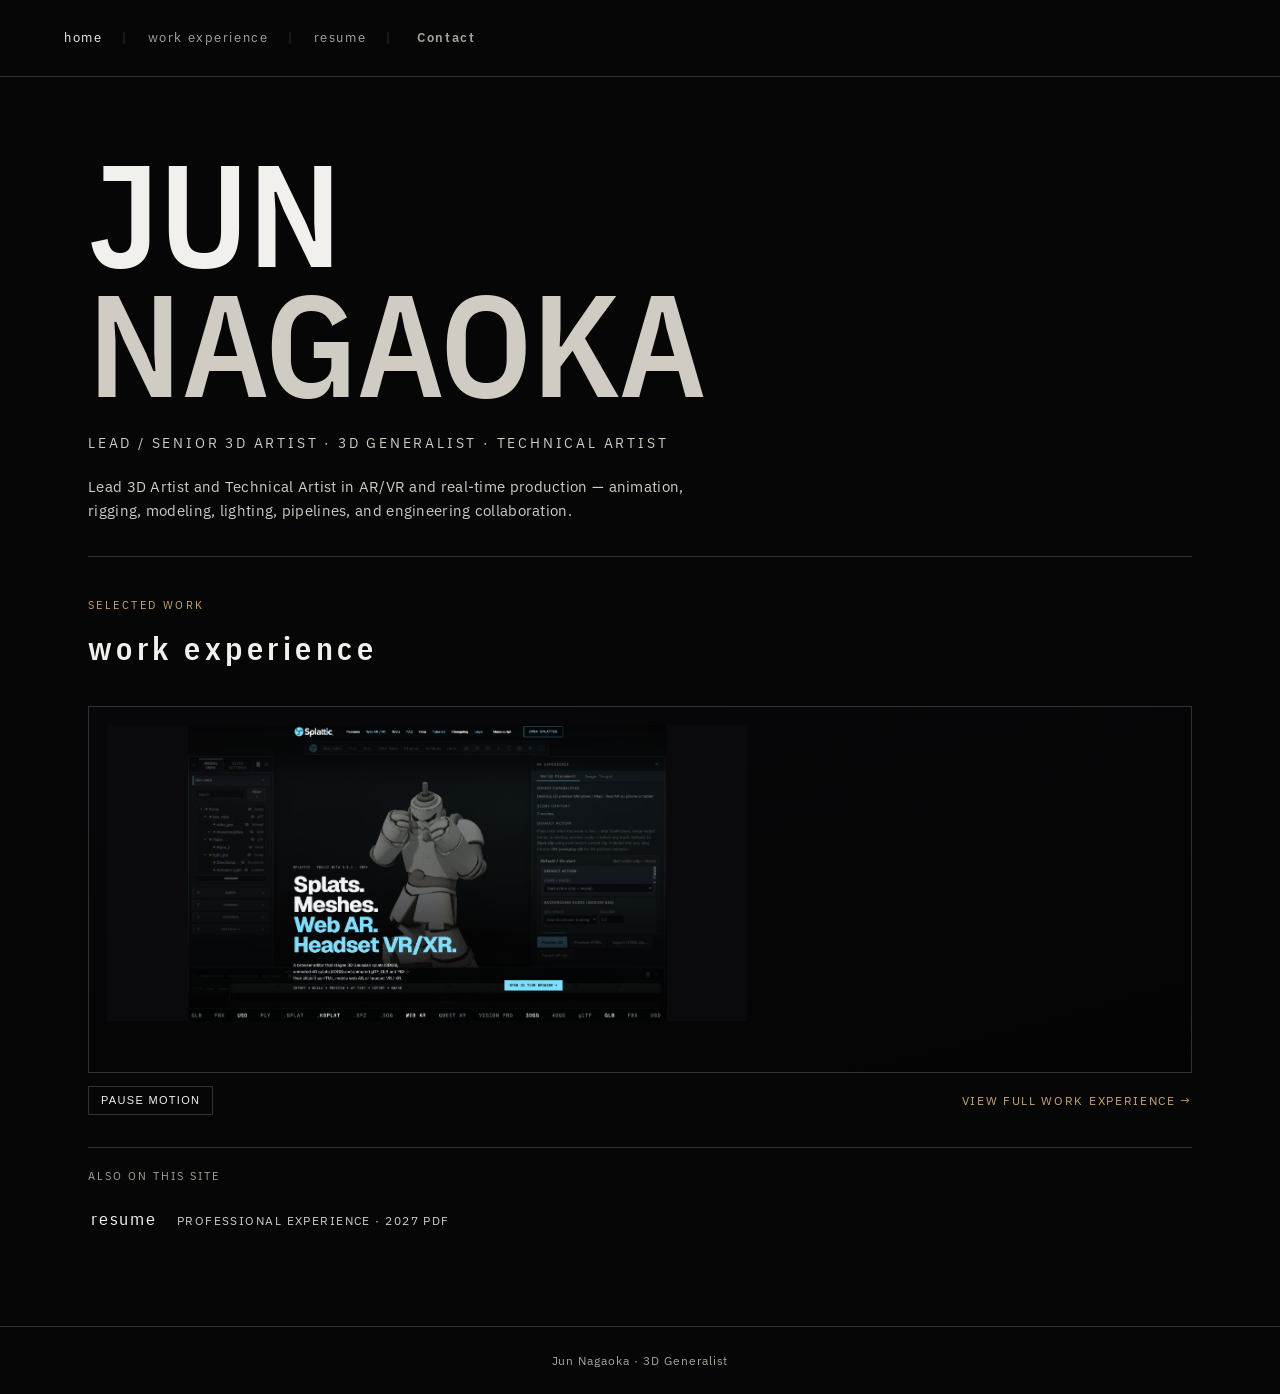
==== index.html @ 96f72e76 "Updates" ====
<!DOCTYPE html><html lang="en"><head><meta charset="UTF-8"><meta name="viewport" content="width=device-width, initial-scale=1"><meta name="description" content="Jun Nagaoka — Lead / Senior 3D Artist, AR/VR and real-time production."><link rel="icon" type="image/svg+xml" href="/favicon.svg"><link rel="preconnect" href="https://fonts.googleapis.com"><link rel="preconnect" href="https://fonts.gstatic.com" crossorigin><link href="https://fonts.googleapis.com/css2?family=IBM+Plex+Sans+Condensed:wght@500;600&family=IBM+Plex+Sans:wght@400;500&display=swap" rel="stylesheet"><title>Jun Nagaoka</title><link rel="stylesheet" href="/_astro/BaseLayout.CkQcJO3N.css"><link rel="stylesheet" href="/_astro/index.Cxqkl3-1.css"></head><body class="is-home"><div class="site-shell"><header class="site-header"><nav class="site-nav" aria-label="Primary"><a href="/" aria-current="page">Home</a><span class="sep" aria-hidden="true">|</span><a href="/work-experience/">work experience</a><span class="sep" aria-hidden="true">|</span><a href="/resume/">resume</a><span class="sep" aria-hidden="true">|</span><a class="site-nav-contact" href="mailto:oshigoto4jun@gmail.com">Contact</a></nav></header><main><section class="home-hero" data-parallax-root><h1 class="home-type"><span class="line-jun home-stagger" style="--stagger: 0">JUN</span><span class="line-nagaoka home-stagger" style="--stagger: 1">NAGAOKA</span></h1><p class="home-role home-stagger" style="--stagger: 2">Lead / Senior 3D Artist · 3D Generalist · Technical Artist</p><p class="home-summary home-stagger" style="--stagger: 3">Lead 3D Artist and Technical Artist in AR/VR and real-time production — animation, rigging, modeling, lighting, pipelines, and engineering collaboration.</p></section><section class="work-xp" aria-labelledby="work-xp-heading"><header class="work-xp-head reveal"><p class="work-xp-kicker">Selected work</p><h2 id="work-xp-heading" class="work-xp-title"><a href="/work-experience/">Work experience</a></h2></header><div class="work-xp-flip reveal" style="--reveal-delay: 80ms"><div class="home-slideshow" data-home-slideshow><div class="home-slideshow-stage" data-slideshow-stage><div class="home-slideshow-viewport"><div class="home-slideshow-stack"><div class="home-slideshow-art"><script>(function(){const resolvedItems = [{"projectId":"facebook-spaces","title":"Facebook Spaces","src":"/assets/wp-import/facebook_spaces.jpg","alt":"Facebook_spaces"},{"projectId":"google-next-opening-keynote-2017","title":"Google Next Opening Keynote 2017","src":"/assets/wp-import/gcn-2017.jpg","alt":"gcn-2017"},{"projectId":"google-play-music-panorama-festival-nyc-2016","title":"GOOGLE PLAY MUSIC: PANORAMA FESTIVAL, NYC 2016","src":"/assets/wp-import/googleplaymusicpanorama_c_formatted.jpg","alt":"GooglePlayMusicPanorama_c_formatted"},{"projectId":"water-is-life-hidden-dangers-vr-campaign","title":"WATER IS LIFE: “HIDDEN DANGERS” VR CAMPAIGN","src":"/assets/wp-import/water-is-life_b_v-2.jpg","alt":"Water-Is-Life_B_V-2"},{"projectId":"evil-eye-pictures-san-francisco","title":"Evil Eye Pictures, San Francisco","src":"/assets/wp-import/image1.jpeg","alt":"Google Spotlight Stories"},{"projectId":"evil-eye-pictures-san-francisco","title":"Evil Eye Pictures, San Francisco","src":"/assets/wp-import/image3.jpeg","alt":"Pearl still"},{"projectId":"evil-eye-pictures-san-francisco","title":"Evil Eye Pictures, San Francisco","src":"/assets/wp-import/image4.jpeg","alt":"On Ice still"},{"projectId":"mission-to-the-deep-exhibit","title":"Mission to the Deep exhibit","src":"/assets/wp-import/mba_color_2line.jpg","alt":"Print"},{"projectId":"mission-to-the-deep-exhibit","title":"Mission to the Deep exhibit","src":"/assets/wp-import/montereybayaquarium.jpg","alt":"MontereyBayAquarium.jpg"},{"projectId":"mission-to-the-deep-exhibit","title":"Mission to the Deep exhibit","src":"/assets/wp-import/missiontothedeep.jpg","alt":"MissionToTheDeep"},{"projectId":"marvel-mighty-heroes-mobile-game","title":"Marvel Mighty Heroes(Mobile Game)","src":"/assets/wp-import/marvelmightyheroes.jpg","alt":"MarvelMightyHeroes"},{"projectId":"blood-brothers-2-mobile-game","title":"Blood Brothers 2 (Mobile Game)","src":"/assets/wp-import/bloodbrothers2.jpg","alt":"BloodBrothers2"},{"projectId":"transformer-age-of-extinction-mobile-game","title":"Transformer: Age of Extinction (Mobile Game)","src":"/assets/wp-import/image2.jpeg","alt":"image"},{"projectId":"floathybrid-entertainment-sf","title":"Floathybrid entertainment, SF","src":"/assets/wp-import/squishbot_char012.png","alt":"Squishbot_char01"},{"projectId":"floathybrid-entertainment-sf","title":"Floathybrid entertainment, SF","src":"/assets/wp-import/flux04.jpg","alt":"flux04.jpg"},{"projectId":"floathybrid-entertainment-sf","title":"Floathybrid entertainment, SF","src":"/assets/wp-import/flux03.jpg","alt":"flux03.jpg"},{"projectId":"floathybrid-entertainment-sf","title":"Floathybrid entertainment, SF","src":"/assets/wp-import/flux01.jpg","alt":"flux01.jpg"},{"projectId":"floathybrid-entertainment-sf","title":"Floathybrid entertainment, SF","src":"/assets/wp-import/flux09.jpg","alt":"flux09.jpg"},{"projectId":"floathybrid-entertainment-sf","title":"Floathybrid entertainment, SF","src":"/assets/wp-import/flux10.jpg","alt":"flux10.jpg"},{"projectId":"floathybrid-entertainment-sf","title":"Floathybrid entertainment, SF","src":"/assets/wp-import/flux08.jpg","alt":"flux08.jpg"},{"projectId":"floathybrid-entertainment-sf","title":"Floathybrid entertainment, SF","src":"/assets/wp-import/flux07.jpg","alt":"flux07.jpg"},{"projectId":"floathybrid-entertainment-sf","title":"Floathybrid entertainment, SF","src":"/assets/wp-import/flux06.jpg","alt":"flux06.jpg"},{"projectId":"prototype-ar-car-chase-app","title":"Prototype AR car chase APP","src":"/assets/wp-import/ar_previs_set.jpg","alt":"AR_Previs_Set"},{"projectId":"prototype-ar-car-chase-app","title":"Prototype AR car chase APP","src":"/assets/wp-import/ar_carchase01.jpg","alt":"AR_CarChase01"},{"projectId":"character-animation-for-escape-plan-ps-vita","title":"Character animation for Escape Plan, PS Vita","src":"/assets/wp-import/escapeplan.jpg","alt":"EscapePlan"},{"projectId":"character-animation-for-escape-plan-ps-vita","title":"Character animation for Escape Plan, PS Vita","src":"/assets/wp-import/lil_deform_shapes.jpg","alt":"Lil_deform_shapes"},{"projectId":"insight-digital-emeryville","title":"Insight digital, Emeryville","src":"/assets/wp-import/maya-skies-medium.jpg","alt":"maya-skies-medium"},{"projectId":"insight-digital-emeryville","title":"Insight digital, Emeryville","src":"/assets/wp-import/osario_top_render03.jpg","alt":"osario_top_render03.jpg"},{"projectId":"insight-digital-emeryville","title":"Insight digital, Emeryville","src":"/assets/wp-import/pok_recon_clr.jpg","alt":"pok_recon_clr.jpg"},{"projectId":"insight-digital-emeryville","title":"Insight digital, Emeryville","src":"/assets/wp-import/osr_s_struc_current.jpg","alt":"osr_s_struc_current.jpg"},{"projectId":"insight-digital-emeryville","title":"Insight digital, Emeryville","src":"/assets/wp-import/osr_testrender11.jpg","alt":"osr_testrender11.jpg"},{"projectId":"insight-digital-emeryville","title":"Insight digital, Emeryville","src":"/assets/wp-import/ballcourt_freeze.jpg","alt":"ballcourt_freeze.jpg"},{"projectId":"insight-digital-emeryville","title":"Insight digital, Emeryville","src":"/assets/wp-import/osario_test01.jpg","alt":"osario_test01.jpg"},{"projectId":"insight-digital-emeryville","title":"Insight digital, Emeryville","src":"/assets/wp-import/balankanche-cave.jpg","alt":"balankanche-cave.jpg"},{"projectId":"insight-digital-emeryville","title":"Insight digital, Emeryville","src":"/assets/wp-import/chac_turntable_001.jpg","alt":"chac_turntable_001.jpg"},{"projectId":"insight-digital-emeryville","title":"Insight digital, Emeryville","src":"/assets/wp-import/earth_rendertest.jpg","alt":"earth_rendertest.jpg"},{"projectId":"insight-digital-emeryville","title":"Insight digital, Emeryville","src":"/assets/wp-import/gebelsilsilah_02.jpg","alt":"gebelsilsilah_02.jpg"},{"projectId":"insight-digital-emeryville","title":"Insight digital, Emeryville","src":"/assets/wp-import/gebelsilsilah_03.jpg","alt":"gebelsilsilah_03.jpg"},{"projectId":"insight-digital-emeryville","title":"Insight digital, Emeryville","src":"/assets/wp-import/unfinished_obelisk_04.jpg","alt":"unfinished_obelisk_04.jpg"},{"projectId":"insight-digital-emeryville","title":"Insight digital, Emeryville","src":"/assets/wp-import/unfinished_obelisk_02.jpg","alt":"unfinished_obelisk_02.jpg"},{"projectId":"usf-portal-reconstruction","title":"USF Portal reconstruction","src":"/assets/wp-import/usf_portal.jpg","alt":"usf_portal.jpg"},{"projectId":"usf-portal-reconstruction","title":"USF Portal reconstruction","src":"/assets/wp-import/usf3.jpg","alt":"usf3.jpg"},{"projectId":"usf-portal-reconstruction","title":"USF Portal reconstruction","src":"/assets/wp-import/usf2.jpg","alt":"usf2.jpg"},{"projectId":"usf-portal-reconstruction","title":"USF Portal reconstruction","src":"/assets/wp-import/ovila_church_portal_at_usf.jpg","alt":"ovila_church_portal_at_usf.jpg"},{"projectId":"preproduction-of-the-opening-ceremony-projection","title":"Preproduction of the opening ceremony(Projection animation on the new building)","src":"/assets/wp-import/trinidad-and-tobago-national-academy-for-the-performing-arts_01.jpg","alt":"trinidad-and-tobago-national-academy-for-the-performing-arts_01.jpg"},{"projectId":"preproduction-of-the-opening-ceremony-projection","title":"Preproduction of the opening ceremony(Projection animation on the new building)","src":"/assets/wp-import/trinidad-and-tobago-national-academy-for-the-performing-arts_05.jpg","alt":"trinidad-and-tobago-national-academy-for-the-performing-arts_05.jpg"},{"projectId":"preproduction-of-the-opening-ceremony-projection","title":"Preproduction of the opening ceremony(Projection animation on the new building)","src":"/assets/wp-import/trinidad-and-tobago-national-academy-for-the-performing-arts_04.jpg","alt":"trinidad-and-tobago-national-academy-for-the-performing-arts_04.jpg"},{"projectId":"preproduction-of-the-opening-ceremony-projection","title":"Preproduction of the opening ceremony(Projection animation on the new building)","src":"/assets/wp-import/trinidad-and-tobago-national-academy-for-the-performing-arts_03.jpg","alt":"trinidad-and-tobago-national-academy-for-the-performing-arts_03.jpg"},{"projectId":"black-point-studios-san-francisco","title":"Black Point Studios, San Francisco","src":"/assets/wp-import/the-bourne-conspiracy.jpg","alt":"the-bourne-conspiracy"},{"projectId":"black-point-studios-san-francisco","title":"Black Point Studios, San Francisco","src":"/assets/wp-import/blacksite-area-51-ps3.jpg","alt":"blacksite-area-51-ps3"},{"projectId":"black-point-studios-san-francisco","title":"Black Point Studios, San Francisco","src":"/assets/wp-import/wwe_smackdown2007.jpg","alt":"WWE_SmackDown2007"},{"projectId":"black-point-studios-san-francisco","title":"Black Point Studios, San Francisco","src":"/assets/wp-import/gods-and-heroes-rome-rising.jpg","alt":"gods-and-heroes-rome-rising"},{"projectId":"black-point-studios-san-francisco","title":"Black Point Studios, San Francisco","src":"/assets/wp-import/ironman_cinematic.jpg","alt":"ironman_cinematic"},{"projectId":"black-point-studios-san-francisco","title":"Black Point Studios, San Francisco","src":"/assets/wp-import/stranglehold.jpg","alt":"Stranglehold"},{"projectId":"black-point-studios-san-francisco","title":"Black Point Studios, San Francisco","src":"/assets/wp-import/from_russia_with_love_007.jpg","alt":"From_Russia_With_Love_007"},{"projectId":"black-point-studios-san-francisco","title":"Black Point Studios, San Francisco","src":"/assets/wp-import/eragon-playstation.jpg","alt":"eragon-playstation"},{"projectId":"mondo-media-studio","title":"James Bond 007: Everything or Nothing","src":"/assets/wp-import/ageofempires3.jpg","alt":"AgeOfEmpires3"},{"projectId":"mondo-media-studio","title":"James Bond 007: Everything or Nothing","src":"/assets/wp-import/jamesbond_everythingornothing.jpg","alt":"JamesBond_everythingOrNothing"},{"projectId":"work-intro-tactic-studio-featured","title":"Tactic Studio","src":"/assets/work-intro/tactic-studio-featured.png","alt":"Tactic Studio featured"},{"projectId":"work-intro-splattic-featured","title":"Splattic","src":"/assets/work-intro/splattic-featured.png","alt":"Splattic featured"}];

                (function () {
                  var n = resolvedItems.length;
                  var idx = Math.floor(Math.random() * n);
                  var item = resolvedItems[idx];
                  var root = document.currentScript && document.currentScript.closest('[data-home-slideshow]');
                  if (root) {
                    root.dataset.slideshowStartIdx = String(idx);
                    root.dataset.currentProject = item.projectId;
                  }
                  var esc = function (s) {
                    return String(s)
                      .replace(/&/g, '&amp;')
                      .replace(/"/g, '&quot;')
                      .replace(/</g, '&lt;');
                  };
                  document.write(
                    '<img data-slideshow-img src="' +
                      esc(item.src) +
                      '" alt="" decoding="async" width="640" height="400" />',
                  );
                })();
              })();</script></div></div></div><div class="home-slideshow-title-band" aria-hidden="true"></div></div><div class="home-slideshow-ui"><div class="home-slideshow-controls"><button type="button" class="home-slideshow-pause" data-slideshow-pause aria-pressed="false">Pause motion</button></div><a class="home-slideshow-all" href="/work-experience/">View full work experience<span aria-hidden="true"> →</span></a></div></div><script>(function(){const slideshowItems = [{"projectId":"facebook-spaces","title":"Facebook Spaces","src":"/assets/wp-import/facebook_spaces.jpg","alt":"Facebook_spaces"},{"projectId":"google-next-opening-keynote-2017","title":"Google Next Opening Keynote 2017","src":"/assets/wp-import/gcn-2017.jpg","alt":"gcn-2017"},{"projectId":"google-play-music-panorama-festival-nyc-2016","title":"GOOGLE PLAY MUSIC: PANORAMA FESTIVAL, NYC 2016","src":"/assets/wp-import/googleplaymusicpanorama_c_formatted.jpg","alt":"GooglePlayMusicPanorama_c_formatted"},{"projectId":"water-is-life-hidden-dangers-vr-campaign","title":"WATER IS LIFE: “HIDDEN DANGERS” VR CAMPAIGN","src":"/assets/wp-import/water-is-life_b_v-2.jpg","alt":"Water-Is-Life_B_V-2"},{"projectId":"evil-eye-pictures-san-francisco","title":"Evil Eye Pictures, San Francisco","src":"/assets/wp-import/image1.jpeg","alt":"Google Spotlight Stories"},{"projectId":"evil-eye-pictures-san-francisco","title":"Evil Eye Pictures, San Francisco","src":"/assets/wp-import/image3.jpeg","alt":"Pearl still"},{"projectId":"evil-eye-pictures-san-francisco","title":"Evil Eye Pictures, San Francisco","src":"/assets/wp-import/image4.jpeg","alt":"On Ice still"},{"projectId":"mission-to-the-deep-exhibit","title":"Mission to the Deep exhibit","src":"/assets/wp-import/mba_color_2line.jpg","alt":"Print"},{"projectId":"mission-to-the-deep-exhibit","title":"Mission to the Deep exhibit","src":"/assets/wp-import/montereybayaquarium.jpg","alt":"MontereyBayAquarium.jpg"},{"projectId":"mission-to-the-deep-exhibit","title":"Mission to the Deep exhibit","src":"/assets/wp-import/missiontothedeep.jpg","alt":"MissionToTheDeep"},{"projectId":"marvel-mighty-heroes-mobile-game","title":"Marvel Mighty Heroes(Mobile Game)","src":"/assets/wp-import/marvelmightyheroes.jpg","alt":"MarvelMightyHeroes"},{"projectId":"blood-brothers-2-mobile-game","title":"Blood Brothers 2 (Mobile Game)","src":"/assets/wp-import/bloodbrothers2.jpg","alt":"BloodBrothers2"},{"projectId":"transformer-age-of-extinction-mobile-game","title":"Transformer: Age of Extinction (Mobile Game)","src":"/assets/wp-import/image2.jpeg","alt":"image"},{"projectId":"floathybrid-entertainment-sf","title":"Floathybrid entertainment, SF","src":"/assets/wp-import/squishbot_char012.png","alt":"Squishbot_char01"},{"projectId":"floathybrid-entertainment-sf","title":"Floathybrid entertainment, SF","src":"/assets/wp-import/flux04.jpg","alt":"flux04.jpg"},{"projectId":"floathybrid-entertainment-sf","title":"Floathybrid entertainment, SF","src":"/assets/wp-import/flux03.jpg","alt":"flux03.jpg"},{"projectId":"floathybrid-entertainment-sf","title":"Floathybrid entertainment, SF","src":"/assets/wp-import/flux01.jpg","alt":"flux01.jpg"},{"projectId":"floathybrid-entertainment-sf","title":"Floathybrid entertainment, SF","src":"/assets/wp-import/flux09.jpg","alt":"flux09.jpg"},{"projectId":"floathybrid-entertainment-sf","title":"Floathybrid entertainment, SF","src":"/assets/wp-import/flux10.jpg","alt":"flux10.jpg"},{"projectId":"floathybrid-entertainment-sf","title":"Floathybrid entertainment, SF","src":"/assets/wp-import/flux08.jpg","alt":"flux08.jpg"},{"projectId":"floathybrid-entertainment-sf","title":"Floathybrid entertainment, SF","src":"/assets/wp-import/flux07.jpg","alt":"flux07.jpg"},{"projectId":"floathybrid-entertainment-sf","title":"Floathybrid entertainment, SF","src":"/assets/wp-import/flux06.jpg","alt":"flux06.jpg"},{"projectId":"prototype-ar-car-chase-app","title":"Prototype AR car chase APP","src":"/assets/wp-import/ar_previs_set.jpg","alt":"AR_Previs_Set"},{"projectId":"prototype-ar-car-chase-app","title":"Prototype AR car chase APP","src":"/assets/wp-import/ar_carchase01.jpg","alt":"AR_CarChase01"},{"projectId":"character-animation-for-escape-plan-ps-vita","title":"Character animation for Escape Plan, PS Vita","src":"/assets/wp-import/escapeplan.jpg","alt":"EscapePlan"},{"projectId":"character-animation-for-escape-plan-ps-vita","title":"Character animation for Escape Plan, PS Vita","src":"/assets/wp-import/lil_deform_shapes.jpg","alt":"Lil_deform_shapes"},{"projectId":"insight-digital-emeryville","title":"Insight digital, Emeryville","src":"/assets/wp-import/maya-skies-medium.jpg","alt":"maya-skies-medium"},{"projectId":"insight-digital-emeryville","title":"Insight digital, Emeryville","src":"/assets/wp-import/osario_top_render03.jpg","alt":"osario_top_render03.jpg"},{"projectId":"insight-digital-emeryville","title":"Insight digital, Emeryville","src":"/assets/wp-import/pok_recon_clr.jpg","alt":"pok_recon_clr.jpg"},{"projectId":"insight-digital-emeryville","title":"Insight digital, Emeryville","src":"/assets/wp-import/osr_s_struc_current.jpg","alt":"osr_s_struc_current.jpg"},{"projectId":"insight-digital-emeryville","title":"Insight digital, Emeryville","src":"/assets/wp-import/osr_testrender11.jpg","alt":"osr_testrender11.jpg"},{"projectId":"insight-digital-emeryville","title":"Insight digital, Emeryville","src":"/assets/wp-import/ballcourt_freeze.jpg","alt":"ballcourt_freeze.jpg"},{"projectId":"insight-digital-emeryville","title":"Insight digital, Emeryville","src":"/assets/wp-import/osario_test01.jpg","alt":"osario_test01.jpg"},{"projectId":"insight-digital-emeryville","title":"Insight digital, Emeryville","src":"/assets/wp-import/balankanche-cave.jpg","alt":"balankanche-cave.jpg"},{"projectId":"insight-digital-emeryville","title":"Insight digital, Emeryville","src":"/assets/wp-import/chac_turntable_001.jpg","alt":"chac_turntable_001.jpg"},{"projectId":"insight-digital-emeryville","title":"Insight digital, Emeryville","src":"/assets/wp-import/earth_rendertest.jpg","alt":"earth_rendertest.jpg"},{"projectId":"insight-digital-emeryville","title":"Insight digital, Emeryville","src":"/assets/wp-import/gebelsilsilah_02.jpg","alt":"gebelsilsilah_02.jpg"},{"projectId":"insight-digital-emeryville","title":"Insight digital, Emeryville","src":"/assets/wp-import/gebelsilsilah_03.jpg","alt":"gebelsilsilah_03.jpg"},{"projectId":"insight-digital-emeryville","title":"Insight digital, Emeryville","src":"/assets/wp-import/unfinished_obelisk_04.jpg","alt":"unfinished_obelisk_04.jpg"},{"projectId":"insight-digital-emeryville","title":"Insight digital, Emeryville","src":"/assets/wp-import/unfinished_obelisk_02.jpg","alt":"unfinished_obelisk_02.jpg"},{"projectId":"usf-portal-reconstruction","title":"USF Portal reconstruction","src":"/assets/wp-import/usf_portal.jpg","alt":"usf_portal.jpg"},{"projectId":"usf-portal-reconstruction","title":"USF Portal reconstruction","src":"/assets/wp-import/usf3.jpg","alt":"usf3.jpg"},{"projectId":"usf-portal-reconstruction","title":"USF Portal reconstruction","src":"/assets/wp-import/usf2.jpg","alt":"usf2.jpg"},{"projectId":"usf-portal-reconstruction","title":"USF Portal reconstruction","src":"/assets/wp-import/ovila_church_portal_at_usf.jpg","alt":"ovila_church_portal_at_usf.jpg"},{"projectId":"preproduction-of-the-opening-ceremony-projection","title":"Preproduction of the opening ceremony(Projection animation on the new building)","src":"/assets/wp-import/trinidad-and-tobago-national-academy-for-the-performing-arts_01.jpg","alt":"trinidad-and-tobago-national-academy-for-the-performing-arts_01.jpg"},{"projectId":"preproduction-of-the-opening-ceremony-projection","title":"Preproduction of the opening ceremony(Projection animation on the new building)","src":"/assets/wp-import/trinidad-and-tobago-national-academy-for-the-performing-arts_05.jpg","alt":"trinidad-and-tobago-national-academy-for-the-performing-arts_05.jpg"},{"projectId":"preproduction-of-the-opening-ceremony-projection","title":"Preproduction of the opening ceremony(Projection animation on the new building)","src":"/assets/wp-import/trinidad-and-tobago-national-academy-for-the-performing-arts_04.jpg","alt":"trinidad-and-tobago-national-academy-for-the-performing-arts_04.jpg"},{"projectId":"preproduction-of-the-opening-ceremony-projection","title":"Preproduction of the opening ceremony(Projection animation on the new building)","src":"/assets/wp-import/trinidad-and-tobago-national-academy-for-the-performing-arts_03.jpg","alt":"trinidad-and-tobago-national-academy-for-the-performing-arts_03.jpg"},{"projectId":"black-point-studios-san-francisco","title":"Black Point Studios, San Francisco","src":"/assets/wp-import/the-bourne-conspiracy.jpg","alt":"the-bourne-conspiracy"},{"projectId":"black-point-studios-san-francisco","title":"Black Point Studios, San Francisco","src":"/assets/wp-import/blacksite-area-51-ps3.jpg","alt":"blacksite-area-51-ps3"},{"projectId":"black-point-studios-san-francisco","title":"Black Point Studios, San Francisco","src":"/assets/wp-import/wwe_smackdown2007.jpg","alt":"WWE_SmackDown2007"},{"projectId":"black-point-studios-san-francisco","title":"Black Point Studios, San Francisco","src":"/assets/wp-import/gods-and-heroes-rome-rising.jpg","alt":"gods-and-heroes-rome-rising"},{"projectId":"black-point-studios-san-francisco","title":"Black Point Studios, San Francisco","src":"/assets/wp-import/ironman_cinematic.jpg","alt":"ironman_cinematic"},{"projectId":"black-point-studios-san-francisco","title":"Black Point Studios, San Francisco","src":"/assets/wp-import/stranglehold.jpg","alt":"Stranglehold"},{"projectId":"black-point-studios-san-francisco","title":"Black Point Studios, San Francisco","src":"/assets/wp-import/from_russia_with_love_007.jpg","alt":"From_Russia_With_Love_007"},{"projectId":"black-point-studios-san-francisco","title":"Black Point Studios, San Francisco","src":"/assets/wp-import/eragon-playstation.jpg","alt":"eragon-playstation"},{"projectId":"mondo-media-studio","title":"James Bond 007: Everything or Nothing","src":"/assets/wp-import/ageofempires3.jpg","alt":"AgeOfEmpires3"},{"projectId":"mondo-media-studio","title":"James Bond 007: Everything or Nothing","src":"/assets/wp-import/jamesbond_everythingornothing.jpg","alt":"JamesBond_everythingOrNothing"},{"projectId":"work-intro-tactic-studio-featured","title":"Tactic Studio","src":"/assets/work-intro/tactic-studio-featured.png","alt":"Tactic Studio featured"},{"projectId":"work-intro-splattic-featured","title":"Splattic","src":"/assets/work-intro/splattic-featured.png","alt":"Splattic featured"}];

  (function () {
    var root = document.querySelector('[data-home-slideshow]');
    var stage = document.querySelector('[data-slideshow-stage]');
    var img = document.querySelector('[data-slideshow-img]');
    var pauseBtn = document.querySelector('[data-slideshow-pause]');
    if (!root || !stage || !img || !slideshowItems.length) return;

    var INTERVAL_MS = 1000;
    var reduced = window.matchMedia('(prefers-reduced-motion: reduce)').matches;
    var paused = false;
    var timer = 0;
    var tickStarts = [];
    var idx = parseInt(root.dataset.slideshowStartIdx || '0', 10);
    if (!Number.isFinite(idx) || idx < 0) idx = 0;
    idx = idx % slideshowItems.length;

    root.dataset.slideshowIntervalMs = String(INTERVAL_MS);
    root.dataset.slideshowCount = String(slideshowItems.length);

    function preloadAll(done) {
      var pending = slideshowItems.length;
      if (!pending) {
        done();
        return;
      }
      slideshowItems.forEach(function (item) {
        var im = new Image();
        im.decoding = 'async';
        im.onload = im.onerror = function () {
          pending -= 1;
          if (pending <= 0) done();
        };
        im.src = item.src;
      });
    }

    function recordTick() {
      var t = performance.now();
      tickStarts.push(t);
      if (tickStarts.length > 24) tickStarts.shift();
      root.dataset.lastTickStart = String(t);
    }

    function showAtIndex(i) {
      var item = slideshowItems[i % slideshowItems.length];
      if (!item) return;
      recordTick();
      img.src = item.src;
      root.dataset.currentProject = item.projectId;
    }

    function advance() {
      if (paused || reduced) return;
      idx = (idx + 1) % slideshowItems.length;
      showAtIndex(idx);
    }

    function startTimer() {
      window.clearInterval(timer);
      if (reduced || paused) return;
      timer = window.setInterval(advance, INTERVAL_MS);
    }

    function stopTimer() {
      window.clearInterval(timer);
      timer = 0;
    }

    if (reduced) {
      root.classList.add('home-slideshow--reduced');
      pauseBtn.hidden = true;
      recordTick();
      return;
    }

    pauseBtn.addEventListener('click', function () {
      paused = !paused;
      pauseBtn.setAttribute('aria-pressed', paused ? 'true' : 'false');
      pauseBtn.textContent = paused ? 'Resume motion' : 'Pause motion';
      root.classList.toggle('home-slideshow--paused', paused);
      if (paused) stopTimer();
      else startTimer();
    });

    preloadAll(function () {
      recordTick();
      startTimer();
    });

    root.getSlideshowTickStarts = function () {
      return tickStarts.slice();
    };
  })();
})();</script></div><aside class="resume-tease reveal" style="--reveal-delay: 200ms"><p class="resume-tease-label">Also on this site</p><a class="resume-tease-link" href="/resume/"><span class="resume-tease-title">resume</span><span class="resume-tease-hint">Professional experience · 2027 PDF</span></a></aside></section><!-- Scroll reveals and optional hero parallax; respects prefers-reduced-motion. --><script>
  (function () {
    var reduced = window.matchMedia('(prefers-reduced-motion: reduce)').matches;

    var reveals = document.querySelectorAll('.reveal');
    if (reduced) {
      reveals.forEach(function (el) {
        el.classList.add('is-visible');
      });
      return;
    }

    var observer = new IntersectionObserver(
      function (entries) {
        entries.forEach(function (entry) {
          if (!entry.isIntersecting) return;
          entry.target.classList.add('is-visible');
          observer.unobserve(entry.target);
        });
      },
      { threshold: 0.14, rootMargin: '0px 0px -6% 0px' },
    );
    reveals.forEach(function (el) {
      observer.observe(el);
    });

    var root = document.querySelector('[data-parallax-root]');
    if (!root) return;

    var lines = root.querySelectorAll('.home-type span');
    var ticking = false;

    function onScroll() {
      if (ticking) return;
      ticking = true;
      requestAnimationFrame(function () {
        var y = window.scrollY;
        var shift = Math.min(y * 0.04, 24);
        lines.forEach(function (line, i) {
          line.style.transform = 'translateY(' + (shift * (i === 0 ? 1 : 0.65)) + 'px)';
        });
        ticking = false;
      });
    }

    window.addEventListener('scroll', onScroll, { passive: true });
    onScroll();
  })();
</script></main><footer class="site-footer">Jun Nagaoka · 3D Generalist</footer></div></body></html>
---- _astro/BaseLayout.CkQcJO3N.css ----
:root{--bg:#060607;--bg-elevated:#101116;--text:#f2f0ec;--text-secondary:#d0ccc4;--text-muted:#a8a39a;--border:#2f3036;--border-strong:#45474f;--accent:#c9a66b;--accent-dim:#8f7350;--font-sans:"IBM Plex Sans", system-ui, sans-serif;--font-display:"IBM Plex Sans Condensed", "IBM Plex Sans", system-ui, sans-serif;--site-header-offset:4.5rem}*,:before,:after{box-sizing:border-box}html{scroll-behavior:auto;scroll-padding-top:var(--site-header-offset)}body{min-height:100vh;font-family:var(--font-sans);color:var(--text);background:var(--bg);-webkit-font-smoothing:antialiased;margin:0;font-size:16px;line-height:1.6}a{color:var(--accent);text-decoration:none}a:hover{text-decoration:underline}img{max-width:100%;height:auto}.site-shell{flex-direction:column;min-height:100vh;display:flex}.site-header{z-index:90;border-bottom:1px solid var(--border);background-color:var(--bg);padding:1rem 1.5rem;position:sticky;top:0}.site-nav{letter-spacing:.12em;text-transform:lowercase;flex-wrap:wrap;align-items:center;gap:.5rem 1.25rem;max-width:72rem;margin:0 auto;font-size:.8125rem;display:flex}.site-nav a{color:var(--text-muted);text-decoration:none}.site-nav a:hover,.site-nav a[aria-current=page]{color:var(--text);text-decoration:none}.site-nav .sep{color:var(--border);user-select:none}.site-nav a.site-nav-contact{text-transform:none;align-items:center;min-height:2.75rem;margin-inline-start:.15rem;padding-block:.25rem;padding-inline:.2rem;font-weight:600;display:inline-flex}main{flex:1;width:100%;max-width:72rem;margin:0 auto;padding:2rem 1.5rem 4rem}.site-footer{border-top:1px solid var(--border);color:var(--text-muted);text-align:center;letter-spacing:.08em;padding:1.5rem;font-size:.75rem}.wip-hero{flex-direction:column;justify-content:center;min-height:60vh;padding:4rem 0 6rem;display:flex}.wip-status{font-family:var(--font-display);letter-spacing:.18em;text-transform:uppercase;color:var(--accent);margin:2rem 0 0;font-size:clamp(1.125rem,4vw,1.5rem);font-weight:500}.wip-status .wip-sep{color:var(--text-muted);margin:0 .35em;font-weight:400}.wip-note{max-width:28rem;color:var(--text-muted);letter-spacing:.04em;margin:1.25rem 0 0;font-size:.875rem;line-height:1.7}.home-type{font-family:var(--font-display);letter-spacing:-.02em;margin:0;font-weight:600;line-height:.9}.home-type .line-jun{color:var(--text);font-size:clamp(3.5rem,14vw,9rem);display:block}.home-type .line-nagaoka{color:var(--text-secondary);font-size:clamp(3.5rem,14vw,9rem);display:block}.home-role{letter-spacing:.2em;text-transform:uppercase;color:var(--text-secondary);margin:1.5rem 0 0;font-size:.875rem}.page-title{font-family:var(--font-display);letter-spacing:.2em;text-transform:lowercase;border-left:3px solid var(--accent);margin:0 0 2rem;padding-left:1rem;font-size:1.75rem;font-weight:600}.wp-content{font-size:.9375rem}.wp-content h1,.wp-content h2,.wp-content h3,.wp-content h4,.wp-content h5{font-family:var(--font-display);letter-spacing:.08em;color:var(--text);margin:2.5rem 0 1rem;font-weight:600}.wp-content h3{border-bottom:1px solid var(--border);padding-bottom:.5rem;font-size:1.125rem}.wp-content h4{color:var(--accent);font-size:1rem}.wp-content h5{color:var(--text-muted);text-transform:uppercase;font-size:.875rem}.wp-content p{color:var(--text-muted);margin:.75rem 0}.wp-content figure{margin:1.5rem 0}.wp-content img{border:1px solid var(--border);display:block}.wp-content .slideshow-window,.wp-content .tiled-gallery{margin:1rem 0}.wp-content iframe{border:1px solid var(--border);max-width:100%}.resume-header{margin-bottom:2rem}.resume-header h1{font-family:var(--font-display);letter-spacing:.12em;margin:0;font-size:2rem}.resume-header .meta{color:var(--text-muted);margin-top:.75rem;font-size:.875rem}.resume-download{border:1px solid var(--accent);color:var(--accent);letter-spacing:.12em;text-transform:uppercase;margin-bottom:2rem;padding:.75rem 1.25rem;font-size:.8125rem;text-decoration:none;display:inline-block}.resume-download:hover{background:var(--bg-elevated);text-decoration:none}.resume-section{margin-bottom:2rem}.resume-section h2{letter-spacing:.2em;text-transform:uppercase;color:var(--accent);margin:0 0 1rem;font-size:.75rem}.resume-section ul{color:var(--text-muted);margin:0;padding-left:1.25rem}.resume-section li{margin-bottom:.5rem}.resume-job{margin-bottom:1.5rem}.resume-job h3{color:var(--text);margin:0 0 .5rem;font-size:1rem}.resume-job .dates{color:var(--text-muted);margin-bottom:.5rem;font-size:.8125rem}.resume-page{max-width:46rem;margin:0 auto}body.is-resume main,body.is-resume .resume-header .meta,body.is-resume .resume-summary,body.is-resume .resume-section p,body.is-resume .resume-section li,body.is-resume .resume-job .dates{color:var(--text-secondary)}body.is-resume .resume-header h1,body.is-resume .resume-job h3,body.is-resume .resume-section h2,body.is-resume .resume-job h3 strong{color:var(--text)}body.is-resume .resume-accent-name,body.is-resume .resume-accent-nomination{letter-spacing:.01em;color:#d4b483;font-size:1.125rem;font-weight:600}body.is-resume main a{color:#e4b872;text-underline-offset:.12em;text-decoration:underline}body.is-resume main a:hover{color:#f3d9a8}.resume-summary{margin:0;line-height:1.55}@media print{@page{size:letter;margin:.5in}body.is-resume{background:#fff!important}body.is-resume main,body.is-resume .resume-header h1,body.is-resume .resume-header .meta,body.is-resume .resume-summary,body.is-resume .resume-section p,body.is-resume .resume-section li,body.is-resume .resume-job h3,body.is-resume .resume-job .dates,body.is-resume .resume-section h2{color:#141414!important}body.is-resume .resume-section h2{color:#2a2a2a!important}body.is-resume main a{color:#0b4f8a!important}body.is-resume .resume-accent-name,body.is-resume .resume-accent-nomination{color:#6b4528!important}.site-header,.site-footer,.resume-download{display:none!important}}
---- _astro/index.Cxqkl3-1.css ----
.home-hero{border-bottom:1px solid var(--border);padding:2.5rem 0 2rem}.home-summary{max-width:38rem;color:var(--text-secondary);letter-spacing:.02em;margin:1.25rem 0 0;font-size:.9375rem;line-height:1.65}@media (prefers-reduced-motion:no-preference){.home-stagger{--home-enter-y:1.1rem;--home-enter-duration:.75s;opacity:0;transform:translateY(var(--home-enter-y));animation:home-enter var(--home-enter-duration) cubic-bezier(.22, 1, .36, 1) forwards;animation-delay:calc(70ms * var(--stagger,0) + 50ms)}.home-type .home-stagger{--home-enter-y:2rem;--home-enter-duration:1.05s}@keyframes home-enter{0%{opacity:0;transform:translateY(var(--home-enter-y))}to{opacity:1;transform:translateY(0)}}}.work-xp{padding:2.5rem 0 1rem}.work-xp-head{margin-bottom:2rem}.work-xp-kicker{letter-spacing:.22em;text-transform:uppercase;color:var(--accent);margin:0 0 .5rem;font-size:.6875rem}.work-xp-title{font-family:var(--font-display);letter-spacing:.14em;text-transform:lowercase;margin:0;font-size:clamp(1.5rem,4vw,2rem);font-weight:600}.work-xp-title a{color:inherit;text-decoration:none}.work-xp-title a:hover{color:var(--accent);text-decoration:none}.work-xp-all{letter-spacing:.14em;text-transform:uppercase;color:var(--accent);margin-top:1rem;font-size:.75rem;text-decoration:none;display:inline-block}.work-xp-all:hover{text-decoration:underline}.work-xp-lead{max-width:42rem;color:var(--text-secondary);margin:.75rem 0 0;font-size:.875rem;line-height:1.65}.work-xp-grid{flex-direction:column;gap:2.25rem;display:flex}.work-pillar{border-top:1px solid var(--border);grid-template-columns:minmax(0,1fr) minmax(0,1.2fr);align-items:start;gap:1.25rem 1.75rem;padding:1.25rem 0;display:grid}.work-pillar--images{grid-template-columns:minmax(0,1.15fr) minmax(0,1fr)}.work-pillar--images .work-pillar-copy{order:2}.work-pillar--images .work-pillar-media{order:1}@media (width<=768px){.work-pillar,.work-pillar--images{grid-template-columns:1fr}.work-pillar--images .work-pillar-copy,.work-pillar--images .work-pillar-media{order:unset}}.work-pillar-num{letter-spacing:.2em;color:var(--accent);margin-bottom:.35rem;font-size:.6875rem;display:block}.work-pillar-heading{font-family:var(--font-display);letter-spacing:.08em;text-transform:lowercase;margin:0;font-size:1.5rem;font-weight:600}.work-pillar-heading a{color:var(--text);text-decoration:none}.work-pillar-heading a:hover{color:var(--accent);text-decoration:none}.work-pillar-desc{color:var(--text-secondary);margin:.65rem 0 0;font-size:.875rem;line-height:1.6}.work-pillar-cta{letter-spacing:.14em;text-transform:uppercase;color:var(--accent);align-items:center;gap:.35rem;margin-top:1rem;font-size:.75rem;text-decoration:none;display:inline-flex}.work-pillar-cta:hover{text-decoration:underline}.work-pillar-cta-arrow{transition:transform .25s}@media (prefers-reduced-motion:no-preference){.work-pillar-cta:hover .work-pillar-cta-arrow{transform:translate(3px)}}.work-pillar-media{color:inherit;gap:.5rem;text-decoration:none;display:grid}.work-pillar-media--mosaic-a{grid-template-rows:repeat(4,minmax(3.5rem,auto));grid-template-columns:repeat(6,1fr)}.work-pillar-media--mosaic-a .media-tile:first-child{grid-area:1/1/4/5}.work-pillar-media--mosaic-a .media-tile:nth-child(2){grid-area:1/5/3/7}.work-pillar-media--mosaic-a .media-tile:nth-child(3){grid-area:3/5/4/7}.work-pillar-media--mosaic-a .media-tile:nth-child(4){grid-area:4/1/5/7}.work-pillar-media--mosaic-b{grid-template-rows:repeat(3,minmax(3.25rem,auto));grid-template-columns:repeat(4,1fr)}.work-pillar-media--mosaic-b .media-tile:first-child{grid-area:1/1/4/3}.work-pillar-media--mosaic-b .media-tile:nth-child(2){grid-area:1/3/2/5}.work-pillar-media--mosaic-b .media-tile:nth-child(3){grid-area:2/3/4/4}.work-pillar-media--mosaic-b .media-tile:nth-child(4){grid-area:2/4/4/5}.work-pillar-media--mosaic-c{grid-template-rows:repeat(3,minmax(3.25rem,auto));grid-template-columns:repeat(3,1fr)}.work-pillar-media--mosaic-c .media-tile:first-child{grid-area:1/1/3/3}.work-pillar-media--mosaic-c .media-tile:nth-child(2){grid-area:1/3/2/4}.work-pillar-media--mosaic-c .media-tile:nth-child(3){grid-area:2/3/3/4}.work-pillar-media--mosaic-c .media-tile:nth-child(4){grid-area:3/1/4/4}.media-tile{border:1px solid var(--border);background:var(--bg-elevated);min-height:4rem;margin:0;position:relative;overflow:hidden}.media-tile img{object-fit:cover;aspect-ratio:16/10;width:100%;height:100%;display:block}.work-pillar-media--mosaic-b .media-tile:first-child img,.work-pillar-media--mosaic-c .media-tile:first-child img{aspect-ratio:3/4;min-height:100%}.media-tile--video img{filter:saturate(.85)brightness(.88)}.media-tile-play{width:1.75rem;height:1.75rem;color:var(--text);border:1px solid var(--border-strong);background:#050506b8;justify-content:center;align-items:center;font-size:.55rem;display:flex;position:absolute;inset:auto auto .5rem .5rem}@media (prefers-reduced-motion:no-preference){.media-tile{transition:border-color .25s}.media-tile img{transition:transform .45s cubic-bezier(.22,1,.36,1)}.work-pillar-media:hover .media-tile{border-color:var(--border-strong)}.work-pillar-media:hover .media-tile img{transform:scale(1.03)}}.reveal{opacity:1;transform:none}@media (prefers-reduced-motion:no-preference){.reveal{opacity:0;transition:opacity .65s cubic-bezier(.22,1,.36,1),transform .65s cubic-bezier(.22,1,.36,1);transition-delay:var(--reveal-delay,0s);transform:translateY(1.25rem)}.reveal.is-visible{opacity:1;transform:translateY(0)}}.resume-tease{border-top:1px solid var(--border);margin-top:2rem;padding:1.25rem 0 0}.resume-tease-label{letter-spacing:.18em;text-transform:uppercase;color:var(--text-muted);margin:0 0 .5rem;font-size:.6875rem}.resume-tease-link{border-left:3px solid #0000;flex-wrap:wrap;align-items:baseline;gap:.5rem 1.25rem;padding:.75rem 0;text-decoration:none;display:flex}@media (prefers-reduced-motion:no-preference){.resume-tease-link{transition:border-color .25s,padding-left .25s}.resume-tease-link:hover{border-left-color:var(--accent);padding-left:.5rem;text-decoration:none}}.resume-tease-title{font-family:var(--font-display);letter-spacing:.1em;text-transform:lowercase;color:var(--text);font-size:1.125rem}.resume-tease-hint{letter-spacing:.12em;text-transform:uppercase;color:var(--text-secondary);font-size:.75rem}.work-xp-flip{margin:0 0 .5rem}.home-slideshow{z-index:1;flex-direction:column;gap:.85rem;display:flex;position:relative}.home-slideshow-stage{border:1px solid var(--border);background:linear-gradient(165deg,#08080af5,#040405e6);padding:clamp(.85rem,2.5vw,1.15rem);overflow:hidden}.home-slideshow-title-band{visibility:hidden;pointer-events:none;height:clamp(1.1rem,3vw,1.35rem);margin:.65rem 0 0}.home-slideshow-viewport{width:100%;max-width:100%;position:relative}.home-slideshow-stack{width:min(100%,40rem);min-height:clamp(12.5rem,36vw,18.5rem);position:relative}.home-slideshow-art{background:#0a0a0c;justify-content:center;align-items:center;width:100%;height:100%;min-height:clamp(12.5rem,36vw,18.5rem);display:flex}.home-slideshow-art img{object-fit:contain;object-position:center;background:#0a0a0c;width:100%;height:100%;max-height:clamp(12.5rem,36vw,18.5rem);display:block}.home-slideshow-ui{flex-wrap:wrap;align-items:center;gap:.65rem 1rem;display:flex}.home-slideshow-count{letter-spacing:.12em;text-transform:uppercase;color:var(--text-muted);margin:0;font-size:.6875rem}.home-slideshow-controls{flex-wrap:wrap;gap:.45rem;display:flex}.home-slideshow-pause{border:1px solid var(--border);color:var(--text);letter-spacing:.12em;text-transform:uppercase;cursor:pointer;background:0 0;padding:.45rem .75rem;font-size:.6875rem}.home-slideshow-pause[hidden]{display:none}.home-slideshow-pause:hover,.home-slideshow-pause:focus-visible{border-color:var(--accent);outline:none}.home-slideshow-all{letter-spacing:.14em;text-transform:uppercase;color:var(--accent);z-index:2;margin-left:auto;font-size:.75rem;text-decoration:none;position:relative}.home-slideshow-all:hover{text-decoration:underline}@media (width<=640px){.home-slideshow-stack{width:100%}.home-slideshow-all{width:100%;margin-left:0}}.sr-only{clip:rect(0, 0, 0, 0);white-space:nowrap;border:0;width:1px;height:1px;margin:-1px;padding:0;position:absolute;overflow:hidden}
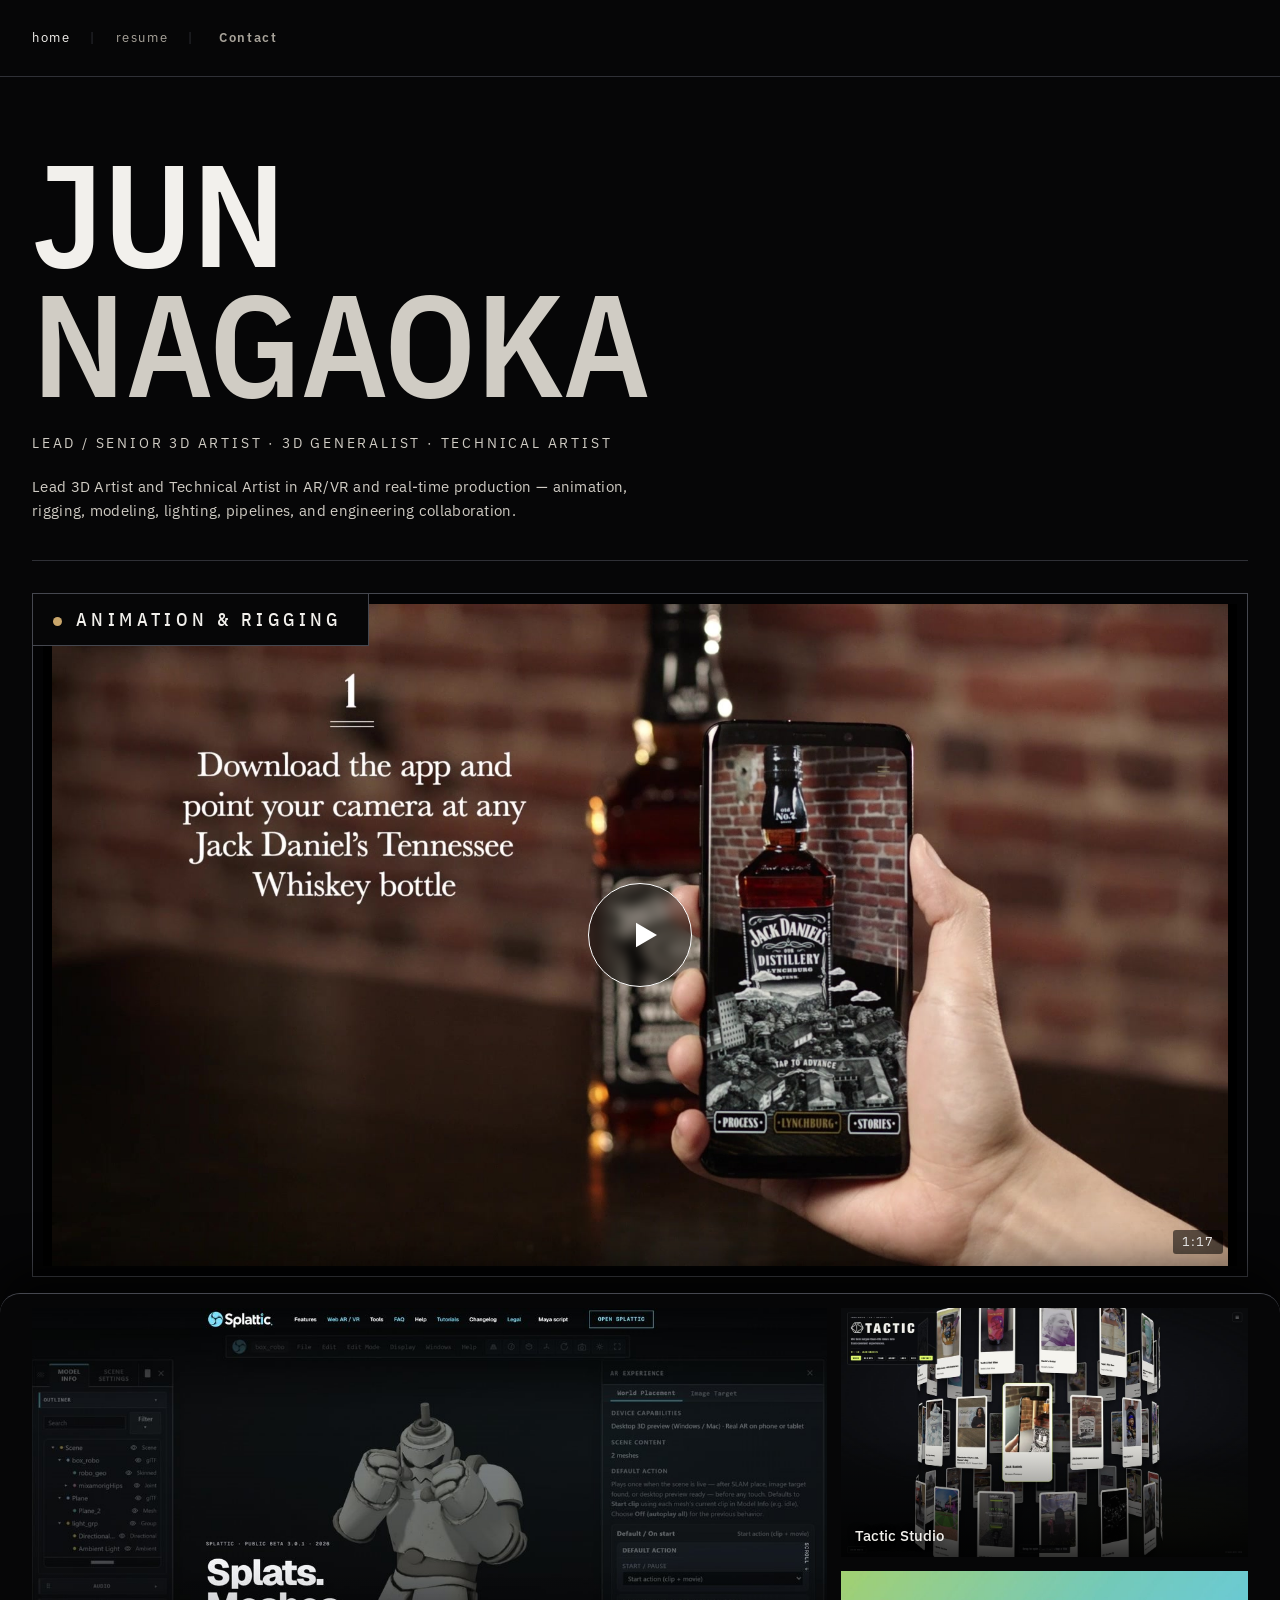
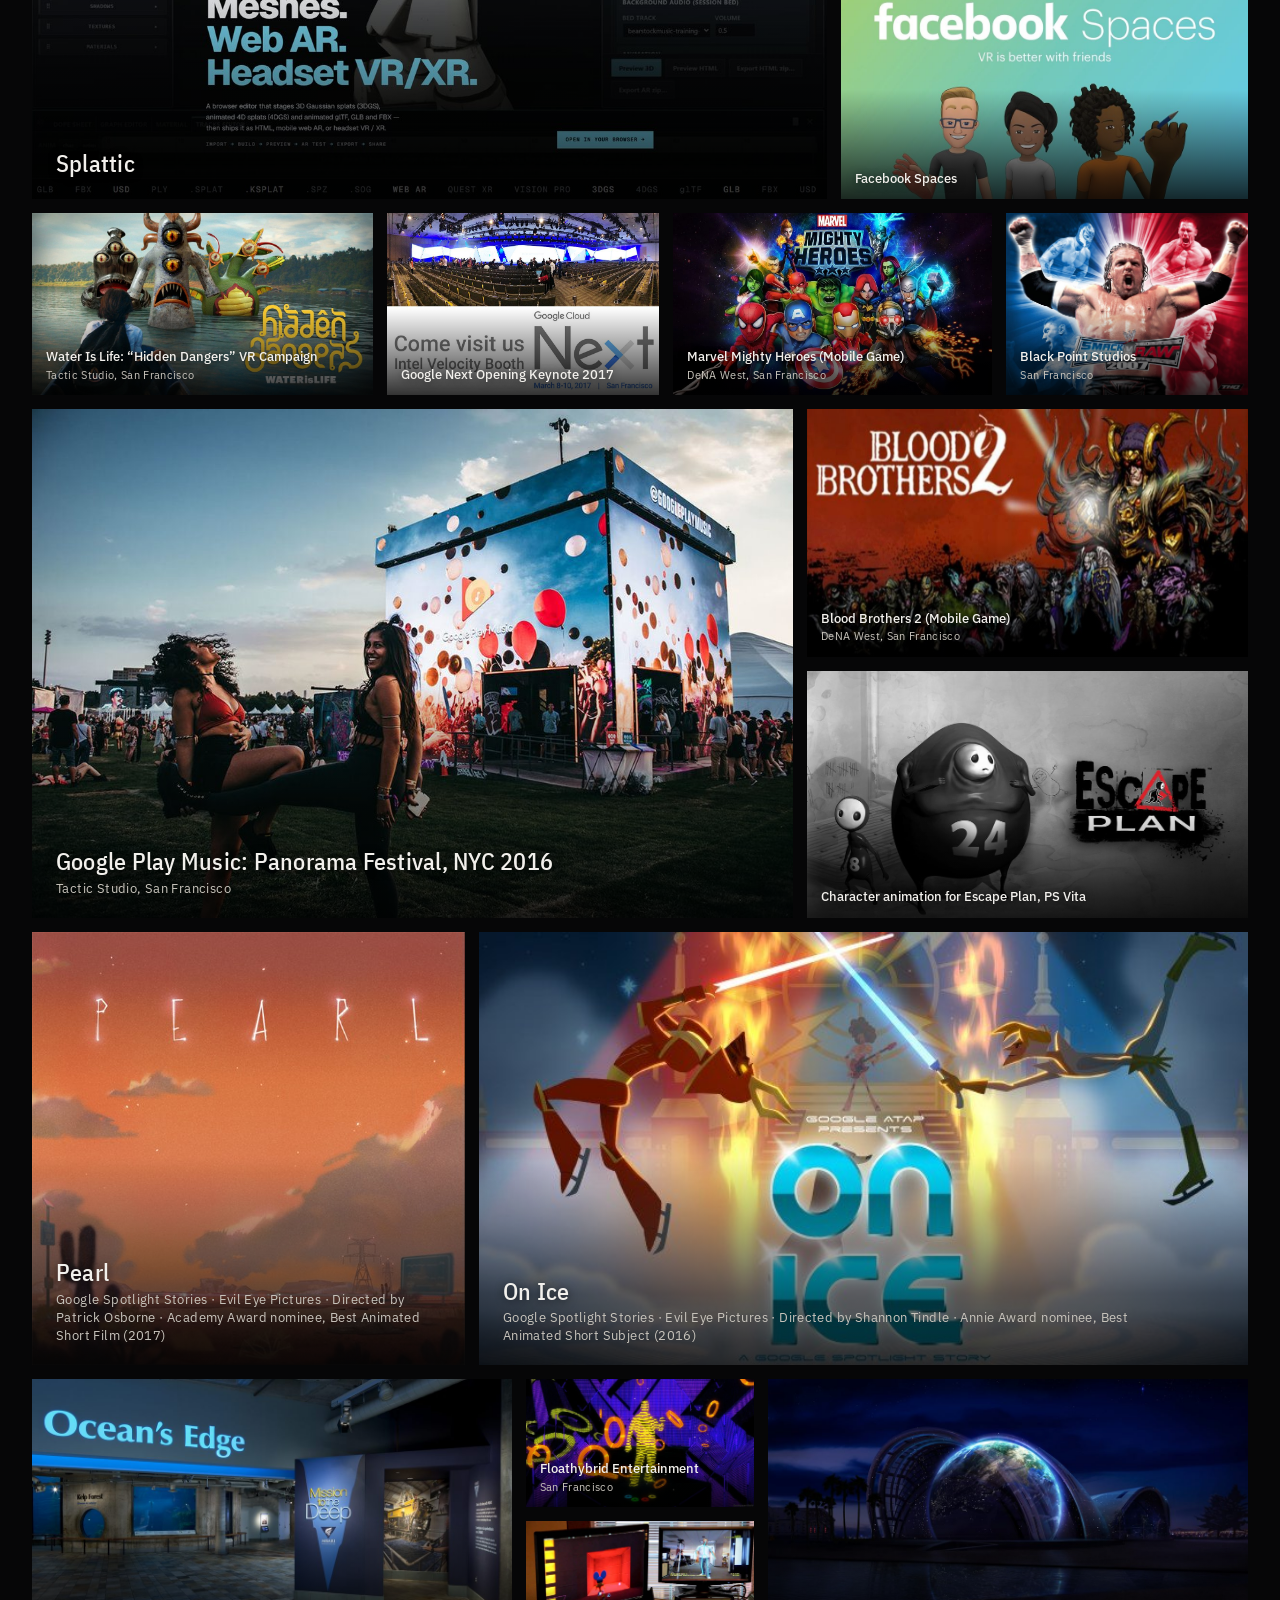
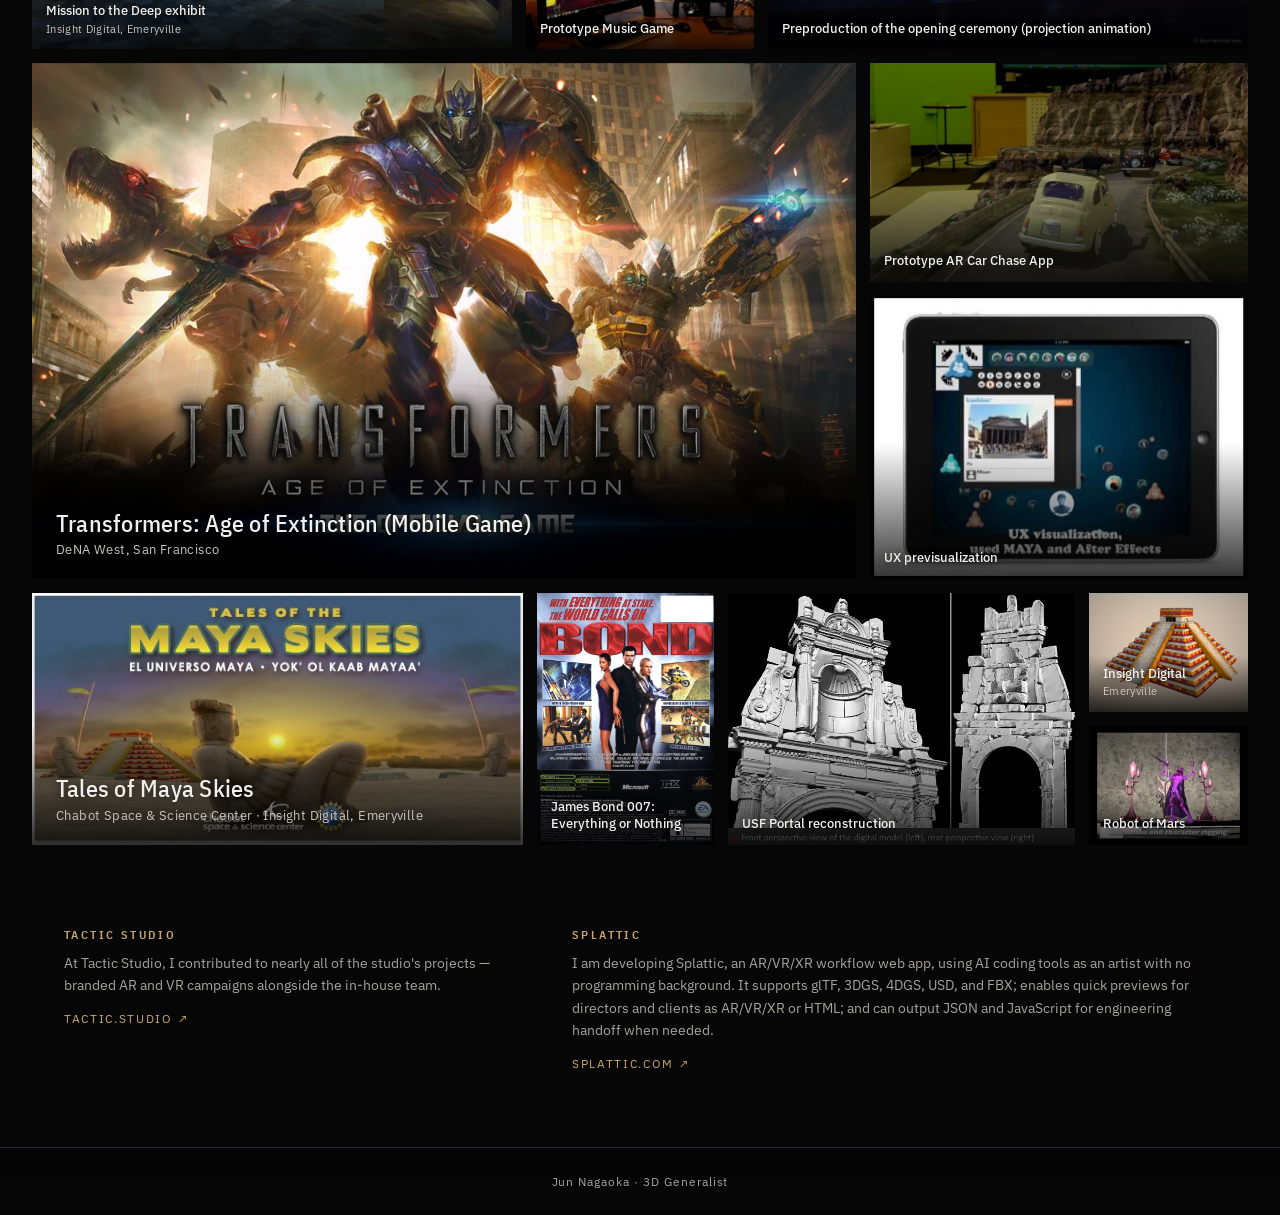
==== commit 30df37cd: "Redesign: merge work experience into new Home with pinned Animation & Rigging reel and irregular pro" ====
--- a/index.html
+++ b/index.html
@@ -1,122 +1,18 @@
-<!DOCTYPE html><html lang="en"><head><meta charset="UTF-8"><meta name="viewport" content="width=device-width, initial-scale=1"><meta name="description" content="Jun Nagaoka — Lead / Senior 3D Artist, AR/VR and real-time production."><link rel="icon" type="image/svg+xml" href="/favicon.svg"><link rel="preconnect" href="https://fonts.googleapis.com"><link rel="preconnect" href="https://fonts.gstatic.com" crossorigin><link href="https://fonts.googleapis.com/css2?family=IBM+Plex+Sans+Condensed:wght@500;600&family=IBM+Plex+Sans:wght@400;500&display=swap" rel="stylesheet"><title>Jun Nagaoka</title><link rel="stylesheet" href="/_astro/BaseLayout.CkQcJO3N.css"><link rel="stylesheet" href="/_astro/index.Cxqkl3-1.css"></head><body class="is-home"><div class="site-shell"><header class="site-header"><nav class="site-nav" aria-label="Primary"><a href="/" aria-current="page">Home</a><span class="sep" aria-hidden="true">|</span><a href="/work-experience/">work experience</a><span class="sep" aria-hidden="true">|</span><a href="/resume/">resume</a><span class="sep" aria-hidden="true">|</span><a class="site-nav-contact" href="mailto:oshigoto4jun@gmail.com">Contact</a></nav></header><main><section class="home-hero" data-parallax-root><h1 class="home-type"><span class="line-jun home-stagger" style="--stagger: 0">JUN</span><span class="line-nagaoka home-stagger" style="--stagger: 1">NAGAOKA</span></h1><p class="home-role home-stagger" style="--stagger: 2">Lead / Senior 3D Artist · 3D Generalist · Technical Artist</p><p class="home-summary home-stagger" style="--stagger: 3">Lead 3D Artist and Technical Artist in AR/VR and real-time production — animation, rigging, modeling, lighting, pipelines, and engineering collaboration.</p></section><section class="work-xp" aria-labelledby="work-xp-heading"><header class="work-xp-head reveal"><p class="work-xp-kicker">Selected work</p><h2 id="work-xp-heading" class="work-xp-title"><a href="/work-experience/">Work experience</a></h2></header><div class="work-xp-flip reveal" style="--reveal-delay: 80ms"><div class="home-slideshow" data-home-slideshow><div class="home-slideshow-stage" data-slideshow-stage><div class="home-slideshow-viewport"><div class="home-slideshow-stack"><div class="home-slideshow-art"><script>(function(){const resolvedItems = [{"projectId":"facebook-spaces","title":"Facebook Spaces","src":"/assets/wp-import/facebook_spaces.jpg","alt":"Facebook_spaces"},{"projectId":"google-next-opening-keynote-2017","title":"Google Next Opening Keynote 2017","src":"/assets/wp-import/gcn-2017.jpg","alt":"gcn-2017"},{"projectId":"google-play-music-panorama-festival-nyc-2016","title":"GOOGLE PLAY MUSIC: PANORAMA FESTIVAL, NYC 2016","src":"/assets/wp-import/googleplaymusicpanorama_c_formatted.jpg","alt":"GooglePlayMusicPanorama_c_formatted"},{"projectId":"water-is-life-hidden-dangers-vr-campaign","title":"WATER IS LIFE: “HIDDEN DANGERS” VR CAMPAIGN","src":"/assets/wp-import/water-is-life_b_v-2.jpg","alt":"Water-Is-Life_B_V-2"},{"projectId":"evil-eye-pictures-san-francisco","title":"Evil Eye Pictures, San Francisco","src":"/assets/wp-import/image1.jpeg","alt":"Google Spotlight Stories"},{"projectId":"evil-eye-pictures-san-francisco","title":"Evil Eye Pictures, San Francisco","src":"/assets/wp-import/image3.jpeg","alt":"Pearl still"},{"projectId":"evil-eye-pictures-san-francisco","title":"Evil Eye Pictures, San Francisco","src":"/assets/wp-import/image4.jpeg","alt":"On Ice still"},{"projectId":"mission-to-the-deep-exhibit","title":"Mission to the Deep exhibit","src":"/assets/wp-import/mba_color_2line.jpg","alt":"Print"},{"projectId":"mission-to-the-deep-exhibit","title":"Mission to the Deep exhibit","src":"/assets/wp-import/montereybayaquarium.jpg","alt":"MontereyBayAquarium.jpg"},{"projectId":"mission-to-the-deep-exhibit","title":"Mission to the Deep exhibit","src":"/assets/wp-import/missiontothedeep.jpg","alt":"MissionToTheDeep"},{"projectId":"marvel-mighty-heroes-mobile-game","title":"Marvel Mighty Heroes(Mobile Game)","src":"/assets/wp-import/marvelmightyheroes.jpg","alt":"MarvelMightyHeroes"},{"projectId":"blood-brothers-2-mobile-game","title":"Blood Brothers 2 (Mobile Game)","src":"/assets/wp-import/bloodbrothers2.jpg","alt":"BloodBrothers2"},{"projectId":"transformer-age-of-extinction-mobile-game","title":"Transformer: Age of Extinction (Mobile Game)","src":"/assets/wp-import/image2.jpeg","alt":"image"},{"projectId":"floathybrid-entertainment-sf","title":"Floathybrid entertainment, SF","src":"/assets/wp-import/squishbot_char012.png","alt":"Squishbot_char01"},{"projectId":"floathybrid-entertainment-sf","title":"Floathybrid entertainment, SF","src":"/assets/wp-import/flux04.jpg","alt":"flux04.jpg"},{"projectId":"floathybrid-entertainment-sf","title":"Floathybrid entertainment, SF","src":"/assets/wp-import/flux03.jpg","alt":"flux03.jpg"},{"projectId":"floathybrid-entertainment-sf","title":"Floathybrid entertainment, SF","src":"/assets/wp-import/flux01.jpg","alt":"flux01.jpg"},{"projectId":"floathybrid-entertainment-sf","title":"Floathybrid entertainment, SF","src":"/assets/wp-import/flux09.jpg","alt":"flux09.jpg"},{"projectId":"floathybrid-entertainment-sf","title":"Floathybrid entertainment, SF","src":"/assets/wp-import/flux10.jpg","alt":"flux10.jpg"},{"projectId":"floathybrid-entertainment-sf","title":"Floathybrid entertainment, SF","src":"/assets/wp-import/flux08.jpg","alt":"flux08.jpg"},{"projectId":"floathybrid-entertainment-sf","title":"Floathybrid entertainment, SF","src":"/assets/wp-import/flux07.jpg","alt":"flux07.jpg"},{"projectId":"floathybrid-entertainment-sf","title":"Floathybrid entertainment, SF","src":"/assets/wp-import/flux06.jpg","alt":"flux06.jpg"},{"projectId":"prototype-ar-car-chase-app","title":"Prototype AR car chase APP","src":"/assets/wp-import/ar_previs_set.jpg","alt":"AR_Previs_Set"},{"projectId":"prototype-ar-car-chase-app","title":"Prototype AR car chase APP","src":"/assets/wp-import/ar_carchase01.jpg","alt":"AR_CarChase01"},{"projectId":"character-animation-for-escape-plan-ps-vita","title":"Character animation for Escape Plan, PS Vita","src":"/assets/wp-import/escapeplan.jpg","alt":"EscapePlan"},{"projectId":"character-animation-for-escape-plan-ps-vita","title":"Character animation for Escape Plan, PS Vita","src":"/assets/wp-import/lil_deform_shapes.jpg","alt":"Lil_deform_shapes"},{"projectId":"insight-digital-emeryville","title":"Insight digital, Emeryville","src":"/assets/wp-import/maya-skies-medium.jpg","alt":"maya-skies-medium"},{"projectId":"insight-digital-emeryville","title":"Insight digital, Emeryville","src":"/assets/wp-import/osario_top_render03.jpg","alt":"osario_top_render03.jpg"},{"projectId":"insight-digital-emeryville","title":"Insight digital, Emeryville","src":"/assets/wp-import/pok_recon_clr.jpg","alt":"pok_recon_clr.jpg"},{"projectId":"insight-digital-emeryville","title":"Insight digital, Emeryville","src":"/assets/wp-import/osr_s_struc_current.jpg","alt":"osr_s_struc_current.jpg"},{"projectId":"insight-digital-emeryville","title":"Insight digital, Emeryville","src":"/assets/wp-import/osr_testrender11.jpg","alt":"osr_testrender11.jpg"},{"projectId":"insight-digital-emeryville","title":"Insight digital, Emeryville","src":"/assets/wp-import/ballcourt_freeze.jpg","alt":"ballcourt_freeze.jpg"},{"projectId":"insight-digital-emeryville","title":"Insight digital, Emeryville","src":"/assets/wp-import/osario_test01.jpg","alt":"osario_test01.jpg"},{"projectId":"insight-digital-emeryville","title":"Insight digital, Emeryville","src":"/assets/wp-import/balankanche-cave.jpg","alt":"balankanche-cave.jpg"},{"projectId":"insight-digital-emeryville","title":"Insight digital, Emeryville","src":"/assets/wp-import/chac_turntable_001.jpg","alt":"chac_turntable_001.jpg"},{"projectId":"insight-digital-emeryville","title":"Insight digital, Emeryville","src":"/assets/wp-import/earth_rendertest.jpg","alt":"earth_rendertest.jpg"},{"projectId":"insight-digital-emeryville","title":"Insight digital, Emeryville","src":"/assets/wp-import/gebelsilsilah_02.jpg","alt":"gebelsilsilah_02.jpg"},{"projectId":"insight-digital-emeryville","title":"Insight digital, Emeryville","src":"/assets/wp-import/gebelsilsilah_03.jpg","alt":"gebelsilsilah_03.jpg"},{"projectId":"insight-digital-emeryville","title":"Insight digital, Emeryville","src":"/assets/wp-import/unfinished_obelisk_04.jpg","alt":"unfinished_obelisk_04.jpg"},{"projectId":"insight-digital-emeryville","title":"Insight digital, Emeryville","src":"/assets/wp-import/unfinished_obelisk_02.jpg","alt":"unfinished_obelisk_02.jpg"},{"projectId":"usf-portal-reconstruction","title":"USF Portal reconstruction","src":"/assets/wp-import/usf_portal.jpg","alt":"usf_portal.jpg"},{"projectId":"usf-portal-reconstruction","title":"USF Portal reconstruction","src":"/assets/wp-import/usf3.jpg","alt":"usf3.jpg"},{"projectId":"usf-portal-reconstruction","title":"USF Portal reconstruction","src":"/assets/wp-import/usf2.jpg","alt":"usf2.jpg"},{"projectId":"usf-portal-reconstruction","title":"USF Portal reconstruction","src":"/assets/wp-import/ovila_church_portal_at_usf.jpg","alt":"ovila_church_portal_at_usf.jpg"},{"projectId":"preproduction-of-the-opening-ceremony-projection","title":"Preproduction of the opening ceremony(Projection animation on the new building)","src":"/assets/wp-import/trinidad-and-tobago-national-academy-for-the-performing-arts_01.jpg","alt":"trinidad-and-tobago-national-academy-for-the-performing-arts_01.jpg"},{"projectId":"preproduction-of-the-opening-ceremony-projection","title":"Preproduction of the opening ceremony(Projection animation on the new building)","src":"/assets/wp-import/trinidad-and-tobago-national-academy-for-the-performing-arts_05.jpg","alt":"trinidad-and-tobago-national-academy-for-the-performing-arts_05.jpg"},{"projectId":"preproduction-of-the-opening-ceremony-projection","title":"Preproduction of the opening ceremony(Projection animation on the new building)","src":"/assets/wp-import/trinidad-and-tobago-national-academy-for-the-performing-arts_04.jpg","alt":"trinidad-and-tobago-national-academy-for-the-performing-arts_04.jpg"},{"projectId":"preproduction-of-the-opening-ceremony-projection","title":"Preproduction of the opening ceremony(Projection animation on the new building)","src":"/assets/wp-import/trinidad-and-tobago-national-academy-for-the-performing-arts_03.jpg","alt":"trinidad-and-tobago-national-academy-for-the-performing-arts_03.jpg"},{"projectId":"black-point-studios-san-francisco","title":"Black Point Studios, San Francisco","src":"/assets/wp-import/the-bourne-conspiracy.jpg","alt":"the-bourne-conspiracy"},{"projectId":"black-point-studios-san-francisco","title":"Black Point Studios, San Francisco","src":"/assets/wp-import/blacksite-area-51-ps3.jpg","alt":"blacksite-area-51-ps3"},{"projectId":"black-point-studios-san-francisco","title":"Black Point Studios, San Francisco","src":"/assets/wp-import/wwe_smackdown2007.jpg","alt":"WWE_SmackDown2007"},{"projectId":"black-point-studios-san-francisco","title":"Black Point Studios, San Francisco","src":"/assets/wp-import/gods-and-heroes-rome-rising.jpg","alt":"gods-and-heroes-rome-rising"},{"projectId":"black-point-studios-san-francisco","title":"Black Point Studios, San Francisco","src":"/assets/wp-import/ironman_cinematic.jpg","alt":"ironman_cinematic"},{"projectId":"black-point-studios-san-francisco","title":"Black Point Studios, San Francisco","src":"/assets/wp-import/stranglehold.jpg","alt":"Stranglehold"},{"projectId":"black-point-studios-san-francisco","title":"Black Point Studios, San Francisco","src":"/assets/wp-import/from_russia_with_love_007.jpg","alt":"From_Russia_With_Love_007"},{"projectId":"black-point-studios-san-francisco","title":"Black Point Studios, San Francisco","src":"/assets/wp-import/eragon-playstation.jpg","alt":"eragon-playstation"},{"projectId":"mondo-media-studio","title":"James Bond 007: Everything or Nothing","src":"/assets/wp-import/ageofempires3.jpg","alt":"AgeOfEmpires3"},{"projectId":"mondo-media-studio","title":"James Bond 007: Everything or Nothing","src":"/assets/wp-import/jamesbond_everythingornothing.jpg","alt":"JamesBond_everythingOrNothing"},{"projectId":"work-intro-tactic-studio-featured","title":"Tactic Studio","src":"/assets/work-intro/tactic-studio-featured.png","alt":"Tactic Studio featured"},{"projectId":"work-intro-splattic-featured","title":"Splattic","src":"/assets/work-intro/splattic-featured.png","alt":"Splattic featured"}];
-
-                (function () {
-                  var n = resolvedItems.length;
-                  var idx = Math.floor(Math.random() * n);
-                  var item = resolvedItems[idx];
-                  var root = document.currentScript && document.currentScript.closest('[data-home-slideshow]');
-                  if (root) {
-                    root.dataset.slideshowStartIdx = String(idx);
-                    root.dataset.currentProject = item.projectId;
-                  }
-                  var esc = function (s) {
-                    return String(s)
-                      .replace(/&/g, '&amp;')
-                      .replace(/"/g, '&quot;')
-                      .replace(/</g, '&lt;');
-                  };
-                  document.write(
-                    '<img data-slideshow-img src="' +
-                      esc(item.src) +
-                      '" alt="" decoding="async" width="640" height="400" />',
-                  );
-                })();
-              })();</script></div></div></div><div class="home-slideshow-title-band" aria-hidden="true"></div></div><div class="home-slideshow-ui"><div class="home-slideshow-controls"><button type="button" class="home-slideshow-pause" data-slideshow-pause aria-pressed="false">Pause motion</button></div><a class="home-slideshow-all" href="/work-experience/">View full work experience<span aria-hidden="true"> →</span></a></div></div><script>(function(){const slideshowItems = [{"projectId":"facebook-spaces","title":"Facebook Spaces","src":"/assets/wp-import/facebook_spaces.jpg","alt":"Facebook_spaces"},{"projectId":"google-next-opening-keynote-2017","title":"Google Next Opening Keynote 2017","src":"/assets/wp-import/gcn-2017.jpg","alt":"gcn-2017"},{"projectId":"google-play-music-panorama-festival-nyc-2016","title":"GOOGLE PLAY MUSIC: PANORAMA FESTIVAL, NYC 2016","src":"/assets/wp-import/googleplaymusicpanorama_c_formatted.jpg","alt":"GooglePlayMusicPanorama_c_formatted"},{"projectId":"water-is-life-hidden-dangers-vr-campaign","title":"WATER IS LIFE: “HIDDEN DANGERS” VR CAMPAIGN","src":"/assets/wp-import/water-is-life_b_v-2.jpg","alt":"Water-Is-Life_B_V-2"},{"projectId":"evil-eye-pictures-san-francisco","title":"Evil Eye Pictures, San Francisco","src":"/assets/wp-import/image1.jpeg","alt":"Google Spotlight Stories"},{"projectId":"evil-eye-pictures-san-francisco","title":"Evil Eye Pictures, San Francisco","src":"/assets/wp-import/image3.jpeg","alt":"Pearl still"},{"projectId":"evil-eye-pictures-san-francisco","title":"Evil Eye Pictures, San Francisco","src":"/assets/wp-import/image4.jpeg","alt":"On Ice still"},{"projectId":"mission-to-the-deep-exhibit","title":"Mission to the Deep exhibit","src":"/assets/wp-import/mba_color_2line.jpg","alt":"Print"},{"projectId":"mission-to-the-deep-exhibit","title":"Mission to the Deep exhibit","src":"/assets/wp-import/montereybayaquarium.jpg","alt":"MontereyBayAquarium.jpg"},{"projectId":"mission-to-the-deep-exhibit","title":"Mission to the Deep exhibit","src":"/assets/wp-import/missiontothedeep.jpg","alt":"MissionToTheDeep"},{"projectId":"marvel-mighty-heroes-mobile-game","title":"Marvel Mighty Heroes(Mobile Game)","src":"/assets/wp-import/marvelmightyheroes.jpg","alt":"MarvelMightyHeroes"},{"projectId":"blood-brothers-2-mobile-game","title":"Blood Brothers 2 (Mobile Game)","src":"/assets/wp-import/bloodbrothers2.jpg","alt":"BloodBrothers2"},{"projectId":"transformer-age-of-extinction-mobile-game","title":"Transformer: Age of Extinction (Mobile Game)","src":"/assets/wp-import/image2.jpeg","alt":"image"},{"projectId":"floathybrid-entertainment-sf","title":"Floathybrid entertainment, SF","src":"/assets/wp-import/squishbot_char012.png","alt":"Squishbot_char01"},{"projectId":"floathybrid-entertainment-sf","title":"Floathybrid entertainment, SF","src":"/assets/wp-import/flux04.jpg","alt":"flux04.jpg"},{"projectId":"floathybrid-entertainment-sf","title":"Floathybrid entertainment, SF","src":"/assets/wp-import/flux03.jpg","alt":"flux03.jpg"},{"projectId":"floathybrid-entertainment-sf","title":"Floathybrid entertainment, SF","src":"/assets/wp-import/flux01.jpg","alt":"flux01.jpg"},{"projectId":"floathybrid-entertainment-sf","title":"Floathybrid entertainment, SF","src":"/assets/wp-import/flux09.jpg","alt":"flux09.jpg"},{"projectId":"floathybrid-entertainment-sf","title":"Floathybrid entertainment, SF","src":"/assets/wp-import/flux10.jpg","alt":"flux10.jpg"},{"projectId":"floathybrid-entertainment-sf","title":"Floathybrid entertainment, SF","src":"/assets/wp-import/flux08.jpg","alt":"flux08.jpg"},{"projectId":"floathybrid-entertainment-sf","title":"Floathybrid entertainment, SF","src":"/assets/wp-import/flux07.jpg","alt":"flux07.jpg"},{"projectId":"floathybrid-entertainment-sf","title":"Floathybrid entertainment, SF","src":"/assets/wp-import/flux06.jpg","alt":"flux06.jpg"},{"projectId":"prototype-ar-car-chase-app","title":"Prototype AR car chase APP","src":"/assets/wp-import/ar_previs_set.jpg","alt":"AR_Previs_Set"},{"projectId":"prototype-ar-car-chase-app","title":"Prototype AR car chase APP","src":"/assets/wp-import/ar_carchase01.jpg","alt":"AR_CarChase01"},{"projectId":"character-animation-for-escape-plan-ps-vita","title":"Character animation for Escape Plan, PS Vita","src":"/assets/wp-import/escapeplan.jpg","alt":"EscapePlan"},{"projectId":"character-animation-for-escape-plan-ps-vita","title":"Character animation for Escape Plan, PS Vita","src":"/assets/wp-import/lil_deform_shapes.jpg","alt":"Lil_deform_shapes"},{"projectId":"insight-digital-emeryville","title":"Insight digital, Emeryville","src":"/assets/wp-import/maya-skies-medium.jpg","alt":"maya-skies-medium"},{"projectId":"insight-digital-emeryville","title":"Insight digital, Emeryville","src":"/assets/wp-import/osario_top_render03.jpg","alt":"osario_top_render03.jpg"},{"projectId":"insight-digital-emeryville","title":"Insight digital, Emeryville","src":"/assets/wp-import/pok_recon_clr.jpg","alt":"pok_recon_clr.jpg"},{"projectId":"insight-digital-emeryville","title":"Insight digital, Emeryville","src":"/assets/wp-import/osr_s_struc_current.jpg","alt":"osr_s_struc_current.jpg"},{"projectId":"insight-digital-emeryville","title":"Insight digital, Emeryville","src":"/assets/wp-import/osr_testrender11.jpg","alt":"osr_testrender11.jpg"},{"projectId":"insight-digital-emeryville","title":"Insight digital, Emeryville","src":"/assets/wp-import/ballcourt_freeze.jpg","alt":"ballcourt_freeze.jpg"},{"projectId":"insight-digital-emeryville","title":"Insight digital, Emeryville","src":"/assets/wp-import/osario_test01.jpg","alt":"osario_test01.jpg"},{"projectId":"insight-digital-emeryville","title":"Insight digital, Emeryville","src":"/assets/wp-import/balankanche-cave.jpg","alt":"balankanche-cave.jpg"},{"projectId":"insight-digital-emeryville","title":"Insight digital, Emeryville","src":"/assets/wp-import/chac_turntable_001.jpg","alt":"chac_turntable_001.jpg"},{"projectId":"insight-digital-emeryville","title":"Insight digital, Emeryville","src":"/assets/wp-import/earth_rendertest.jpg","alt":"earth_rendertest.jpg"},{"projectId":"insight-digital-emeryville","title":"Insight digital, Emeryville","src":"/assets/wp-import/gebelsilsilah_02.jpg","alt":"gebelsilsilah_02.jpg"},{"projectId":"insight-digital-emeryville","title":"Insight digital, Emeryville","src":"/assets/wp-import/gebelsilsilah_03.jpg","alt":"gebelsilsilah_03.jpg"},{"projectId":"insight-digital-emeryville","title":"Insight digital, Emeryville","src":"/assets/wp-import/unfinished_obelisk_04.jpg","alt":"unfinished_obelisk_04.jpg"},{"projectId":"insight-digital-emeryville","title":"Insight digital, Emeryville","src":"/assets/wp-import/unfinished_obelisk_02.jpg","alt":"unfinished_obelisk_02.jpg"},{"projectId":"usf-portal-reconstruction","title":"USF Portal reconstruction","src":"/assets/wp-import/usf_portal.jpg","alt":"usf_portal.jpg"},{"projectId":"usf-portal-reconstruction","title":"USF Portal reconstruction","src":"/assets/wp-import/usf3.jpg","alt":"usf3.jpg"},{"projectId":"usf-portal-reconstruction","title":"USF Portal reconstruction","src":"/assets/wp-import/usf2.jpg","alt":"usf2.jpg"},{"projectId":"usf-portal-reconstruction","title":"USF Portal reconstruction","src":"/assets/wp-import/ovila_church_portal_at_usf.jpg","alt":"ovila_church_portal_at_usf.jpg"},{"projectId":"preproduction-of-the-opening-ceremony-projection","title":"Preproduction of the opening ceremony(Projection animation on the new building)","src":"/assets/wp-import/trinidad-and-tobago-national-academy-for-the-performing-arts_01.jpg","alt":"trinidad-and-tobago-national-academy-for-the-performing-arts_01.jpg"},{"projectId":"preproduction-of-the-opening-ceremony-projection","title":"Preproduction of the opening ceremony(Projection animation on the new building)","src":"/assets/wp-import/trinidad-and-tobago-national-academy-for-the-performing-arts_05.jpg","alt":"trinidad-and-tobago-national-academy-for-the-performing-arts_05.jpg"},{"projectId":"preproduction-of-the-opening-ceremony-projection","title":"Preproduction of the opening ceremony(Projection animation on the new building)","src":"/assets/wp-import/trinidad-and-tobago-national-academy-for-the-performing-arts_04.jpg","alt":"trinidad-and-tobago-national-academy-for-the-performing-arts_04.jpg"},{"projectId":"preproduction-of-the-opening-ceremony-projection","title":"Preproduction of the opening ceremony(Projection animation on the new building)","src":"/assets/wp-import/trinidad-and-tobago-national-academy-for-the-performing-arts_03.jpg","alt":"trinidad-and-tobago-national-academy-for-the-performing-arts_03.jpg"},{"projectId":"black-point-studios-san-francisco","title":"Black Point Studios, San Francisco","src":"/assets/wp-import/the-bourne-conspiracy.jpg","alt":"the-bourne-conspiracy"},{"projectId":"black-point-studios-san-francisco","title":"Black Point Studios, San Francisco","src":"/assets/wp-import/blacksite-area-51-ps3.jpg","alt":"blacksite-area-51-ps3"},{"projectId":"black-point-studios-san-francisco","title":"Black Point Studios, San Francisco","src":"/assets/wp-import/wwe_smackdown2007.jpg","alt":"WWE_SmackDown2007"},{"projectId":"black-point-studios-san-francisco","title":"Black Point Studios, San Francisco","src":"/assets/wp-import/gods-and-heroes-rome-rising.jpg","alt":"gods-and-heroes-rome-rising"},{"projectId":"black-point-studios-san-francisco","title":"Black Point Studios, San Francisco","src":"/assets/wp-import/ironman_cinematic.jpg","alt":"ironman_cinematic"},{"projectId":"black-point-studios-san-francisco","title":"Black Point Studios, San Francisco","src":"/assets/wp-import/stranglehold.jpg","alt":"Stranglehold"},{"projectId":"black-point-studios-san-francisco","title":"Black Point Studios, San Francisco","src":"/assets/wp-import/from_russia_with_love_007.jpg","alt":"From_Russia_With_Love_007"},{"projectId":"black-point-studios-san-francisco","title":"Black Point Studios, San Francisco","src":"/assets/wp-import/eragon-playstation.jpg","alt":"eragon-playstation"},{"projectId":"mondo-media-studio","title":"James Bond 007: Everything or Nothing","src":"/assets/wp-import/ageofempires3.jpg","alt":"AgeOfEmpires3"},{"projectId":"mondo-media-studio","title":"James Bond 007: Everything or Nothing","src":"/assets/wp-import/jamesbond_everythingornothing.jpg","alt":"JamesBond_everythingOrNothing"},{"projectId":"work-intro-tactic-studio-featured","title":"Tactic Studio","src":"/assets/work-intro/tactic-studio-featured.png","alt":"Tactic Studio featured"},{"projectId":"work-intro-splattic-featured","title":"Splattic","src":"/assets/work-intro/splattic-featured.png","alt":"Splattic featured"}];
-
-  (function () {
-    var root = document.querySelector('[data-home-slideshow]');
-    var stage = document.querySelector('[data-slideshow-stage]');
-    var img = document.querySelector('[data-slideshow-img]');
-    var pauseBtn = document.querySelector('[data-slideshow-pause]');
-    if (!root || !stage || !img || !slideshowItems.length) return;
-
-    var INTERVAL_MS = 1000;
-    var reduced = window.matchMedia('(prefers-reduced-motion: reduce)').matches;
-    var paused = false;
-    var timer = 0;
-    var tickStarts = [];
-    var idx = parseInt(root.dataset.slideshowStartIdx || '0', 10);
-    if (!Number.isFinite(idx) || idx < 0) idx = 0;
-    idx = idx % slideshowItems.length;
-
-    root.dataset.slideshowIntervalMs = String(INTERVAL_MS);
-    root.dataset.slideshowCount = String(slideshowItems.length);
-
-    function preloadAll(done) {
-      var pending = slideshowItems.length;
-      if (!pending) {
-        done();
-        return;
-      }
-      slideshowItems.forEach(function (item) {
-        var im = new Image();
-        im.decoding = 'async';
-        im.onload = im.onerror = function () {
-          pending -= 1;
-          if (pending <= 0) done();
-        };
-        im.src = item.src;
-      });
-    }
-
-    function recordTick() {
-      var t = performance.now();
-      tickStarts.push(t);
-      if (tickStarts.length > 24) tickStarts.shift();
-      root.dataset.lastTickStart = String(t);
-    }
-
-    function showAtIndex(i) {
-      var item = slideshowItems[i % slideshowItems.length];
-      if (!item) return;
-      recordTick();
-      img.src = item.src;
-      root.dataset.currentProject = item.projectId;
-    }
-
-    function advance() {
-      if (paused || reduced) return;
-      idx = (idx + 1) % slideshowItems.length;
-      showAtIndex(idx);
-    }
-
-    function startTimer() {
-      window.clearInterval(timer);
-      if (reduced || paused) return;
-      timer = window.setInterval(advance, INTERVAL_MS);
-    }
-
-    function stopTimer() {
-      window.clearInterval(timer);
-      timer = 0;
-    }
-
-    if (reduced) {
-      root.classList.add('home-slideshow--reduced');
-      pauseBtn.hidden = true;
-      recordTick();
-      return;
-    }
-
-    pauseBtn.addEventListener('click', function () {
-      paused = !paused;
-      pauseBtn.setAttribute('aria-pressed', paused ? 'true' : 'false');
-      pauseBtn.textContent = paused ? 'Resume motion' : 'Pause motion';
-      root.classList.toggle('home-slideshow--paused', paused);
-      if (paused) stopTimer();
-      else startTimer();
-    });
-
-    preloadAll(function () {
-      recordTick();
-      startTimer();
-    });
-
-    root.getSlideshowTickStarts = function () {
-      return tickStarts.slice();
-    };
-  })();
-})();</script></div><aside class="resume-tease reveal" style="--reveal-delay: 200ms"><p class="resume-tease-label">Also on this site</p><a class="resume-tease-link" href="/resume/"><span class="resume-tease-title">resume</span><span class="resume-tease-hint">Professional experience · 2027 PDF</span></a></aside></section><!-- Scroll reveals and optional hero parallax; respects prefers-reduced-motion. --><script>
+<!DOCTYPE html><html lang="en"><head><meta charset="UTF-8"><meta name="viewport" content="width=device-width, initial-scale=1"><meta name="description" content="Jun Nagaoka — Lead / Senior 3D Artist, AR/VR and real-time production."><link rel="icon" type="image/svg+xml" href="/favicon.svg"><link rel="preconnect" href="https://fonts.googleapis.com"><link rel="preconnect" href="https://fonts.gstatic.com" crossorigin><link href="https://fonts.googleapis.com/css2?family=IBM+Plex+Sans+Condensed:wght@500;600&family=IBM+Plex+Sans:wght@400;500&display=swap" rel="stylesheet"><title>Jun Nagaoka</title><link rel="stylesheet" href="/_astro/BaseLayout.CkQcJO3N.css"><link rel="stylesheet" href="/_astro/index.Cxqkl3-1.css"><link rel="stylesheet" href="/assets/home.css"></head>
+<body class="is-home"><div class="site-shell"><header class="site-header"><nav class="site-nav" aria-label="Primary"><a href="/" aria-current="page">Home</a><span class="sep" aria-hidden="true">|</span><a href="/resume/">resume</a><span class="sep" aria-hidden="true">|</span><a class="site-nav-contact" href="mailto:oshigoto4jun@gmail.com">Contact</a></nav></header><main><div class="home-top"><section class="home-hero" data-parallax-root><h1 class="home-type"><span class="line-jun home-stagger" style="--stagger: 0">JUN</span><span class="line-nagaoka home-stagger" style="--stagger: 1">NAGAOKA</span></h1><p class="home-role home-stagger" style="--stagger: 2">Lead / Senior 3D Artist · 3D Generalist · Technical Artist</p><p class="home-summary home-stagger" style="--stagger: 3">Lead 3D Artist and Technical Artist in AR/VR and real-time production — animation, rigging, modeling, lighting, pipelines, and engineering collaboration.</p></section></div>
+<section class="work-c" id="work" aria-labelledby="work-h"><h2 id="work-h" class="sr-only">Selected work</h2>
+<div class="stage" data-stage><figure class="reel-frame" data-reel>
+ <div class="reel-video"><video preload="metadata" playsinline poster="/assets/reel/reel-poster.jpg" aria-label="Animation &amp; Rigging reel"><source src="/assets/reel/animation-rigging-reel.mp4" type="video/mp4"></video>
+ <button type="button" class="play" data-reel-play aria-label="Play reel: Animation &amp; Rigging"><svg viewBox="0 0 24 24" aria-hidden="true"><path d="M8 5v14l12-7z"/></svg></button><span class="dur" data-reel-dur>1:17</span></div>
+ <figcaption class="reel-cap">Animation &amp; Rigging</figcaption></figure></div>
+<div class="sheet" data-sheet><div class="grid"><div class="row" style="aspect-ratio:2.4746"><div class="cell" style="flex:1.6194 1 0"><a class="tile studio feat" href="https://www.splattic.com/" target="_blank" rel="noopener noreferrer" aria-label="Splattic (opens in a new tab)"><img src="/assets/work/splattic.jpg" alt="Splattic" decoding="async"><span class="cap"><b>Splattic</b></span></a></div><div class="cell stack" style="flex:0.8300 1 0"><a class="tile studio" href="https://tactic.studio/" target="_blank" rel="noopener noreferrer" aria-label="Tactic Studio (opens in a new tab)" style="flex:0.6125 1 0"><img src="/assets/work/tactic-studio.jpg" alt="Tactic Studio" decoding="async"><span class="cap"><b>Tactic Studio</b></span></a><button type="button" class="tile" data-project="fb" aria-label="Facebook Spaces: open project" style="flex:0.5620 1 0"><img src="/assets/work/facebook-spaces.jpg" alt="Facebook Spaces" decoding="async"><span class="cap"><b>Facebook Spaces</b></span></button></div></div><div class="row" style="aspect-ratio:6.6811"><div class="cell" style="flex:1.8832 1 0"><button type="button" class="tile" data-project="water" aria-label="Water Is Life: “Hidden Dangers” VR Campaign: open project"><img src="/assets/work/water-is-life-hidden-dangers-vr-campaign.jpg" alt="Water Is Life: “Hidden Dangers” VR Campaign" decoding="async"><span class="cap"><b>Water Is Life: “Hidden Dangers” VR Campaign</b><span class="meta">Tactic Studio, San Francisco</span></span></button></div><div class="cell" style="flex:1.5000 1 0"><button type="button" class="tile" data-project="gnext" aria-label="Google Next Opening Keynote 2017: open project"><img src="/assets/work/google-next-opening-keynote-2017.jpg" alt="Google Next Opening Keynote 2017" decoding="async"><span class="cap"><b>Google Next Opening Keynote 2017</b></span></button></div><div class="cell" style="flex:1.7606 1 0"><button type="button" class="tile" data-project="marvel" aria-label="Marvel Mighty Heroes (Mobile Game): open project"><img src="/assets/work/marvel-mighty-heroes-mobile-game.jpg" alt="Marvel Mighty Heroes (Mobile Game)" decoding="async"><span class="cap"><b>Marvel Mighty Heroes (Mobile Game)</b><span class="meta">DeNA West, San Francisco</span></span></button></div><div class="cell" style="flex:1.3333 1 0"><button type="button" class="tile" data-project="bp" aria-label="Black Point Studios: open project"><img src="/assets/work/black-point-studios-san-francisco.jpg" alt="Black Point Studios" decoding="async"><span class="cap"><b>Black Point Studios</b><span class="meta">San Francisco</span></span></button></div></div><div class="row" style="aspect-ratio:2.3924"><div class="cell" style="flex:1.4993 1 0"><button type="button" class="tile feat" data-project="gpm" aria-label="Google Play Music: Panorama Festival, NYC 2016: open project"><img src="/assets/work/google-play-music-panorama-festival-nyc-2016.jpg" alt="Google Play Music: Panorama Festival, NYC 2016" decoding="async"><span class="cap"><b>Google Play Music: Panorama Festival, NYC 2016</b><span class="meta">Tactic Studio, San Francisco</span></span></button></div><div class="cell stack" style="flex:0.8688 1 0"><button type="button" class="tile" data-project="blood" aria-label="Blood Brothers 2 (Mobile Game): open project" style="flex:0.5620 1 0"><img src="/assets/work/blood-brothers-2-mobile-game.jpg" alt="Blood Brothers 2 (Mobile Game)" decoding="async"><span class="cap"><b>Blood Brothers 2 (Mobile Game)</b><span class="meta">DeNA West, San Francisco</span></span></button><button type="button" class="tile" data-project="escape" aria-label="Character animation for Escape Plan, PS Vita: open project" style="flex:0.5610 1 0"><img src="/assets/work/character-animation-for-escape-plan-ps-vita.jpg" alt="Character animation for Escape Plan, PS Vita" decoding="async"><span class="cap"><b>Character animation for Escape Plan, PS Vita</b></span></button></div></div><div class="row" style="aspect-ratio:2.8057"><div class="cell" style="flex:1.0000 1 0"><button type="button" class="tile feat" data-project="pearl" aria-label="Pearl: open project"><img src="/assets/work/pearl.jpg" alt="Pearl" decoding="async"><span class="cap"><b>Pearl</b><span class="meta">Google Spotlight Stories · Evil Eye Pictures · Directed by Patrick Osborne · Academy Award nominee, Best Animated Short Film (2017)</span></span></button></div><div class="cell" style="flex:1.7772 1 0"><button type="button" class="tile feat" data-project="onice" aria-label="On Ice: open project"><img src="/assets/work/on-ice.jpg" alt="On Ice" decoding="async"><span class="cap"><b>On Ice</b><span class="meta">Google Spotlight Stories · Evil Eye Pictures · Directed by Shannon Tindle · Annie Award nominee, Best Animated Short Subject (2016)</span></span></button></div></div><div class="row" style="aspect-ratio:4.4992"><div class="cell" style="flex:1.7794 1 0"><button type="button" class="tile" data-project="mission" aria-label="Mission to the Deep exhibit: open project"><img src="/assets/work/mission-to-the-deep-exhibit.jpg" alt="Mission to the Deep exhibit" decoding="async"><span class="cap"><b>Mission to the Deep exhibit</b><span class="meta">Insight Digital, Emeryville</span></span></button></div><div class="cell stack" style="flex:0.8490 1 0"><button type="button" class="tile" data-project="float" aria-label="Floathybrid Entertainment: open project" style="flex:0.5620 1 0"><img src="/assets/work/floathybrid-entertainment-sf.jpg" alt="Floathybrid Entertainment" decoding="async"><span class="cap"><b>Floathybrid Entertainment</b><span class="meta">San Francisco</span></span></button><button type="button" class="tile" data-project="music" aria-label="Prototype Music Game: open project" style="flex:0.5620 1 0"><img src="/assets/work/prototype-music-game.jpg" alt="Prototype Music Game" decoding="async"><span class="cap"><b>Prototype Music Game</b></span></button></div><div class="cell" style="flex:1.7794 1 0"><button type="button" class="tile" data-project="preprod" aria-label="Preproduction of the opening ceremony (projection animation): open project"><img src="/assets/work/preproduction-of-the-opening-ceremony-projection.jpg" alt="Preproduction of the opening ceremony (projection animation)" decoding="async"><span class="cap"><b>Preproduction of the opening ceremony (projection animation)</b></span></button></div></div><div class="row" style="aspect-ratio:2.3589"><div class="cell" style="flex:1.6000 1 0"><button type="button" class="tile feat" data-project="trans" aria-label="Transformers: Age of Extinction (Mobile Game): open project"><img src="/assets/work/transformer-age-of-extinction-mobile-game.jpg" alt="Transformers: Age of Extinction (Mobile Game)" decoding="async"><span class="cap"><b>Transformers: Age of Extinction (Mobile Game)</b><span class="meta">DeNA West, San Francisco</span></span></button></div><div class="cell stack" style="flex:0.7349 1 0"><button type="button" class="tile" data-project="ar" aria-label="Prototype AR Car Chase App: open project" style="flex:0.5780 1 0"><img src="/assets/work/prototype-ar-car-chase-app.jpg" alt="Prototype AR Car Chase App" decoding="async"><span class="cap"><b>Prototype AR Car Chase App</b></span></button><button type="button" class="tile" data-project="ux" aria-label="UX previsualization: open project" style="flex:0.7500 1 0"><img src="/assets/work/ux-previsualization.jpg" alt="UX previsualization" decoding="async"><span class="cap"><b>UX previsualization</b></span></button></div></div><div class="row" style="aspect-ratio:4.8256"><div class="cell" style="flex:1.9564 1 0"><button type="button" class="tile feat" data-project="maya" aria-label="Tales of Maya Skies: open project"><img src="/assets/work/maya-skies.jpg" alt="Tales of Maya Skies" decoding="async"><span class="cap"><b>Tales of Maya Skies</b><span class="meta">Chabot Space &amp; Science Center · Insight Digital, Emeryville</span></span></button></div><div class="cell" style="flex:0.7048 1 0"><button type="button" class="tile" data-project="mondo" aria-label="James Bond 007: Everything or Nothing: open project"><img src="/assets/work/mondo-media-studio.jpg" alt="James Bond 007: Everything or Nothing" decoding="async"><span class="cap"><b>James Bond 007: Everything or Nothing</b></span></button></div><div class="cell" style="flex:1.3832 1 0"><button type="button" class="tile" data-project="usf" aria-label="USF Portal reconstruction: open project"><img src="/assets/work/usf-portal-reconstruction.jpg" alt="USF Portal reconstruction" decoding="async"><span class="cap"><b>USF Portal reconstruction</b></span></button></div><div class="cell stack" style="flex:0.6339 1 0"><button type="button" class="tile" data-project="insight" aria-label="Insight Digital: open project" style="flex:0.7500 1 0"><img src="/assets/work/insight-digital-emeryville.jpg" alt="Insight Digital" decoding="async"><span class="cap"><b>Insight Digital</b><span class="meta">Emeryville</span></span></button><button type="button" class="tile" data-project="robot" aria-label="Robot of Mars: open project" style="flex:0.7500 1 0"><img src="/assets/work/robot-of-mars.jpg" alt="Robot of Mars" decoding="async"><span class="cap"><b>Robot of Mars</b></span></button></div></div></div>
+<div class="about"><div><h3>Tactic Studio</h3><p>At Tactic Studio, I contributed to nearly all of the studio&#x27;s projects — branded AR and VR campaigns alongside the in-house team.</p><a href="https://tactic.studio/" target="_blank" rel="noopener noreferrer">tactic.studio ↗</a></div><div><h3>Splattic</h3><p>I am developing Splattic, an AR/VR/XR workflow web app, using AI coding tools as an artist with no programming background. It supports glTF, 3DGS, 4DGS, USD, and FBX; enables quick previews for directors and clients as AR/VR/XR or HTML; and can output JSON and JavaScript for engineering handoff when needed.</p><a href="https://www.splattic.com/" target="_blank" rel="noopener noreferrer">splattic.com ↗</a></div></div></div>
+</section>
+<div class="pm" data-pm hidden><div class="pm-backdrop" data-pm-close></div><div class="pm-dialog" role="dialog" aria-modal="true" aria-labelledby="pm-title"><header class="pm-head"><div><h2 id="pm-title" data-pm-title></h2><p class="pm-credit" data-pm-credit></p></div><button type="button" class="pm-close" data-pm-close aria-label="Close">✕</button></header>
+<div class="pm-body"><div class="pm-stage" data-pm-stage></div><button type="button" class="pm-nav pm-prev" data-pm-prev aria-label="Previous">‹</button><button type="button" class="pm-nav pm-next" data-pm-next aria-label="Next">›</button>
+<div class="pm-thumbs" data-pm-thumbs></div><div class="pm-text" data-pm-text></div></div></div></div>
+<script type="application/json" id="work-data">{"pearl":{"title":"Pearl","credit":"Google Spotlight Stories · Evil Eye Pictures, San Francisco","text":["Directed by Patrick Osborne. A father and daughter travel the country in their hatchback, chasing their dreams — Google Spotlight Stories’ “Pearl” for 360°, VR, and theatrical release. Academy Award nominee, Best Animated Short Film (2017)."],"notes":[],"media":[{"t":"img","src":"/assets/wp-import/image3.jpeg"},{"t":"yt","id":"WqCH4DNQBUA"},{"t":"img","src":"/assets/wp-import/image1.jpeg"}]},"onice":{"title":"On Ice","credit":"Google Spotlight Stories · Evil Eye Pictures, San Francisco","text":["Directed by Shannon Tindle. A Google Spotlight Stories VR short about an extravagant ice show and its star performer interrupted by an unlikely interloper. Annie Award nominee, Best Animated Short Subject (43rd Annie Awards, 2016)."],"notes":[],"media":[{"t":"img","src":"/assets/wp-import/image4.jpeg"},{"t":"yt","id":"0cYI8AXkC2I"},{"t":"img","src":"/assets/wp-import/image1.jpeg"}]},"maya":{"title":"Tales of Maya Skies","credit":"Chabot Space & Science Center · Insight Digital, Emeryville","text":[],"notes":["( http://www.chabotspace.org/maya-skies )","Model, texture and camera animation","Tales of Mayaskies (Chabot Space &amp; Science Center)","( www.mayaskies.org )"],"media":[{"t":"img","src":"/assets/wp-import/maya-skies-medium.jpg"},{"t":"yt","id":"43kbf30fFGU"}]},"insight":{"title":"Insight Digital","credit":"Emeryville","text":[],"notes":[],"media":[{"t":"img","src":"/assets/wp-import/pok_recon_clr.jpg","alt":"pok_recon_clr.jpg"},{"t":"img","src":"/assets/wp-import/osario_top_render03.jpg","alt":"osario_top_render03.jpg"},{"t":"img","src":"/assets/wp-import/osr_s_struc_current.jpg","alt":"osr_s_struc_current.jpg"},{"t":"img","src":"/assets/wp-import/osr_testrender11.jpg","alt":"osr_testrender11.jpg"},{"t":"img","src":"/assets/wp-import/ballcourt_freeze.jpg","alt":"ballcourt_freeze.jpg"},{"t":"img","src":"/assets/wp-import/osario_test01.jpg","alt":"osario_test01.jpg"},{"t":"img","src":"/assets/wp-import/balankanche-cave.jpg","alt":"balankanche-cave.jpg"},{"t":"img","src":"/assets/wp-import/chac_turntable_001.jpg","alt":"chac_turntable_001.jpg"},{"t":"img","src":"/assets/wp-import/earth_rendertest.jpg","alt":"earth_rendertest.jpg"},{"t":"img","src":"/assets/wp-import/gebelsilsilah_02.jpg","alt":"gebelsilsilah_02.jpg"},{"t":"img","src":"/assets/wp-import/gebelsilsilah_03.jpg","alt":"gebelsilsilah_03.jpg"},{"t":"img","src":"/assets/wp-import/unfinished_obelisk_04.jpg","alt":"unfinished_obelisk_04.jpg"},{"t":"img","src":"/assets/wp-import/unfinished_obelisk_02.jpg","alt":"unfinished_obelisk_02.jpg"},{"t":"yt","id":"TtDKJoyWe8w"},{"t":"yt","id":"xKktVFeK5XA"},{"t":"yt","id":"FTaEShhGao0"}]},"fb":{"title":"Facebook Spaces","credit":"","text":[],"notes":[],"media":[{"t":"img","src":"/assets/wp-import/facebook_spaces.jpg","alt":"Facebook_spaces"},{"t":"yt","id":"dr_04PCSDWE"}]},"gnext":{"title":"Google Next Opening Keynote 2017","credit":"","text":[],"notes":[],"media":[{"t":"img","src":"/assets/wp-import/gcn-2017.jpg","alt":"gcn-2017"},{"t":"yt","id":"veHABFj4GfU"}]},"gpm":{"title":"Google Play Music: Panorama Festival, NYC 2016","credit":"Tactic Studio, San Francisco","text":[],"notes":[],"media":[{"t":"img","src":"/assets/wp-import/googleplaymusicpanorama_c_formatted.jpg","alt":"GooglePlayMusicPanorama_c_formatted"},{"t":"yt","id":"_t--N1qnmPQ"}]},"water":{"title":"Water Is Life: “Hidden Dangers” VR Campaign","credit":"Tactic Studio, San Francisco","text":[],"notes":[],"media":[{"t":"img","src":"/assets/wp-import/water-is-life_b_v-2.jpg","alt":"Water-Is-Life_B_V-2"},{"t":"yt","id":"BsVsZMit2xk"}]},"mission":{"title":"Mission to the Deep exhibit","credit":"Insight Digital, Emeryville","text":[],"notes":[],"media":[{"t":"img","src":"/assets/wp-import/montereybayaquarium.jpg","alt":"MontereyBayAquarium.jpg"},{"t":"img","src":"/assets/wp-import/mba_color_2line.jpg","alt":"Print"},{"t":"img","src":"/assets/wp-import/missiontothedeep.jpg","alt":"MissionToTheDeep"}]},"marvel":{"title":"Marvel Mighty Heroes (Mobile Game)","credit":"DeNA West, San Francisco","text":[],"notes":["Character rigging"],"media":[{"t":"img","src":"/assets/wp-import/marvelmightyheroes.jpg","alt":"MarvelMightyHeroes"},{"t":"yt","id":"DjZyFg5CHIs"}]},"blood":{"title":"Blood Brothers 2 (Mobile Game)","credit":"DeNA West, San Francisco","text":[],"notes":["Particle FX in Unity"],"media":[{"t":"img","src":"/assets/wp-import/bloodbrothers2.jpg","alt":"BloodBrothers2"},{"t":"yt","id":"n8hyRJ2-8Gg"}]},"trans":{"title":"Transformers: Age of Extinction (Mobile Game)","credit":"DeNA West, San Francisco","text":[],"notes":["character rigging, animation, modeling and Maya to Unity integration","DeNA West, San Francisco"],"media":[{"t":"img","src":"/assets/wp-import/image2.jpeg","alt":"image"},{"t":"yt","id":"qNJiQgRF2N4"}]},"float":{"title":"Floathybrid Entertainment","credit":"Floathybrid Entertainment, SF","text":[],"notes":[],"media":[{"t":"img","src":"/assets/wp-import/flux04.jpg","alt":"flux04.jpg"},{"t":"img","src":"/assets/wp-import/squishbot_char012.png","alt":"Squishbot_char01"},{"t":"img","src":"/assets/wp-import/flux03.jpg","alt":"flux03.jpg"},{"t":"img","src":"/assets/wp-import/flux01.jpg","alt":"flux01.jpg"},{"t":"img","src":"/assets/wp-import/flux09.jpg","alt":"flux09.jpg"},{"t":"img","src":"/assets/wp-import/flux10.jpg","alt":"flux10.jpg"},{"t":"img","src":"/assets/wp-import/flux08.jpg","alt":"flux08.jpg"},{"t":"img","src":"/assets/wp-import/flux07.jpg","alt":"flux07.jpg"},{"t":"img","src":"/assets/wp-import/flux06.jpg","alt":"flux06.jpg"},{"t":"yt","id":"vUs4ciRpp9U"},{"t":"yt","id":"xiLVplQkx4A"},{"t":"yt","id":"atQMxp4Nzu8"}]},"music":{"title":"Prototype Music Game","credit":"","text":[],"notes":[],"media":[{"t":"yt","id":"lSE75HAgK7s"}]},"ar":{"title":"Prototype AR Car Chase App","credit":"","text":[],"notes":[],"media":[{"t":"img","src":"/assets/wp-import/ar_carchase01.jpg","alt":"AR_CarChase01"},{"t":"img","src":"/assets/wp-import/ar_previs_set.jpg","alt":"AR_Previs_Set"},{"t":"yt","id":"niP56RBPha0"}]},"escape":{"title":"Character animation for Escape Plan, PS Vita","credit":"","text":[],"notes":[],"media":[{"t":"img","src":"/assets/wp-import/escapeplan.jpg","alt":"EscapePlan"},{"t":"img","src":"/assets/wp-import/lil_deform_shapes.jpg","alt":"Lil_deform_shapes"},{"t":"yt","id":"c10vfQtNzjI"},{"t":"yt","id":"9WmTE7315uQ"}]},"ux":{"title":"UX previsualization","credit":"","text":[],"notes":[],"media":[{"t":"yt","id":"zo9Aehj5grw"},{"t":"yt","id":"5k46NL7Btcg"}]},"usf":{"title":"USF Portal reconstruction","credit":"","text":[],"notes":[],"media":[{"t":"img","src":"/assets/wp-import/usf3.jpg","alt":"usf3.jpg"},{"t":"img","src":"/assets/wp-import/usf_portal.jpg","alt":"usf_portal.jpg"},{"t":"img","src":"/assets/wp-import/usf2.jpg","alt":"usf2.jpg"},{"t":"img","src":"/assets/wp-import/ovila_church_portal_at_usf.jpg","alt":"ovila_church_portal_at_usf.jpg"}]},"preprod":{"title":"Preproduction of the opening ceremony (projection animation)","credit":"","text":[],"notes":[],"media":[{"t":"img","src":"/assets/wp-import/trinidad-and-tobago-national-academy-for-the-performing-arts_05.jpg","alt":"trinidad-and-tobago-national-academy-for-the-performing-arts_05.jpg"},{"t":"img","src":"/assets/wp-import/trinidad-and-tobago-national-academy-for-the-performing-arts_01.jpg","alt":"trinidad-and-tobago-national-academy-for-the-performing-arts_01.jpg"},{"t":"img","src":"/assets/wp-import/trinidad-and-tobago-national-academy-for-the-performing-arts_04.jpg","alt":"trinidad-and-tobago-national-academy-for-the-performing-arts_04.jpg"},{"t":"img","src":"/assets/wp-import/trinidad-and-tobago-national-academy-for-the-performing-arts_03.jpg","alt":"trinidad-and-tobago-national-academy-for-the-performing-arts_03.jpg"}]},"bp":{"title":"Black Point Studios","credit":"Black Point Studios, San Francisco","text":[],"notes":[],"media":[{"t":"img","src":"/assets/wp-import/wwe_smackdown2007.jpg","alt":"WWE_SmackDown2007"},{"t":"img","src":"/assets/wp-import/the-bourne-conspiracy.jpg","alt":"the-bourne-conspiracy"},{"t":"img","src":"/assets/wp-import/blacksite-area-51-ps3.jpg","alt":"blacksite-area-51-ps3"},{"t":"img","src":"/assets/wp-import/gods-and-heroes-rome-rising.jpg","alt":"gods-and-heroes-rome-rising"},{"t":"img","src":"/assets/wp-import/ironman_cinematic.jpg","alt":"ironman_cinematic"},{"t":"img","src":"/assets/wp-import/stranglehold.jpg","alt":"Stranglehold"},{"t":"img","src":"/assets/wp-import/from_russia_with_love_007.jpg","alt":"From_Russia_With_Love_007"},{"t":"img","src":"/assets/wp-import/eragon-playstation.jpg","alt":"eragon-playstation"},{"t":"yt","id":"G3V9Jj7SwME"},{"t":"yt","id":"Jek8HWocaDo"}]},"mondo":{"title":"James Bond 007: Everything or Nothing","credit":"","text":[],"notes":[],"media":[{"t":"img","src":"/assets/wp-import/jamesbond_everythingornothing.jpg","alt":"JamesBond_everythingOrNothing"},{"t":"img","src":"/assets/wp-import/ageofempires3.jpg","alt":"AgeOfEmpires3"},{"t":"yt","id":"uFI8Cl-fi9M"},{"t":"yt","id":"ZRiG8IRIUoU"},{"t":"yt","id":"xopTJsmuyRk"}]},"robot":{"title":"Robot of Mars","credit":"","text":[],"notes":[],"media":[{"t":"yt","id":"Me86vLjqDoI"},{"t":"yt","id":"bJKMMUr2XMQ"}]}}</script>
+<script>
   (function () {
     var reduced = window.matchMedia('(prefers-reduced-motion: reduce)').matches;
 
@@ -164,4 +60,4 @@
     window.addEventListener('scroll', onScroll, { passive: true });
     onScroll();
   })();
-</script></main><footer class="site-footer">Jun Nagaoka · 3D Generalist</footer></div></body></html>+</script><script src="/assets/home.js" defer></script></main><footer class="site-footer">Jun Nagaoka · 3D Generalist</footer></div></body></html>
--- a/assets/home.css
+++ b/assets/home.css
@@ -0,0 +1,92 @@
+/* Home (merged work page) — design C. Uses tokens from /_astro/BaseLayout css */
+:root{--hdr:4.8125rem;--g:14px;--pad:32px;--stage-h:700px;--maxw:1440px}
+.sr-only{position:absolute;width:1px;height:1px;margin:-1px;padding:0;overflow:hidden;clip:rect(0,0,0,0);white-space:nowrap;border:0}
+body.is-home main{max-width:none;padding:0}
+.home-top{width:calc(100% - 2*var(--pad));max-width:calc(var(--maxw) - 2*var(--pad));margin:0 auto;padding:2rem 0 0}
+.home-top .home-hero{padding-bottom:2.25rem}
+/* one shared left/right edge: header nav, hero text, banner, grid */
+.site-header{padding-left:0;padding-right:0}
+.site-nav{width:calc(100% - 2*var(--pad));max-width:calc(var(--maxw) - 2*var(--pad))}
+.work-c{position:relative;padding-top:2rem}
+/* pinned banner */
+.stage{position:sticky;top:max(calc(var(--hdr) - 56px),min(var(--hdr),calc(100vh - var(--stage-h))));z-index:0;padding:0 0 16px}
+.reel-frame{position:relative;margin:0 auto;width:calc(100% - 2*var(--pad));max-width:calc(var(--maxw) - 2*var(--pad));aspect-ratio:16/9;padding:10px;background:#030304;border:1px solid var(--border-strong);
+ filter:brightness(calc(1 - .72*var(--cover,0)));transform:scale(calc(1 - .035*var(--cover,0)));transform-origin:50% 0}
+.reel-video{position:relative;width:100%;height:100%;overflow:hidden;background:#000}
+.reel-video video{display:block;width:100%;height:100%;object-fit:contain;background:#000}
+.play{position:absolute;inset:0;margin:auto;width:104px;height:104px;border-radius:50%;border:1.5px solid #fff;background:rgba(0,0,0,.4);backdrop-filter:blur(6px);display:grid;place-items:center;cursor:pointer;padding:0;transition:background .2s,border-color .2s}
+.play svg{width:42px;height:42px;fill:#fff;margin-left:6px}
+.play:hover,.play:focus-visible{background:var(--accent);border-color:var(--accent)}.play:hover svg,.play:focus-visible svg{fill:#000}
+.dur{position:absolute;right:14px;bottom:12px;font-size:.8rem;color:#fff;letter-spacing:.08em;background:rgba(0,0,0,.55);padding:2px 9px;border-radius:3px;pointer-events:none}
+.reel-video.is-playing .play,.reel-video.is-playing .dur{display:none}
+.reel-cap{position:absolute;left:-1px;top:-1px;background:var(--bg);border:1px solid var(--border-strong);padding:.7rem 1.6rem .65rem 1.25rem;font-family:var(--font-display);font-size:1.15rem;font-weight:500;letter-spacing:.24em;text-transform:uppercase;white-space:nowrap;color:var(--text)}
+.reel-cap::before{content:"";display:inline-block;width:9px;height:9px;background:var(--accent);margin-right:14px;border-radius:50%}
+/* sheet that slides over the banner */
+.sheet{position:relative;z-index:2;background:var(--bg);border-radius:20px 20px 0 0;border-top:1px solid var(--border-strong);box-shadow:0 -24px 48px rgba(0,0,0,.7);padding:var(--g) 0 0}
+.grid{display:flex;flex-direction:column;gap:var(--g);width:calc(100% - 2*var(--pad));max-width:calc(var(--maxw) - 2*var(--pad));margin:0 auto}
+.row{display:flex;gap:var(--g);align-items:stretch;width:100%}
+.cell{min-width:0}.cell.stack{display:flex;flex-direction:column;gap:var(--g)}
+.tile{position:relative;display:block;overflow:hidden;background:var(--bg-elevated);width:100%;height:100%;min-height:0;border:0;padding:0;margin:0;font:inherit;color:var(--text);text-align:left;cursor:pointer;text-decoration:none}
+.tile:hover{text-decoration:none}
+.tile:focus-visible{outline:2px solid var(--accent);outline-offset:-2px}
+.tile img{position:absolute;inset:0;width:100%;height:100%;max-width:none;object-fit:cover;transition:transform .6s}
+.tile:hover img{transform:scale(1.045)}
+.tile::after{content:"";position:absolute;inset:0;background:linear-gradient(to top,rgba(0,0,0,.8),rgba(0,0,0,0) 48%);pointer-events:none}
+.cap{position:absolute;z-index:2;left:0;right:0;bottom:0;padding:12px 14px;display:flex;flex-direction:column;gap:2px}
+.cap b{font-weight:500;font-size:.8125rem;line-height:1.3;text-shadow:0 1px 8px rgba(0,0,0,.6)}
+.meta{font-size:.6875rem;color:#c9c5bd;letter-spacing:.03em;line-height:1.4}
+.feat .cap{padding:20px 24px}.feat .cap b{font-family:var(--font-display);font-size:1.5rem;font-weight:500;letter-spacing:.01em}.feat .meta{font-size:.8125rem;max-width:640px}
+.studio .cap b{font-size:.9375rem}
+.studio.feat .cap b{font-size:1.5rem}
+.about{display:grid;grid-template-columns:1fr 1.4fr;gap:48px;padding:80px 0 72px;width:calc(100% - 2*var(--pad));max-width:72rem;margin:0 auto}
+.about h3{font-family:var(--font-display);font-size:.75rem;letter-spacing:.2em;text-transform:uppercase;color:var(--accent);font-weight:600;margin:0 0 .5rem}
+.about p{color:var(--text-muted);font-size:.875rem;margin:0}
+.about a{display:inline-block;margin-top:.75rem;font-size:.75rem;letter-spacing:.14em;text-transform:uppercase}
+/* project modal */
+.pm[hidden]{display:none}
+.pm{position:fixed;inset:0;z-index:200;display:grid;place-items:center;padding:1rem}
+.pm-backdrop{position:absolute;inset:0;background:rgba(0,0,0,.86)}
+.pm-dialog{position:relative;width:min(1100px,100%);max-height:calc(100vh - 2rem);display:flex;flex-direction:column;background:var(--bg-elevated);border:1px solid var(--border-strong)}
+.pm-head{display:flex;justify-content:space-between;align-items:flex-start;gap:1rem;padding:1rem 1.25rem .75rem;border-bottom:1px solid var(--border)}
+.pm-head h2{margin:0;font-family:var(--font-display);font-size:1.25rem;font-weight:600;letter-spacing:.04em}
+.pm-credit{margin:.15rem 0 0;color:var(--text-muted);font-size:.8125rem}
+.pm-close{background:none;border:1px solid var(--border-strong);color:var(--text);width:2.25rem;height:2.25rem;cursor:pointer;font-size:1rem;flex:none}
+.pm-close:hover{border-color:var(--accent);color:var(--accent)}
+.pm-body{position:relative;overflow:auto;padding:1rem 1.25rem 1.25rem}
+.pm-stage{aspect-ratio:16/9;max-height:62vh;margin:0 auto;background:#000;display:grid;place-items:center;overflow:hidden}
+.pm-stage img{max-width:100%;max-height:100%;width:auto;height:auto;object-fit:contain;display:block}
+.pm-stage iframe{width:100%;height:100%;border:0}
+.pm-nav{position:absolute;top:calc(1rem + min(62vh,100%)/2 - 1.5rem);z-index:2;background:rgba(0,0,0,.5);color:#fff;border:0;width:2.5rem;height:3rem;font-size:1.75rem;cursor:pointer;line-height:1}
+.pm-nav:hover{background:var(--accent);color:#000}
+.pm-prev{left:1.25rem}.pm-next{right:1.25rem}
+.pm.single .pm-nav{display:none}
+.pm-thumbs{display:flex;gap:.5rem;overflow-x:auto;padding:.75rem 0 .25rem}
+.pm-thumbs button{flex:none;position:relative;width:128px;height:72px;padding:0;border:2px solid transparent;background:#000;cursor:pointer;opacity:.62}
+.pm-thumbs button:hover,.pm-thumbs button[aria-current=true]{opacity:1}
+.pm-thumbs button[aria-current=true]{border-color:var(--accent)}
+.pm-thumbs img{width:100%;height:100%;object-fit:cover;display:block}
+.pm-thumbs .pm-vbadge{position:absolute;inset:0;margin:auto;width:28px;height:28px;border-radius:50%;background:rgba(0,0,0,.65);display:grid;place-items:center}
+.pm-thumbs .pm-vbadge svg{width:14px;height:14px;fill:#fff;margin-left:2px}
+.pm-thumbs button.no-thumb{background:#15151a}
+.pm.single .pm-thumbs{display:none}
+.pm-text{color:var(--text-secondary);font-size:.9rem}
+.pm-text p{margin:.75rem 0 0}.pm-text ul{margin:.75rem 0 0;padding-left:1.1rem;color:var(--text-muted)}
+body.pm-open{overflow:hidden}
+@media(max-width:820px){
+ :root{--pad:12px;--g:8px}
+ .home-top{padding-top:1.25rem}.work-c{padding-top:1rem}
+ .stage{padding-bottom:10px}
+ .reel-frame{padding:6px}
+ .play{width:60px;height:60px}.play svg{width:26px;height:26px;margin-left:3px}.dur{font-size:.65rem;right:8px;bottom:8px}
+ .reel-cap{font-size:.7rem;padding:.5rem .75rem .45rem;letter-spacing:.18em}.reel-cap::before{width:6px;height:6px;margin-right:8px}
+ .sheet{border-radius:14px 14px 0 0}
+ .row{flex-wrap:wrap;aspect-ratio:auto!important}
+ .cell,.cell.stack{display:contents}
+ .tile{width:calc(50% - var(--g)/2);height:auto;aspect-ratio:4/3;flex:none!important}
+ .tile.feat{width:100%;aspect-ratio:4/3}
+ .tile[data-wide]{width:100%;aspect-ratio:16/9}
+ .feat .cap b{font-size:1.1rem}.feat .cap{padding:14px}.feat .meta{font-size:.6875rem}
+ .cap{padding:8px 9px}.cap b{font-size:.72rem}.meta{display:none}.feat .meta{display:block}
+ .about{grid-template-columns:1fr;gap:28px;padding:48px 0 40px}
+ .pm{padding:0}.pm-dialog{max-height:100vh;height:100%}.pm-nav{display:none}.pm-thumbs button{width:96px;height:54px}
+}
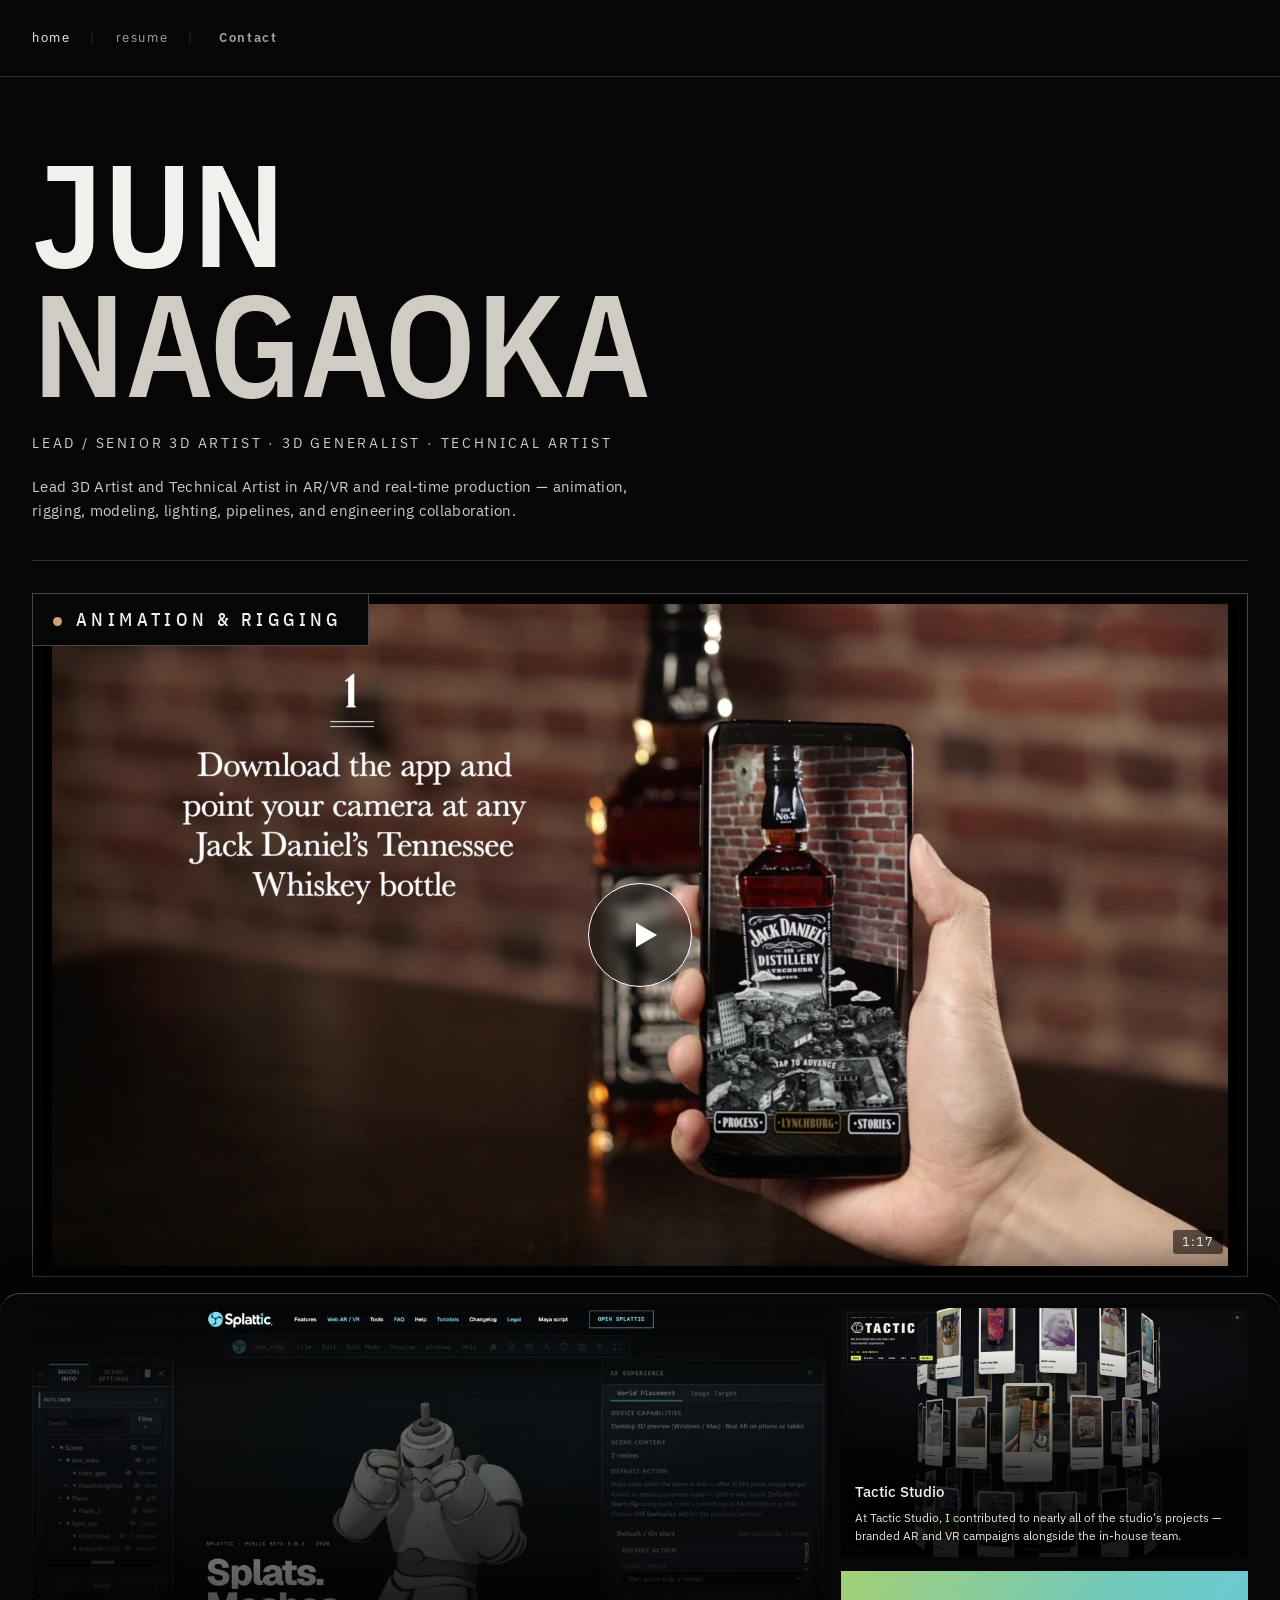
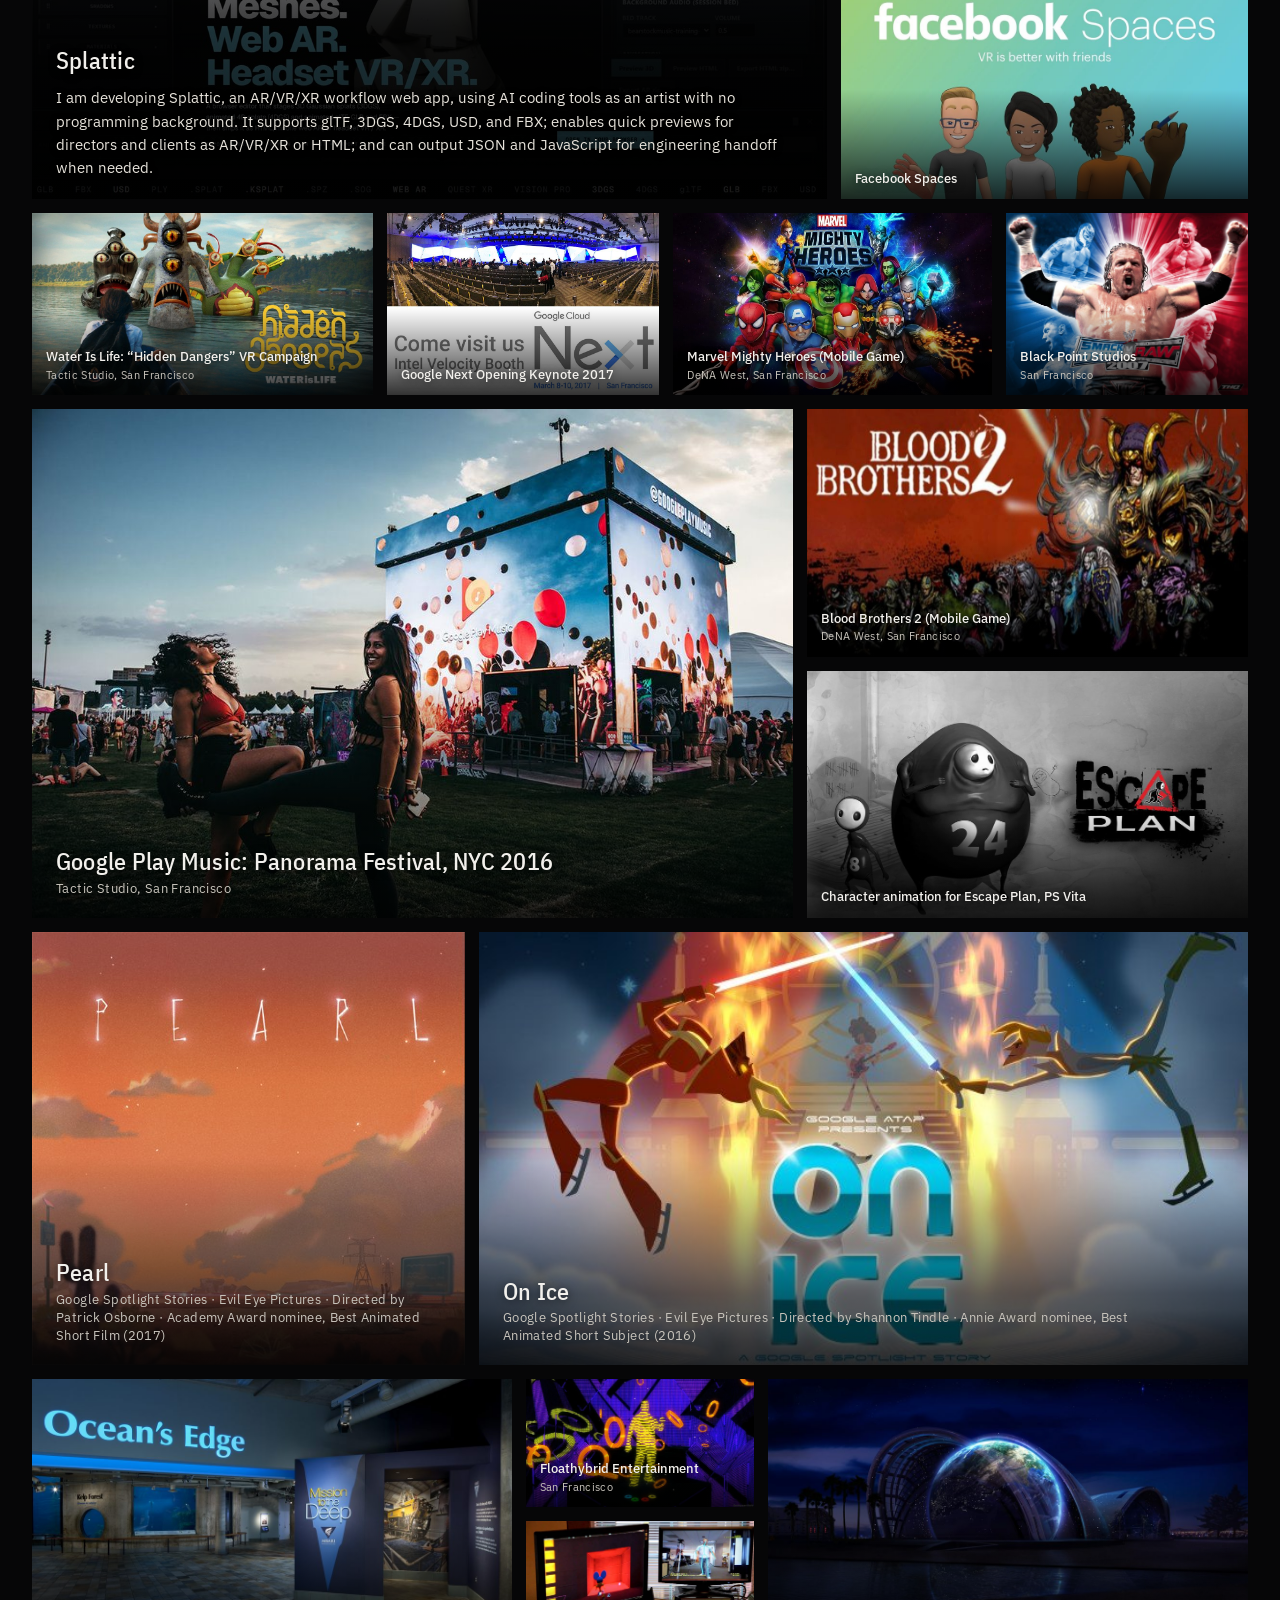
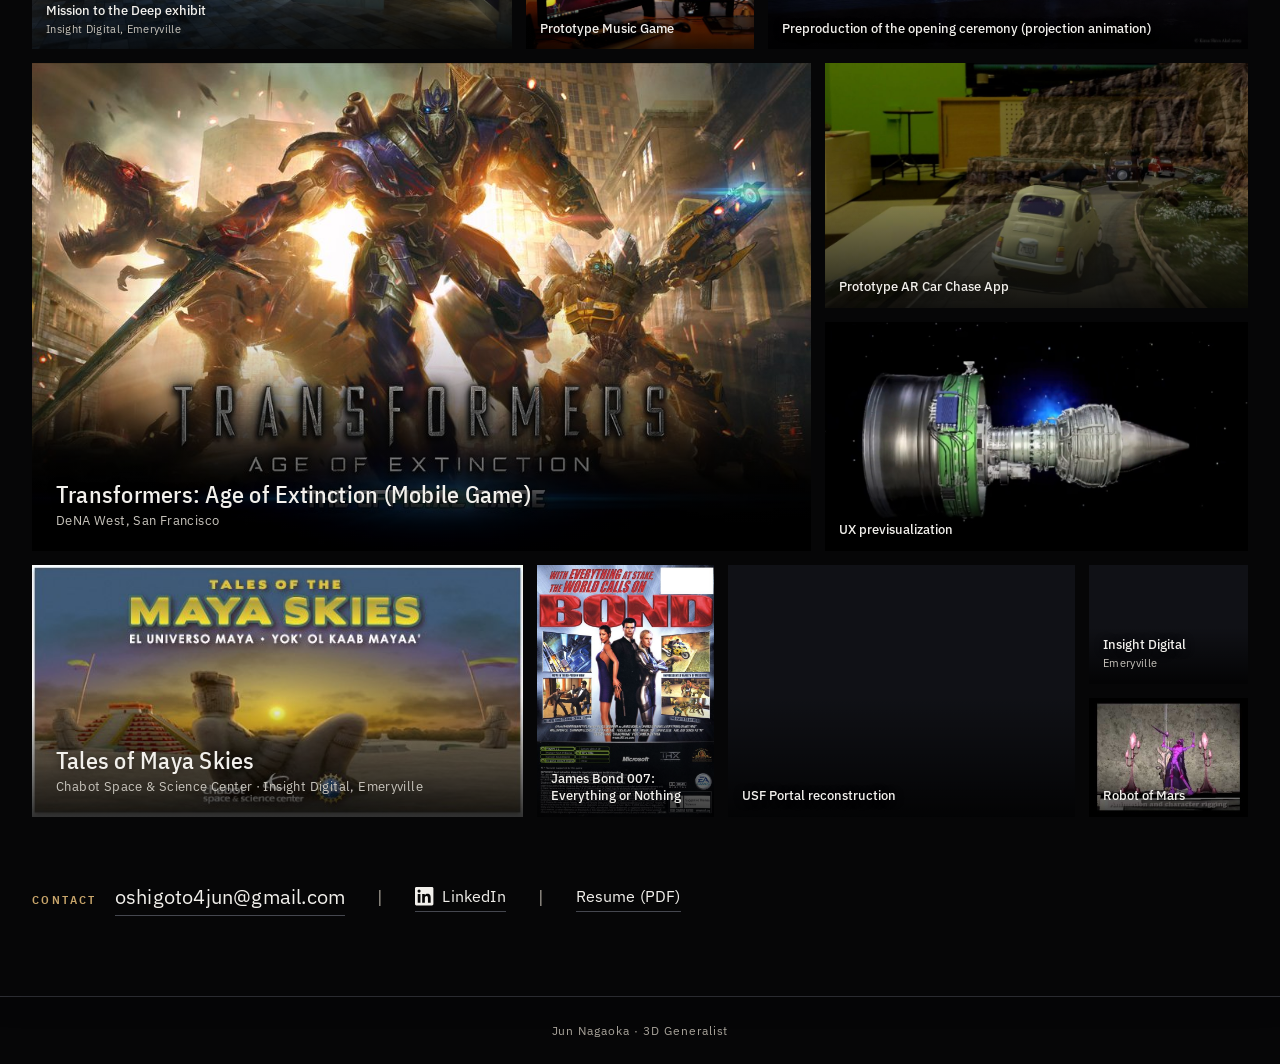
==== commit 4abd1af5: "Hover video previews, studio descriptions on tiles, contact strip with LinkedIn, GEnx cover for UX p" ====
--- a/index.html
+++ b/index.html
@@ -5,13 +5,16 @@
  <div class="reel-video"><video preload="metadata" playsinline poster="/assets/reel/reel-poster.jpg" aria-label="Animation &amp; Rigging reel"><source src="/assets/reel/animation-rigging-reel.mp4" type="video/mp4"></video>
  <button type="button" class="play" data-reel-play aria-label="Play reel: Animation &amp; Rigging"><svg viewBox="0 0 24 24" aria-hidden="true"><path d="M8 5v14l12-7z"/></svg></button><span class="dur" data-reel-dur>1:17</span></div>
  <figcaption class="reel-cap">Animation &amp; Rigging</figcaption></figure></div>
-<div class="sheet" data-sheet><div class="grid"><div class="row" style="aspect-ratio:2.4746"><div class="cell" style="flex:1.6194 1 0"><a class="tile studio feat" href="https://www.splattic.com/" target="_blank" rel="noopener noreferrer" aria-label="Splattic (opens in a new tab)"><img src="/assets/work/splattic.jpg" alt="Splattic" decoding="async"><span class="cap"><b>Splattic</b></span></a></div><div class="cell stack" style="flex:0.8300 1 0"><a class="tile studio" href="https://tactic.studio/" target="_blank" rel="noopener noreferrer" aria-label="Tactic Studio (opens in a new tab)" style="flex:0.6125 1 0"><img src="/assets/work/tactic-studio.jpg" alt="Tactic Studio" decoding="async"><span class="cap"><b>Tactic Studio</b></span></a><button type="button" class="tile" data-project="fb" aria-label="Facebook Spaces: open project" style="flex:0.5620 1 0"><img src="/assets/work/facebook-spaces.jpg" alt="Facebook Spaces" decoding="async"><span class="cap"><b>Facebook Spaces</b></span></button></div></div><div class="row" style="aspect-ratio:6.6811"><div class="cell" style="flex:1.8832 1 0"><button type="button" class="tile" data-project="water" aria-label="Water Is Life: “Hidden Dangers” VR Campaign: open project"><img src="/assets/work/water-is-life-hidden-dangers-vr-campaign.jpg" alt="Water Is Life: “Hidden Dangers” VR Campaign" decoding="async"><span class="cap"><b>Water Is Life: “Hidden Dangers” VR Campaign</b><span class="meta">Tactic Studio, San Francisco</span></span></button></div><div class="cell" style="flex:1.5000 1 0"><button type="button" class="tile" data-project="gnext" aria-label="Google Next Opening Keynote 2017: open project"><img src="/assets/work/google-next-opening-keynote-2017.jpg" alt="Google Next Opening Keynote 2017" decoding="async"><span class="cap"><b>Google Next Opening Keynote 2017</b></span></button></div><div class="cell" style="flex:1.7606 1 0"><button type="button" class="tile" data-project="marvel" aria-label="Marvel Mighty Heroes (Mobile Game): open project"><img src="/assets/work/marvel-mighty-heroes-mobile-game.jpg" alt="Marvel Mighty Heroes (Mobile Game)" decoding="async"><span class="cap"><b>Marvel Mighty Heroes (Mobile Game)</b><span class="meta">DeNA West, San Francisco</span></span></button></div><div class="cell" style="flex:1.3333 1 0"><button type="button" class="tile" data-project="bp" aria-label="Black Point Studios: open project"><img src="/assets/work/black-point-studios-san-francisco.jpg" alt="Black Point Studios" decoding="async"><span class="cap"><b>Black Point Studios</b><span class="meta">San Francisco</span></span></button></div></div><div class="row" style="aspect-ratio:2.3924"><div class="cell" style="flex:1.4993 1 0"><button type="button" class="tile feat" data-project="gpm" aria-label="Google Play Music: Panorama Festival, NYC 2016: open project"><img src="/assets/work/google-play-music-panorama-festival-nyc-2016.jpg" alt="Google Play Music: Panorama Festival, NYC 2016" decoding="async"><span class="cap"><b>Google Play Music: Panorama Festival, NYC 2016</b><span class="meta">Tactic Studio, San Francisco</span></span></button></div><div class="cell stack" style="flex:0.8688 1 0"><button type="button" class="tile" data-project="blood" aria-label="Blood Brothers 2 (Mobile Game): open project" style="flex:0.5620 1 0"><img src="/assets/work/blood-brothers-2-mobile-game.jpg" alt="Blood Brothers 2 (Mobile Game)" decoding="async"><span class="cap"><b>Blood Brothers 2 (Mobile Game)</b><span class="meta">DeNA West, San Francisco</span></span></button><button type="button" class="tile" data-project="escape" aria-label="Character animation for Escape Plan, PS Vita: open project" style="flex:0.5610 1 0"><img src="/assets/work/character-animation-for-escape-plan-ps-vita.jpg" alt="Character animation for Escape Plan, PS Vita" decoding="async"><span class="cap"><b>Character animation for Escape Plan, PS Vita</b></span></button></div></div><div class="row" style="aspect-ratio:2.8057"><div class="cell" style="flex:1.0000 1 0"><button type="button" class="tile feat" data-project="pearl" aria-label="Pearl: open project"><img src="/assets/work/pearl.jpg" alt="Pearl" decoding="async"><span class="cap"><b>Pearl</b><span class="meta">Google Spotlight Stories · Evil Eye Pictures · Directed by Patrick Osborne · Academy Award nominee, Best Animated Short Film (2017)</span></span></button></div><div class="cell" style="flex:1.7772 1 0"><button type="button" class="tile feat" data-project="onice" aria-label="On Ice: open project"><img src="/assets/work/on-ice.jpg" alt="On Ice" decoding="async"><span class="cap"><b>On Ice</b><span class="meta">Google Spotlight Stories · Evil Eye Pictures · Directed by Shannon Tindle · Annie Award nominee, Best Animated Short Subject (2016)</span></span></button></div></div><div class="row" style="aspect-ratio:4.4992"><div class="cell" style="flex:1.7794 1 0"><button type="button" class="tile" data-project="mission" aria-label="Mission to the Deep exhibit: open project"><img src="/assets/work/mission-to-the-deep-exhibit.jpg" alt="Mission to the Deep exhibit" decoding="async"><span class="cap"><b>Mission to the Deep exhibit</b><span class="meta">Insight Digital, Emeryville</span></span></button></div><div class="cell stack" style="flex:0.8490 1 0"><button type="button" class="tile" data-project="float" aria-label="Floathybrid Entertainment: open project" style="flex:0.5620 1 0"><img src="/assets/work/floathybrid-entertainment-sf.jpg" alt="Floathybrid Entertainment" decoding="async"><span class="cap"><b>Floathybrid Entertainment</b><span class="meta">San Francisco</span></span></button><button type="button" class="tile" data-project="music" aria-label="Prototype Music Game: open project" style="flex:0.5620 1 0"><img src="/assets/work/prototype-music-game.jpg" alt="Prototype Music Game" decoding="async"><span class="cap"><b>Prototype Music Game</b></span></button></div><div class="cell" style="flex:1.7794 1 0"><button type="button" class="tile" data-project="preprod" aria-label="Preproduction of the opening ceremony (projection animation): open project"><img src="/assets/work/preproduction-of-the-opening-ceremony-projection.jpg" alt="Preproduction of the opening ceremony (projection animation)" decoding="async"><span class="cap"><b>Preproduction of the opening ceremony (projection animation)</b></span></button></div></div><div class="row" style="aspect-ratio:2.3589"><div class="cell" style="flex:1.6000 1 0"><button type="button" class="tile feat" data-project="trans" aria-label="Transformers: Age of Extinction (Mobile Game): open project"><img src="/assets/work/transformer-age-of-extinction-mobile-game.jpg" alt="Transformers: Age of Extinction (Mobile Game)" decoding="async"><span class="cap"><b>Transformers: Age of Extinction (Mobile Game)</b><span class="meta">DeNA West, San Francisco</span></span></button></div><div class="cell stack" style="flex:0.7349 1 0"><button type="button" class="tile" data-project="ar" aria-label="Prototype AR Car Chase App: open project" style="flex:0.5780 1 0"><img src="/assets/work/prototype-ar-car-chase-app.jpg" alt="Prototype AR Car Chase App" decoding="async"><span class="cap"><b>Prototype AR Car Chase App</b></span></button><button type="button" class="tile" data-project="ux" aria-label="UX previsualization: open project" style="flex:0.7500 1 0"><img src="/assets/work/ux-previsualization.jpg" alt="UX previsualization" decoding="async"><span class="cap"><b>UX previsualization</b></span></button></div></div><div class="row" style="aspect-ratio:4.8256"><div class="cell" style="flex:1.9564 1 0"><button type="button" class="tile feat" data-project="maya" aria-label="Tales of Maya Skies: open project"><img src="/assets/work/maya-skies.jpg" alt="Tales of Maya Skies" decoding="async"><span class="cap"><b>Tales of Maya Skies</b><span class="meta">Chabot Space &amp; Science Center · Insight Digital, Emeryville</span></span></button></div><div class="cell" style="flex:0.7048 1 0"><button type="button" class="tile" data-project="mondo" aria-label="James Bond 007: Everything or Nothing: open project"><img src="/assets/work/mondo-media-studio.jpg" alt="James Bond 007: Everything or Nothing" decoding="async"><span class="cap"><b>James Bond 007: Everything or Nothing</b></span></button></div><div class="cell" style="flex:1.3832 1 0"><button type="button" class="tile" data-project="usf" aria-label="USF Portal reconstruction: open project"><img src="/assets/work/usf-portal-reconstruction.jpg" alt="USF Portal reconstruction" decoding="async"><span class="cap"><b>USF Portal reconstruction</b></span></button></div><div class="cell stack" style="flex:0.6339 1 0"><button type="button" class="tile" data-project="insight" aria-label="Insight Digital: open project" style="flex:0.7500 1 0"><img src="/assets/work/insight-digital-emeryville.jpg" alt="Insight Digital" decoding="async"><span class="cap"><b>Insight Digital</b><span class="meta">Emeryville</span></span></button><button type="button" class="tile" data-project="robot" aria-label="Robot of Mars: open project" style="flex:0.7500 1 0"><img src="/assets/work/robot-of-mars.jpg" alt="Robot of Mars" decoding="async"><span class="cap"><b>Robot of Mars</b></span></button></div></div></div>
-<div class="about"><div><h3>Tactic Studio</h3><p>At Tactic Studio, I contributed to nearly all of the studio&#x27;s projects — branded AR and VR campaigns alongside the in-house team.</p><a href="https://tactic.studio/" target="_blank" rel="noopener noreferrer">tactic.studio ↗</a></div><div><h3>Splattic</h3><p>I am developing Splattic, an AR/VR/XR workflow web app, using AI coding tools as an artist with no programming background. It supports glTF, 3DGS, 4DGS, USD, and FBX; enables quick previews for directors and clients as AR/VR/XR or HTML; and can output JSON and JavaScript for engineering handoff when needed.</p><a href="https://www.splattic.com/" target="_blank" rel="noopener noreferrer">splattic.com ↗</a></div></div></div>
+<div class="sheet" data-sheet><div class="grid"><div class="row" style="aspect-ratio:2.4746"><div class="cell" style="flex:1.6194 1 0"><a class="tile studio feat has-desc" href="https://www.splattic.com/" target="_blank" rel="noopener noreferrer" aria-label="Splattic (opens in a new tab)"><img src="/assets/work/splattic.jpg" alt="Splattic" decoding="async"><span class="cap"><b>Splattic</b><span class="desc">I am developing Splattic, an AR/VR/XR workflow web app, using AI coding tools as an artist with no programming background. It supports glTF, 3DGS, 4DGS, USD, and FBX; enables quick previews for directors and clients as AR/VR/XR or HTML; and can output JSON and JavaScript for engineering handoff when needed.</span></span></a></div><div class="cell stack" style="flex:0.8300 1 0"><a class="tile studio has-desc" href="https://tactic.studio/" target="_blank" rel="noopener noreferrer" aria-label="Tactic Studio (opens in a new tab)" data-wide style="flex:0.6125 1 0"><img src="/assets/work/tactic-studio.jpg" alt="Tactic Studio" decoding="async"><video class="pv" muted loop playsinline preload="none" tabindex="-1" aria-hidden="true" data-src="/assets/previews/tactic-studio.mp4"></video><span class="cap"><b>Tactic Studio</b><span class="desc">At Tactic Studio, I contributed to nearly all of the studio&#x27;s projects — branded AR and VR campaigns alongside the in-house team.</span></span></a><button type="button" class="tile" data-project="fb" aria-label="Facebook Spaces: open project" data-wide style="flex:0.5620 1 0"><img src="/assets/work/facebook-spaces.jpg" alt="Facebook Spaces" decoding="async"><span class="cap"><b>Facebook Spaces</b></span></button></div></div><div class="row" style="aspect-ratio:6.6811"><div class="cell" style="flex:1.8832 1 0"><button type="button" class="tile" data-project="water" aria-label="Water Is Life: “Hidden Dangers” VR Campaign: open project"><img src="/assets/work/water-is-life-hidden-dangers-vr-campaign.jpg" alt="Water Is Life: “Hidden Dangers” VR Campaign" decoding="async"><video class="pv" muted loop playsinline preload="none" tabindex="-1" aria-hidden="true" data-src="/assets/previews/water-is-life.mp4"></video><span class="cap"><b>Water Is Life: “Hidden Dangers” VR Campaign</b><span class="meta">Tactic Studio, San Francisco</span></span></button></div><div class="cell" style="flex:1.5000 1 0"><button type="button" class="tile" data-project="gnext" aria-label="Google Next Opening Keynote 2017: open project"><img src="/assets/work/google-next-opening-keynote-2017.jpg" alt="Google Next Opening Keynote 2017" decoding="async"><span class="cap"><b>Google Next Opening Keynote 2017</b></span></button></div><div class="cell" style="flex:1.7606 1 0"><button type="button" class="tile" data-project="marvel" aria-label="Marvel Mighty Heroes (Mobile Game): open project"><img src="/assets/work/marvel-mighty-heroes-mobile-game.jpg" alt="Marvel Mighty Heroes (Mobile Game)" decoding="async"><span class="cap"><b>Marvel Mighty Heroes (Mobile Game)</b><span class="meta">DeNA West, San Francisco</span></span></button></div><div class="cell" style="flex:1.3333 1 0"><button type="button" class="tile" data-project="bp" aria-label="Black Point Studios: open project"><img src="/assets/work/black-point-studios-san-francisco.jpg" alt="Black Point Studios" decoding="async"><span class="cap"><b>Black Point Studios</b><span class="meta">San Francisco</span></span></button></div></div><div class="row" style="aspect-ratio:2.3924"><div class="cell" style="flex:1.4993 1 0"><button type="button" class="tile feat" data-project="gpm" aria-label="Google Play Music: Panorama Festival, NYC 2016: open project"><img src="/assets/work/google-play-music-panorama-festival-nyc-2016.jpg" alt="Google Play Music: Panorama Festival, NYC 2016" decoding="async"><span class="cap"><b>Google Play Music: Panorama Festival, NYC 2016</b><span class="meta">Tactic Studio, San Francisco</span></span></button></div><div class="cell stack" style="flex:0.8688 1 0"><button type="button" class="tile" data-project="blood" aria-label="Blood Brothers 2 (Mobile Game): open project" style="flex:0.5620 1 0"><img src="/assets/work/blood-brothers-2-mobile-game.jpg" alt="Blood Brothers 2 (Mobile Game)" decoding="async"><span class="cap"><b>Blood Brothers 2 (Mobile Game)</b><span class="meta">DeNA West, San Francisco</span></span></button><button type="button" class="tile" data-project="escape" aria-label="Character animation for Escape Plan, PS Vita: open project" style="flex:0.5610 1 0"><img src="/assets/work/character-animation-for-escape-plan-ps-vita.jpg" alt="Character animation for Escape Plan, PS Vita" decoding="async"><span class="cap"><b>Character animation for Escape Plan, PS Vita</b></span></button></div></div><div class="row" style="aspect-ratio:2.8057"><div class="cell" style="flex:1.0000 1 0"><button type="button" class="tile feat" data-project="pearl" aria-label="Pearl: open project"><img src="/assets/work/pearl.jpg" alt="Pearl" decoding="async"><video class="pv" muted loop playsinline preload="none" tabindex="-1" aria-hidden="true" data-src="/assets/previews/pearl.mp4"></video><span class="cap"><b>Pearl</b><span class="meta">Google Spotlight Stories · Evil Eye Pictures · Directed by Patrick Osborne · Academy Award nominee, Best Animated Short Film (2017)</span></span></button></div><div class="cell" style="flex:1.7772 1 0"><button type="button" class="tile feat" data-project="onice" aria-label="On Ice: open project"><img src="/assets/work/on-ice.jpg" alt="On Ice" decoding="async"><video class="pv" muted loop playsinline preload="none" tabindex="-1" aria-hidden="true" data-src="/assets/previews/on-ice.mp4"></video><span class="cap"><b>On Ice</b><span class="meta">Google Spotlight Stories · Evil Eye Pictures · Directed by Shannon Tindle · Annie Award nominee, Best Animated Short Subject (2016)</span></span></button></div></div><div class="row" style="aspect-ratio:4.4992"><div class="cell" style="flex:1.7794 1 0"><button type="button" class="tile" data-project="mission" aria-label="Mission to the Deep exhibit: open project"><img src="/assets/work/mission-to-the-deep-exhibit.jpg" alt="Mission to the Deep exhibit" decoding="async"><span class="cap"><b>Mission to the Deep exhibit</b><span class="meta">Insight Digital, Emeryville</span></span></button></div><div class="cell stack" style="flex:0.8490 1 0"><button type="button" class="tile" data-project="float" aria-label="Floathybrid Entertainment: open project" style="flex:0.5620 1 0"><img src="/assets/work/floathybrid-entertainment-sf.jpg" alt="Floathybrid Entertainment" decoding="async"><span class="cap"><b>Floathybrid Entertainment</b><span class="meta">San Francisco</span></span></button><button type="button" class="tile" data-project="music" aria-label="Prototype Music Game: open project" style="flex:0.5620 1 0"><img src="/assets/work/prototype-music-game.jpg" alt="Prototype Music Game" decoding="async"><span class="cap"><b>Prototype Music Game</b></span></button></div><div class="cell" style="flex:1.7794 1 0"><button type="button" class="tile" data-project="preprod" aria-label="Preproduction of the opening ceremony (projection animation): open project"><img src="/assets/work/preproduction-of-the-opening-ceremony-projection.jpg" alt="Preproduction of the opening ceremony (projection animation)" decoding="async"><span class="cap"><b>Preproduction of the opening ceremony (projection animation)</b></span></button></div></div><div class="row" style="aspect-ratio:2.4957"><div class="cell" style="flex:1.6000 1 0"><button type="button" class="tile feat" data-project="trans" aria-label="Transformers: Age of Extinction (Mobile Game): open project"><img src="/assets/work/transformer-age-of-extinction-mobile-game.jpg" alt="Transformers: Age of Extinction (Mobile Game)" decoding="async"><span class="cap"><b>Transformers: Age of Extinction (Mobile Game)</b><span class="meta">DeNA West, San Francisco</span></span></button></div><div class="cell stack" style="flex:0.8703 1 0"><button type="button" class="tile" data-project="ar" aria-label="Prototype AR Car Chase App: open project" style="flex:0.5780 1 0"><img src="/assets/work/prototype-ar-car-chase-app.jpg" alt="Prototype AR Car Chase App" decoding="async"><span class="cap"><b>Prototype AR Car Chase App</b></span></button><button type="button" class="tile" data-project="ux" aria-label="UX previsualization: open project" style="flex:0.5418 1 0"><img src="/assets/work/ux-previsualization.jpg" alt="UX previsualization" decoding="async"><video class="pv" muted loop playsinline preload="none" tabindex="-1" aria-hidden="true" data-src="/assets/previews/ux-previsualization.mp4"></video><span class="cap"><b>UX previsualization</b></span></button></div></div><div class="row" style="aspect-ratio:4.8256"><div class="cell" style="flex:1.9564 1 0"><button type="button" class="tile feat" data-project="maya" aria-label="Tales of Maya Skies: open project"><img src="/assets/work/maya-skies.jpg" alt="Tales of Maya Skies" decoding="async"><video class="pv" muted loop playsinline preload="none" tabindex="-1" aria-hidden="true" data-src="/assets/previews/maya-skies.mp4"></video><span class="cap"><b>Tales of Maya Skies</b><span class="meta">Chabot Space &amp; Science Center · Insight Digital, Emeryville</span></span></button></div><div class="cell" style="flex:0.7048 1 0"><button type="button" class="tile" data-project="mondo" aria-label="James Bond 007: Everything or Nothing: open project"><img src="/assets/work/mondo-media-studio.jpg" alt="James Bond 007: Everything or Nothing" decoding="async"><span class="cap"><b>James Bond 007: Everything or Nothing</b></span></button></div><div class="cell" style="flex:1.3832 1 0"><button type="button" class="tile" data-project="usf" aria-label="USF Portal reconstruction: open project"><img src="/assets/work/usf-portal-reconstruction.jpg" alt="USF Portal reconstruction" decoding="async"><span class="cap"><b>USF Portal reconstruction</b></span></button></div><div class="cell stack" style="flex:0.6339 1 0"><button type="button" class="tile" data-project="insight" aria-label="Insight Digital: open project" style="flex:0.7500 1 0"><img src="/assets/work/insight-digital-emeryville.jpg" alt="Insight Digital" decoding="async"><span class="cap"><b>Insight Digital</b><span class="meta">Emeryville</span></span></button><button type="button" class="tile" data-project="robot" aria-label="Robot of Mars: open project" style="flex:0.7500 1 0"><img src="/assets/work/robot-of-mars.jpg" alt="Robot of Mars" decoding="async"><span class="cap"><b>Robot of Mars</b></span></button></div></div></div>
+<section class="contact" id="contact" aria-labelledby="contact-h"><h2 id="contact-h">Contact</h2><ul>
+<li><a class="contact-mail" href="mailto:oshigoto4jun@gmail.com">oshigoto4jun@gmail.com</a></li>
+<li><a class="contact-li" href="https://www.linkedin.com/in/junnagaoka3d/" target="_blank" rel="noopener noreferrer"><svg viewBox="0 0 24 24" aria-hidden="true" focusable="false"><path d="M20.45 20.45h-3.56v-5.57c0-1.33-.03-3.04-1.85-3.04-1.85 0-2.14 1.45-2.14 2.94v5.67H9.35V9h3.41v1.56h.05c.48-.9 1.64-1.85 3.37-1.85 3.6 0 4.27 2.37 4.27 5.45v6.29zM5.34 7.43a2.06 2.06 0 1 1 0-4.12 2.06 2.06 0 0 1 0 4.12zM7.12 20.45H3.56V9h3.56v11.45zM22.22 0H1.77C.79 0 0 .77 0 1.73v20.54C0 23.23.79 24 1.77 24h20.45c.98 0 1.78-.77 1.78-1.73V1.73C24 .77 23.2 0 22.22 0z"/></svg><span>LinkedIn</span></a></li>
+<li><a class="contact-cv" href="/assets/Jun_Nagaoka_Resume_2027.pdf" target="_blank" rel="noopener noreferrer">Resume (PDF)</a></li></ul></section></div>
 </section>
 <div class="pm" data-pm hidden><div class="pm-backdrop" data-pm-close></div><div class="pm-dialog" role="dialog" aria-modal="true" aria-labelledby="pm-title"><header class="pm-head"><div><h2 id="pm-title" data-pm-title></h2><p class="pm-credit" data-pm-credit></p></div><button type="button" class="pm-close" data-pm-close aria-label="Close">✕</button></header>
 <div class="pm-body"><div class="pm-stage" data-pm-stage></div><button type="button" class="pm-nav pm-prev" data-pm-prev aria-label="Previous">‹</button><button type="button" class="pm-nav pm-next" data-pm-next aria-label="Next">›</button>
 <div class="pm-thumbs" data-pm-thumbs></div><div class="pm-text" data-pm-text></div></div></div></div>
-<script type="application/json" id="work-data">{"pearl":{"title":"Pearl","credit":"Google Spotlight Stories · Evil Eye Pictures, San Francisco","text":["Directed by Patrick Osborne. A father and daughter travel the country in their hatchback, chasing their dreams — Google Spotlight Stories’ “Pearl” for 360°, VR, and theatrical release. Academy Award nominee, Best Animated Short Film (2017)."],"notes":[],"media":[{"t":"img","src":"/assets/wp-import/image3.jpeg"},{"t":"yt","id":"WqCH4DNQBUA"},{"t":"img","src":"/assets/wp-import/image1.jpeg"}]},"onice":{"title":"On Ice","credit":"Google Spotlight Stories · Evil Eye Pictures, San Francisco","text":["Directed by Shannon Tindle. A Google Spotlight Stories VR short about an extravagant ice show and its star performer interrupted by an unlikely interloper. Annie Award nominee, Best Animated Short Subject (43rd Annie Awards, 2016)."],"notes":[],"media":[{"t":"img","src":"/assets/wp-import/image4.jpeg"},{"t":"yt","id":"0cYI8AXkC2I"},{"t":"img","src":"/assets/wp-import/image1.jpeg"}]},"maya":{"title":"Tales of Maya Skies","credit":"Chabot Space & Science Center · Insight Digital, Emeryville","text":[],"notes":["( http://www.chabotspace.org/maya-skies )","Model, texture and camera animation","Tales of Mayaskies (Chabot Space &amp; Science Center)","( www.mayaskies.org )"],"media":[{"t":"img","src":"/assets/wp-import/maya-skies-medium.jpg"},{"t":"yt","id":"43kbf30fFGU"}]},"insight":{"title":"Insight Digital","credit":"Emeryville","text":[],"notes":[],"media":[{"t":"img","src":"/assets/wp-import/pok_recon_clr.jpg","alt":"pok_recon_clr.jpg"},{"t":"img","src":"/assets/wp-import/osario_top_render03.jpg","alt":"osario_top_render03.jpg"},{"t":"img","src":"/assets/wp-import/osr_s_struc_current.jpg","alt":"osr_s_struc_current.jpg"},{"t":"img","src":"/assets/wp-import/osr_testrender11.jpg","alt":"osr_testrender11.jpg"},{"t":"img","src":"/assets/wp-import/ballcourt_freeze.jpg","alt":"ballcourt_freeze.jpg"},{"t":"img","src":"/assets/wp-import/osario_test01.jpg","alt":"osario_test01.jpg"},{"t":"img","src":"/assets/wp-import/balankanche-cave.jpg","alt":"balankanche-cave.jpg"},{"t":"img","src":"/assets/wp-import/chac_turntable_001.jpg","alt":"chac_turntable_001.jpg"},{"t":"img","src":"/assets/wp-import/earth_rendertest.jpg","alt":"earth_rendertest.jpg"},{"t":"img","src":"/assets/wp-import/gebelsilsilah_02.jpg","alt":"gebelsilsilah_02.jpg"},{"t":"img","src":"/assets/wp-import/gebelsilsilah_03.jpg","alt":"gebelsilsilah_03.jpg"},{"t":"img","src":"/assets/wp-import/unfinished_obelisk_04.jpg","alt":"unfinished_obelisk_04.jpg"},{"t":"img","src":"/assets/wp-import/unfinished_obelisk_02.jpg","alt":"unfinished_obelisk_02.jpg"},{"t":"yt","id":"TtDKJoyWe8w"},{"t":"yt","id":"xKktVFeK5XA"},{"t":"yt","id":"FTaEShhGao0"}]},"fb":{"title":"Facebook Spaces","credit":"","text":[],"notes":[],"media":[{"t":"img","src":"/assets/wp-import/facebook_spaces.jpg","alt":"Facebook_spaces"},{"t":"yt","id":"dr_04PCSDWE"}]},"gnext":{"title":"Google Next Opening Keynote 2017","credit":"","text":[],"notes":[],"media":[{"t":"img","src":"/assets/wp-import/gcn-2017.jpg","alt":"gcn-2017"},{"t":"yt","id":"veHABFj4GfU"}]},"gpm":{"title":"Google Play Music: Panorama Festival, NYC 2016","credit":"Tactic Studio, San Francisco","text":[],"notes":[],"media":[{"t":"img","src":"/assets/wp-import/googleplaymusicpanorama_c_formatted.jpg","alt":"GooglePlayMusicPanorama_c_formatted"},{"t":"yt","id":"_t--N1qnmPQ"}]},"water":{"title":"Water Is Life: “Hidden Dangers” VR Campaign","credit":"Tactic Studio, San Francisco","text":[],"notes":[],"media":[{"t":"img","src":"/assets/wp-import/water-is-life_b_v-2.jpg","alt":"Water-Is-Life_B_V-2"},{"t":"yt","id":"BsVsZMit2xk"}]},"mission":{"title":"Mission to the Deep exhibit","credit":"Insight Digital, Emeryville","text":[],"notes":[],"media":[{"t":"img","src":"/assets/wp-import/montereybayaquarium.jpg","alt":"MontereyBayAquarium.jpg"},{"t":"img","src":"/assets/wp-import/mba_color_2line.jpg","alt":"Print"},{"t":"img","src":"/assets/wp-import/missiontothedeep.jpg","alt":"MissionToTheDeep"}]},"marvel":{"title":"Marvel Mighty Heroes (Mobile Game)","credit":"DeNA West, San Francisco","text":[],"notes":["Character rigging"],"media":[{"t":"img","src":"/assets/wp-import/marvelmightyheroes.jpg","alt":"MarvelMightyHeroes"},{"t":"yt","id":"DjZyFg5CHIs"}]},"blood":{"title":"Blood Brothers 2 (Mobile Game)","credit":"DeNA West, San Francisco","text":[],"notes":["Particle FX in Unity"],"media":[{"t":"img","src":"/assets/wp-import/bloodbrothers2.jpg","alt":"BloodBrothers2"},{"t":"yt","id":"n8hyRJ2-8Gg"}]},"trans":{"title":"Transformers: Age of Extinction (Mobile Game)","credit":"DeNA West, San Francisco","text":[],"notes":["character rigging, animation, modeling and Maya to Unity integration","DeNA West, San Francisco"],"media":[{"t":"img","src":"/assets/wp-import/image2.jpeg","alt":"image"},{"t":"yt","id":"qNJiQgRF2N4"}]},"float":{"title":"Floathybrid Entertainment","credit":"Floathybrid Entertainment, SF","text":[],"notes":[],"media":[{"t":"img","src":"/assets/wp-import/flux04.jpg","alt":"flux04.jpg"},{"t":"img","src":"/assets/wp-import/squishbot_char012.png","alt":"Squishbot_char01"},{"t":"img","src":"/assets/wp-import/flux03.jpg","alt":"flux03.jpg"},{"t":"img","src":"/assets/wp-import/flux01.jpg","alt":"flux01.jpg"},{"t":"img","src":"/assets/wp-import/flux09.jpg","alt":"flux09.jpg"},{"t":"img","src":"/assets/wp-import/flux10.jpg","alt":"flux10.jpg"},{"t":"img","src":"/assets/wp-import/flux08.jpg","alt":"flux08.jpg"},{"t":"img","src":"/assets/wp-import/flux07.jpg","alt":"flux07.jpg"},{"t":"img","src":"/assets/wp-import/flux06.jpg","alt":"flux06.jpg"},{"t":"yt","id":"vUs4ciRpp9U"},{"t":"yt","id":"xiLVplQkx4A"},{"t":"yt","id":"atQMxp4Nzu8"}]},"music":{"title":"Prototype Music Game","credit":"","text":[],"notes":[],"media":[{"t":"yt","id":"lSE75HAgK7s"}]},"ar":{"title":"Prototype AR Car Chase App","credit":"","text":[],"notes":[],"media":[{"t":"img","src":"/assets/wp-import/ar_carchase01.jpg","alt":"AR_CarChase01"},{"t":"img","src":"/assets/wp-import/ar_previs_set.jpg","alt":"AR_Previs_Set"},{"t":"yt","id":"niP56RBPha0"}]},"escape":{"title":"Character animation for Escape Plan, PS Vita","credit":"","text":[],"notes":[],"media":[{"t":"img","src":"/assets/wp-import/escapeplan.jpg","alt":"EscapePlan"},{"t":"img","src":"/assets/wp-import/lil_deform_shapes.jpg","alt":"Lil_deform_shapes"},{"t":"yt","id":"c10vfQtNzjI"},{"t":"yt","id":"9WmTE7315uQ"}]},"ux":{"title":"UX previsualization","credit":"","text":[],"notes":[],"media":[{"t":"yt","id":"zo9Aehj5grw"},{"t":"yt","id":"5k46NL7Btcg"}]},"usf":{"title":"USF Portal reconstruction","credit":"","text":[],"notes":[],"media":[{"t":"img","src":"/assets/wp-import/usf3.jpg","alt":"usf3.jpg"},{"t":"img","src":"/assets/wp-import/usf_portal.jpg","alt":"usf_portal.jpg"},{"t":"img","src":"/assets/wp-import/usf2.jpg","alt":"usf2.jpg"},{"t":"img","src":"/assets/wp-import/ovila_church_portal_at_usf.jpg","alt":"ovila_church_portal_at_usf.jpg"}]},"preprod":{"title":"Preproduction of the opening ceremony (projection animation)","credit":"","text":[],"notes":[],"media":[{"t":"img","src":"/assets/wp-import/trinidad-and-tobago-national-academy-for-the-performing-arts_05.jpg","alt":"trinidad-and-tobago-national-academy-for-the-performing-arts_05.jpg"},{"t":"img","src":"/assets/wp-import/trinidad-and-tobago-national-academy-for-the-performing-arts_01.jpg","alt":"trinidad-and-tobago-national-academy-for-the-performing-arts_01.jpg"},{"t":"img","src":"/assets/wp-import/trinidad-and-tobago-national-academy-for-the-performing-arts_04.jpg","alt":"trinidad-and-tobago-national-academy-for-the-performing-arts_04.jpg"},{"t":"img","src":"/assets/wp-import/trinidad-and-tobago-national-academy-for-the-performing-arts_03.jpg","alt":"trinidad-and-tobago-national-academy-for-the-performing-arts_03.jpg"}]},"bp":{"title":"Black Point Studios","credit":"Black Point Studios, San Francisco","text":[],"notes":[],"media":[{"t":"img","src":"/assets/wp-import/wwe_smackdown2007.jpg","alt":"WWE_SmackDown2007"},{"t":"img","src":"/assets/wp-import/the-bourne-conspiracy.jpg","alt":"the-bourne-conspiracy"},{"t":"img","src":"/assets/wp-import/blacksite-area-51-ps3.jpg","alt":"blacksite-area-51-ps3"},{"t":"img","src":"/assets/wp-import/gods-and-heroes-rome-rising.jpg","alt":"gods-and-heroes-rome-rising"},{"t":"img","src":"/assets/wp-import/ironman_cinematic.jpg","alt":"ironman_cinematic"},{"t":"img","src":"/assets/wp-import/stranglehold.jpg","alt":"Stranglehold"},{"t":"img","src":"/assets/wp-import/from_russia_with_love_007.jpg","alt":"From_Russia_With_Love_007"},{"t":"img","src":"/assets/wp-import/eragon-playstation.jpg","alt":"eragon-playstation"},{"t":"yt","id":"G3V9Jj7SwME"},{"t":"yt","id":"Jek8HWocaDo"}]},"mondo":{"title":"James Bond 007: Everything or Nothing","credit":"","text":[],"notes":[],"media":[{"t":"img","src":"/assets/wp-import/jamesbond_everythingornothing.jpg","alt":"JamesBond_everythingOrNothing"},{"t":"img","src":"/assets/wp-import/ageofempires3.jpg","alt":"AgeOfEmpires3"},{"t":"yt","id":"uFI8Cl-fi9M"},{"t":"yt","id":"ZRiG8IRIUoU"},{"t":"yt","id":"xopTJsmuyRk"}]},"robot":{"title":"Robot of Mars","credit":"","text":[],"notes":[],"media":[{"t":"yt","id":"Me86vLjqDoI"},{"t":"yt","id":"bJKMMUr2XMQ"}]}}</script>
+<script type="application/json" id="work-data">{"pearl":{"title":"Pearl","credit":"Google Spotlight Stories · Evil Eye Pictures, San Francisco","text":["Directed by Patrick Osborne. A father and daughter travel the country in their hatchback, chasing their dreams — Google Spotlight Stories’ “Pearl” for 360°, VR, and theatrical release. Academy Award nominee, Best Animated Short Film (2017)."],"notes":[],"media":[{"t":"img","src":"/assets/wp-import/image3.jpeg"},{"t":"yt","id":"WqCH4DNQBUA"},{"t":"img","src":"/assets/wp-import/image1.jpeg"}]},"onice":{"title":"On Ice","credit":"Google Spotlight Stories · Evil Eye Pictures, San Francisco","text":["Directed by Shannon Tindle. A Google Spotlight Stories VR short about an extravagant ice show and its star performer interrupted by an unlikely interloper. Annie Award nominee, Best Animated Short Subject (43rd Annie Awards, 2016)."],"notes":[],"media":[{"t":"img","src":"/assets/wp-import/image4.jpeg"},{"t":"yt","id":"0cYI8AXkC2I"},{"t":"img","src":"/assets/wp-import/image1.jpeg"}]},"maya":{"title":"Tales of Maya Skies","credit":"Chabot Space & Science Center · Insight Digital, Emeryville","text":[],"notes":["( http://www.chabotspace.org/maya-skies )","Model, texture and camera animation","Tales of Mayaskies (Chabot Space &amp; Science Center)","( www.mayaskies.org )"],"media":[{"t":"img","src":"/assets/wp-import/maya-skies-medium.jpg"},{"t":"yt","id":"43kbf30fFGU"}]},"insight":{"title":"Insight Digital","credit":"Emeryville","text":[],"notes":[],"media":[{"t":"img","src":"/assets/wp-import/pok_recon_clr.jpg","alt":"pok_recon_clr.jpg"},{"t":"img","src":"/assets/wp-import/osario_top_render03.jpg","alt":"osario_top_render03.jpg"},{"t":"img","src":"/assets/wp-import/osr_s_struc_current.jpg","alt":"osr_s_struc_current.jpg"},{"t":"img","src":"/assets/wp-import/osr_testrender11.jpg","alt":"osr_testrender11.jpg"},{"t":"img","src":"/assets/wp-import/ballcourt_freeze.jpg","alt":"ballcourt_freeze.jpg"},{"t":"img","src":"/assets/wp-import/osario_test01.jpg","alt":"osario_test01.jpg"},{"t":"img","src":"/assets/wp-import/balankanche-cave.jpg","alt":"balankanche-cave.jpg"},{"t":"img","src":"/assets/wp-import/chac_turntable_001.jpg","alt":"chac_turntable_001.jpg"},{"t":"img","src":"/assets/wp-import/earth_rendertest.jpg","alt":"earth_rendertest.jpg"},{"t":"img","src":"/assets/wp-import/gebelsilsilah_02.jpg","alt":"gebelsilsilah_02.jpg"},{"t":"img","src":"/assets/wp-import/gebelsilsilah_03.jpg","alt":"gebelsilsilah_03.jpg"},{"t":"img","src":"/assets/wp-import/unfinished_obelisk_04.jpg","alt":"unfinished_obelisk_04.jpg"},{"t":"img","src":"/assets/wp-import/unfinished_obelisk_02.jpg","alt":"unfinished_obelisk_02.jpg"},{"t":"yt","id":"TtDKJoyWe8w"},{"t":"yt","id":"xKktVFeK5XA"},{"t":"yt","id":"FTaEShhGao0"}]},"fb":{"title":"Facebook Spaces","credit":"","text":[],"notes":[],"media":[{"t":"img","src":"/assets/wp-import/facebook_spaces.jpg","alt":"Facebook_spaces"},{"t":"yt","id":"dr_04PCSDWE"}]},"gnext":{"title":"Google Next Opening Keynote 2017","credit":"","text":[],"notes":[],"media":[{"t":"img","src":"/assets/wp-import/gcn-2017.jpg","alt":"gcn-2017"},{"t":"yt","id":"veHABFj4GfU"}]},"gpm":{"title":"Google Play Music: Panorama Festival, NYC 2016","credit":"Tactic Studio, San Francisco","text":[],"notes":[],"media":[{"t":"img","src":"/assets/wp-import/googleplaymusicpanorama_c_formatted.jpg","alt":"GooglePlayMusicPanorama_c_formatted"},{"t":"yt","id":"_t--N1qnmPQ"}]},"water":{"title":"Water Is Life: “Hidden Dangers” VR Campaign","credit":"Tactic Studio, San Francisco","text":[],"notes":[],"media":[{"t":"img","src":"/assets/wp-import/water-is-life_b_v-2.jpg","alt":"Water-Is-Life_B_V-2"},{"t":"yt","id":"BsVsZMit2xk"}]},"mission":{"title":"Mission to the Deep exhibit","credit":"Insight Digital, Emeryville","text":[],"notes":[],"media":[{"t":"img","src":"/assets/wp-import/montereybayaquarium.jpg","alt":"MontereyBayAquarium.jpg"},{"t":"img","src":"/assets/wp-import/mba_color_2line.jpg","alt":"Print"},{"t":"img","src":"/assets/wp-import/missiontothedeep.jpg","alt":"MissionToTheDeep"}]},"marvel":{"title":"Marvel Mighty Heroes (Mobile Game)","credit":"DeNA West, San Francisco","text":[],"notes":["Character rigging"],"media":[{"t":"img","src":"/assets/wp-import/marvelmightyheroes.jpg","alt":"MarvelMightyHeroes"},{"t":"yt","id":"DjZyFg5CHIs"}]},"blood":{"title":"Blood Brothers 2 (Mobile Game)","credit":"DeNA West, San Francisco","text":[],"notes":["Particle FX in Unity"],"media":[{"t":"img","src":"/assets/wp-import/bloodbrothers2.jpg","alt":"BloodBrothers2"},{"t":"yt","id":"n8hyRJ2-8Gg"}]},"trans":{"title":"Transformers: Age of Extinction (Mobile Game)","credit":"DeNA West, San Francisco","text":[],"notes":["character rigging, animation, modeling and Maya to Unity integration","DeNA West, San Francisco"],"media":[{"t":"img","src":"/assets/wp-import/image2.jpeg","alt":"image"},{"t":"yt","id":"qNJiQgRF2N4"}]},"float":{"title":"Floathybrid Entertainment","credit":"Floathybrid Entertainment, SF","text":[],"notes":[],"media":[{"t":"img","src":"/assets/wp-import/flux04.jpg","alt":"flux04.jpg"},{"t":"img","src":"/assets/wp-import/squishbot_char012.png","alt":"Squishbot_char01"},{"t":"img","src":"/assets/wp-import/flux03.jpg","alt":"flux03.jpg"},{"t":"img","src":"/assets/wp-import/flux01.jpg","alt":"flux01.jpg"},{"t":"img","src":"/assets/wp-import/flux09.jpg","alt":"flux09.jpg"},{"t":"img","src":"/assets/wp-import/flux10.jpg","alt":"flux10.jpg"},{"t":"img","src":"/assets/wp-import/flux08.jpg","alt":"flux08.jpg"},{"t":"img","src":"/assets/wp-import/flux07.jpg","alt":"flux07.jpg"},{"t":"img","src":"/assets/wp-import/flux06.jpg","alt":"flux06.jpg"},{"t":"yt","id":"vUs4ciRpp9U"},{"t":"yt","id":"xiLVplQkx4A"},{"t":"yt","id":"atQMxp4Nzu8"}]},"music":{"title":"Prototype Music Game","credit":"","text":[],"notes":[],"media":[{"t":"yt","id":"lSE75HAgK7s"}]},"ar":{"title":"Prototype AR Car Chase App","credit":"","text":[],"notes":[],"media":[{"t":"img","src":"/assets/wp-import/ar_carchase01.jpg","alt":"AR_CarChase01"},{"t":"img","src":"/assets/wp-import/ar_previs_set.jpg","alt":"AR_Previs_Set"},{"t":"yt","id":"niP56RBPha0"}]},"escape":{"title":"Character animation for Escape Plan, PS Vita","credit":"","text":[],"notes":[],"media":[{"t":"img","src":"/assets/wp-import/escapeplan.jpg","alt":"EscapePlan"},{"t":"img","src":"/assets/wp-import/lil_deform_shapes.jpg","alt":"Lil_deform_shapes"},{"t":"yt","id":"c10vfQtNzjI"},{"t":"yt","id":"9WmTE7315uQ"}]},"ux":{"title":"UX previsualization","credit":"","text":[],"notes":[],"media":[{"t":"yt","id":"5k46NL7Btcg"},{"t":"yt","id":"zo9Aehj5grw"}]},"usf":{"title":"USF Portal reconstruction","credit":"","text":[],"notes":[],"media":[{"t":"img","src":"/assets/wp-import/usf3.jpg","alt":"usf3.jpg"},{"t":"img","src":"/assets/wp-import/usf_portal.jpg","alt":"usf_portal.jpg"},{"t":"img","src":"/assets/wp-import/usf2.jpg","alt":"usf2.jpg"},{"t":"img","src":"/assets/wp-import/ovila_church_portal_at_usf.jpg","alt":"ovila_church_portal_at_usf.jpg"}]},"preprod":{"title":"Preproduction of the opening ceremony (projection animation)","credit":"","text":[],"notes":[],"media":[{"t":"img","src":"/assets/wp-import/trinidad-and-tobago-national-academy-for-the-performing-arts_05.jpg","alt":"trinidad-and-tobago-national-academy-for-the-performing-arts_05.jpg"},{"t":"img","src":"/assets/wp-import/trinidad-and-tobago-national-academy-for-the-performing-arts_01.jpg","alt":"trinidad-and-tobago-national-academy-for-the-performing-arts_01.jpg"},{"t":"img","src":"/assets/wp-import/trinidad-and-tobago-national-academy-for-the-performing-arts_04.jpg","alt":"trinidad-and-tobago-national-academy-for-the-performing-arts_04.jpg"},{"t":"img","src":"/assets/wp-import/trinidad-and-tobago-national-academy-for-the-performing-arts_03.jpg","alt":"trinidad-and-tobago-national-academy-for-the-performing-arts_03.jpg"}]},"bp":{"title":"Black Point Studios","credit":"Black Point Studios, San Francisco","text":[],"notes":[],"media":[{"t":"img","src":"/assets/wp-import/wwe_smackdown2007.jpg","alt":"WWE_SmackDown2007"},{"t":"img","src":"/assets/wp-import/the-bourne-conspiracy.jpg","alt":"the-bourne-conspiracy"},{"t":"img","src":"/assets/wp-import/blacksite-area-51-ps3.jpg","alt":"blacksite-area-51-ps3"},{"t":"img","src":"/assets/wp-import/gods-and-heroes-rome-rising.jpg","alt":"gods-and-heroes-rome-rising"},{"t":"img","src":"/assets/wp-import/ironman_cinematic.jpg","alt":"ironman_cinematic"},{"t":"img","src":"/assets/wp-import/stranglehold.jpg","alt":"Stranglehold"},{"t":"img","src":"/assets/wp-import/from_russia_with_love_007.jpg","alt":"From_Russia_With_Love_007"},{"t":"img","src":"/assets/wp-import/eragon-playstation.jpg","alt":"eragon-playstation"},{"t":"yt","id":"G3V9Jj7SwME"},{"t":"yt","id":"Jek8HWocaDo"}]},"mondo":{"title":"James Bond 007: Everything or Nothing","credit":"","text":[],"notes":[],"media":[{"t":"img","src":"/assets/wp-import/jamesbond_everythingornothing.jpg","alt":"JamesBond_everythingOrNothing"},{"t":"img","src":"/assets/wp-import/ageofempires3.jpg","alt":"AgeOfEmpires3"},{"t":"yt","id":"uFI8Cl-fi9M"},{"t":"yt","id":"ZRiG8IRIUoU"},{"t":"yt","id":"xopTJsmuyRk"}]},"robot":{"title":"Robot of Mars","credit":"","text":[],"notes":[],"media":[{"t":"yt","id":"Me86vLjqDoI"},{"t":"yt","id":"bJKMMUr2XMQ"}]}}</script>
 <script>
   (function () {
     var reduced = window.matchMedia('(prefers-reduced-motion: reduce)').matches;
--- a/assets/home.css
+++ b/assets/home.css
@@ -38,10 +38,25 @@
 .feat .cap{padding:20px 24px}.feat .cap b{font-family:var(--font-display);font-size:1.5rem;font-weight:500;letter-spacing:.01em}.feat .meta{font-size:.8125rem;max-width:640px}
 .studio .cap b{font-size:.9375rem}
 .studio.feat .cap b{font-size:1.5rem}
-.about{display:grid;grid-template-columns:1fr 1.4fr;gap:48px;padding:80px 0 72px;width:calc(100% - 2*var(--pad));max-width:72rem;margin:0 auto}
-.about h3{font-family:var(--font-display);font-size:.75rem;letter-spacing:.2em;text-transform:uppercase;color:var(--accent);font-weight:600;margin:0 0 .5rem}
-.about p{color:var(--text-muted);font-size:.875rem;margin:0}
-.about a{display:inline-block;margin-top:.75rem;font-size:.75rem;letter-spacing:.14em;text-transform:uppercase}
+/* studio tiles: description overlaid on the image */
+.tile.has-desc::after{background:linear-gradient(to top,rgba(0,0,0,.9) 0,rgba(0,0,0,.78) 34%,rgba(0,0,0,.35) 62%,rgba(0,0,0,0) 85%)}
+.desc{display:block;margin-top:6px;color:#e6e2da;font-size:.75rem;line-height:1.5;text-shadow:0 1px 6px rgba(0,0,0,.7);max-width:46rem}
+.tile.feat .desc{font-size:.9375rem;line-height:1.55;margin-top:8px}
+/* hover preview clips (desktop pointer only; JS loads them on first hover) */
+.pv{position:absolute;inset:0;width:100%;height:100%;max-width:none;object-fit:cover;opacity:0;transition:opacity .4s ease,transform .6s;pointer-events:none;background:#000}
+.tile.is-pv .pv{opacity:1}
+.tile:hover .pv{transform:scale(1.045)}
+@media (prefers-reduced-motion:reduce){.pv{display:none}}
+/* contact strip under the grid */
+.contact{width:calc(100% - 2*var(--pad));max-width:calc(var(--maxw) - 2*var(--pad));margin:0 auto;padding:64px 0 80px;display:flex;align-items:baseline;gap:12px 18px;flex-wrap:wrap}
+.contact h2{font-family:var(--font-display);font-size:.75rem;letter-spacing:.2em;text-transform:uppercase;color:var(--accent);font-weight:600;margin:0;flex:none}
+.contact ul{list-style:none;margin:0;padding:0;display:flex;flex-wrap:wrap;align-items:center;gap:10px 0}
+.contact li{display:flex;align-items:center}
+.contact li+li::before{content:"|";color:var(--text-muted);margin:0 32px;font-size:1.1rem;line-height:1}
+.contact a{color:var(--text);font-size:1rem;letter-spacing:.01em;text-decoration:none;border-bottom:1px solid var(--border-strong);padding-bottom:2px;display:inline-flex;align-items:center;gap:.55rem;transition:color .2s,border-color .2s}
+.contact a:hover,.contact a:focus-visible{color:var(--accent);border-color:var(--accent)}
+.contact-mail{font-size:1.25rem!important}
+.contact svg{width:1.15em;height:1.15em;fill:currentColor;flex:none}
 /* project modal */
 .pm[hidden]{display:none}
 .pm{position:fixed;inset:0;z-index:200;display:grid;place-items:center;padding:1rem}
@@ -87,6 +102,9 @@
  .tile[data-wide]{width:100%;aspect-ratio:16/9}
  .feat .cap b{font-size:1.1rem}.feat .cap{padding:14px}.feat .meta{font-size:.6875rem}
  .cap{padding:8px 9px}.cap b{font-size:.72rem}.meta{display:none}.feat .meta{display:block}
- .about{grid-template-columns:1fr;gap:28px;padding:48px 0 40px}
+ .desc,.tile.feat .desc{font-size:.7rem;line-height:1.45;margin-top:4px}
+ .tile.has-desc{aspect-ratio:4/3}.tile.has-desc.feat{aspect-ratio:1/1}
+ .tile.has-desc .cap{padding:10px 12px}
+ .contact{padding:40px 0 48px;gap:8px 14px}.contact li+li::before{margin:0 16px}.contact li:first-child{width:100%}.contact li:nth-child(2)::before{display:none}.contact ul{gap:12px 0}.contact a{font-size:.875rem}.contact-mail{font-size:.9375rem!important}
  .pm{padding:0}.pm-dialog{max-height:100vh;height:100%}.pm-nav{display:none}.pm-thumbs button{width:96px;height:54px}
 }
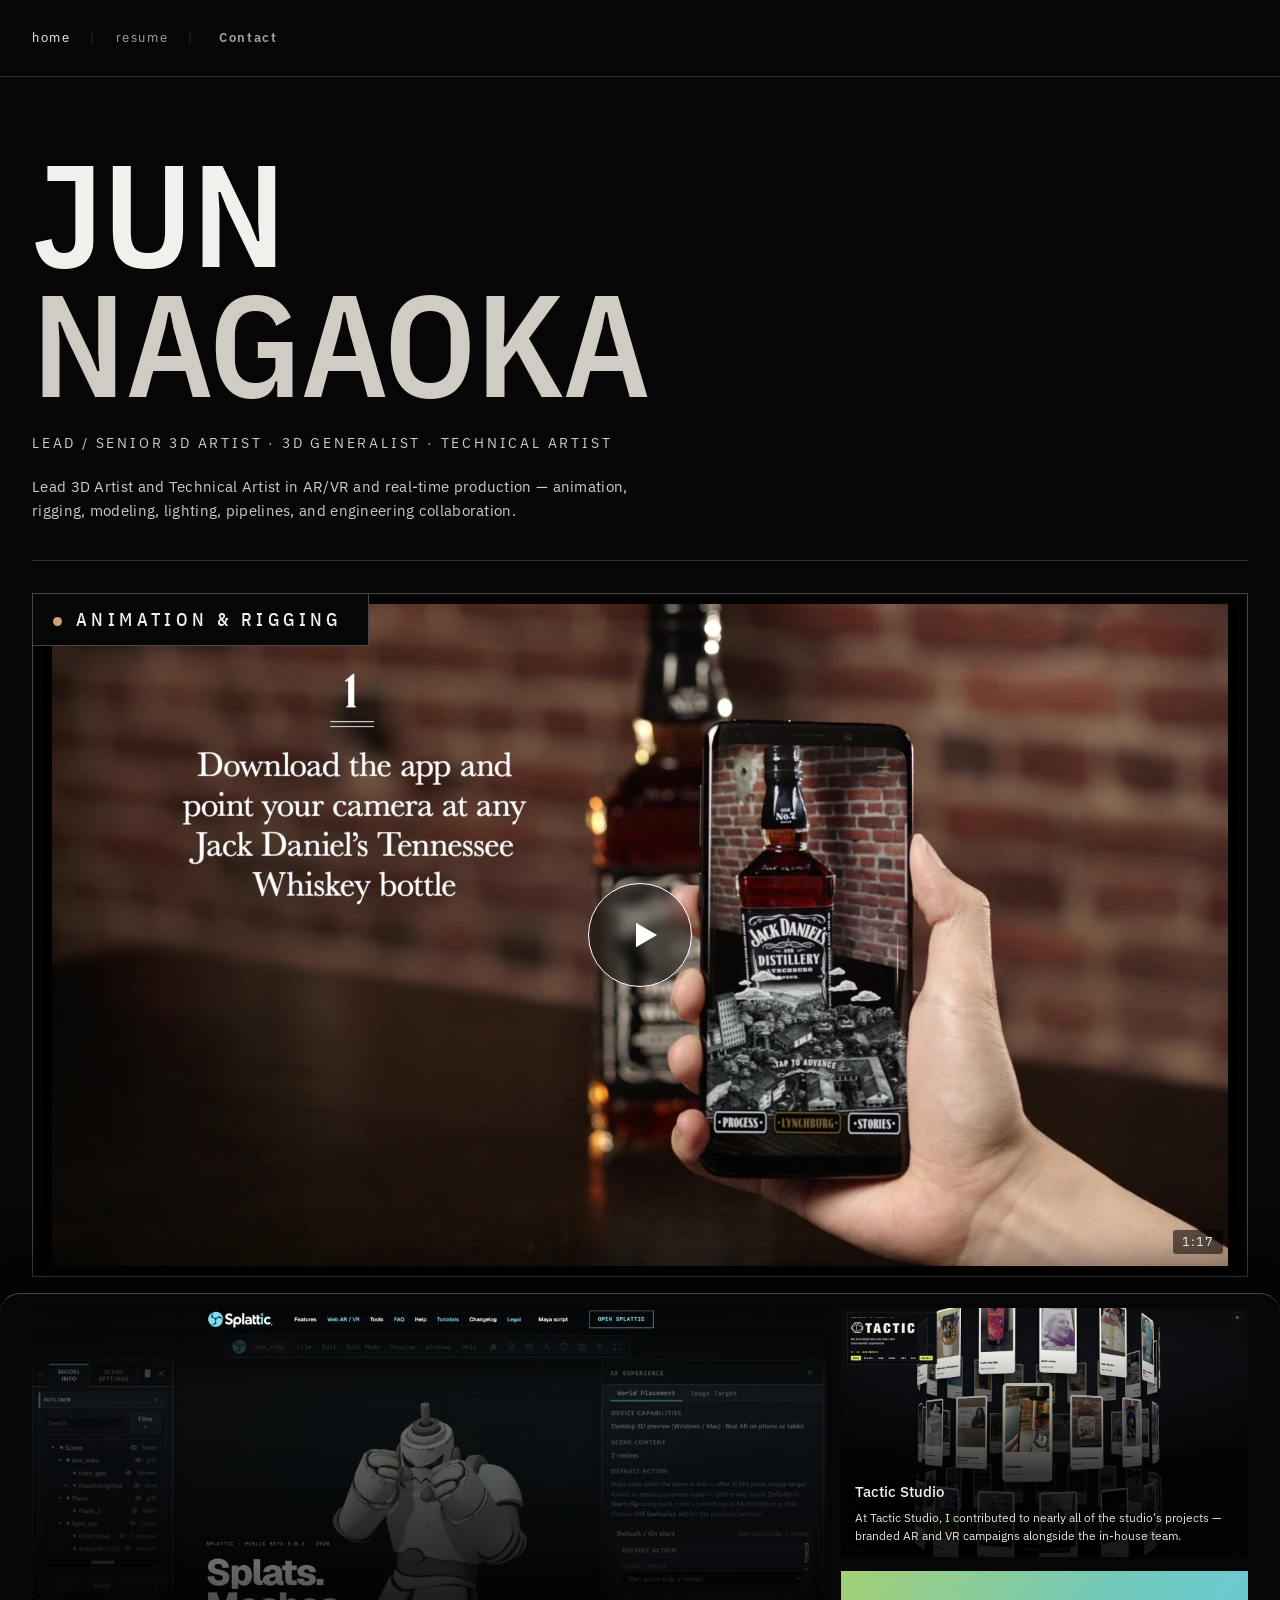
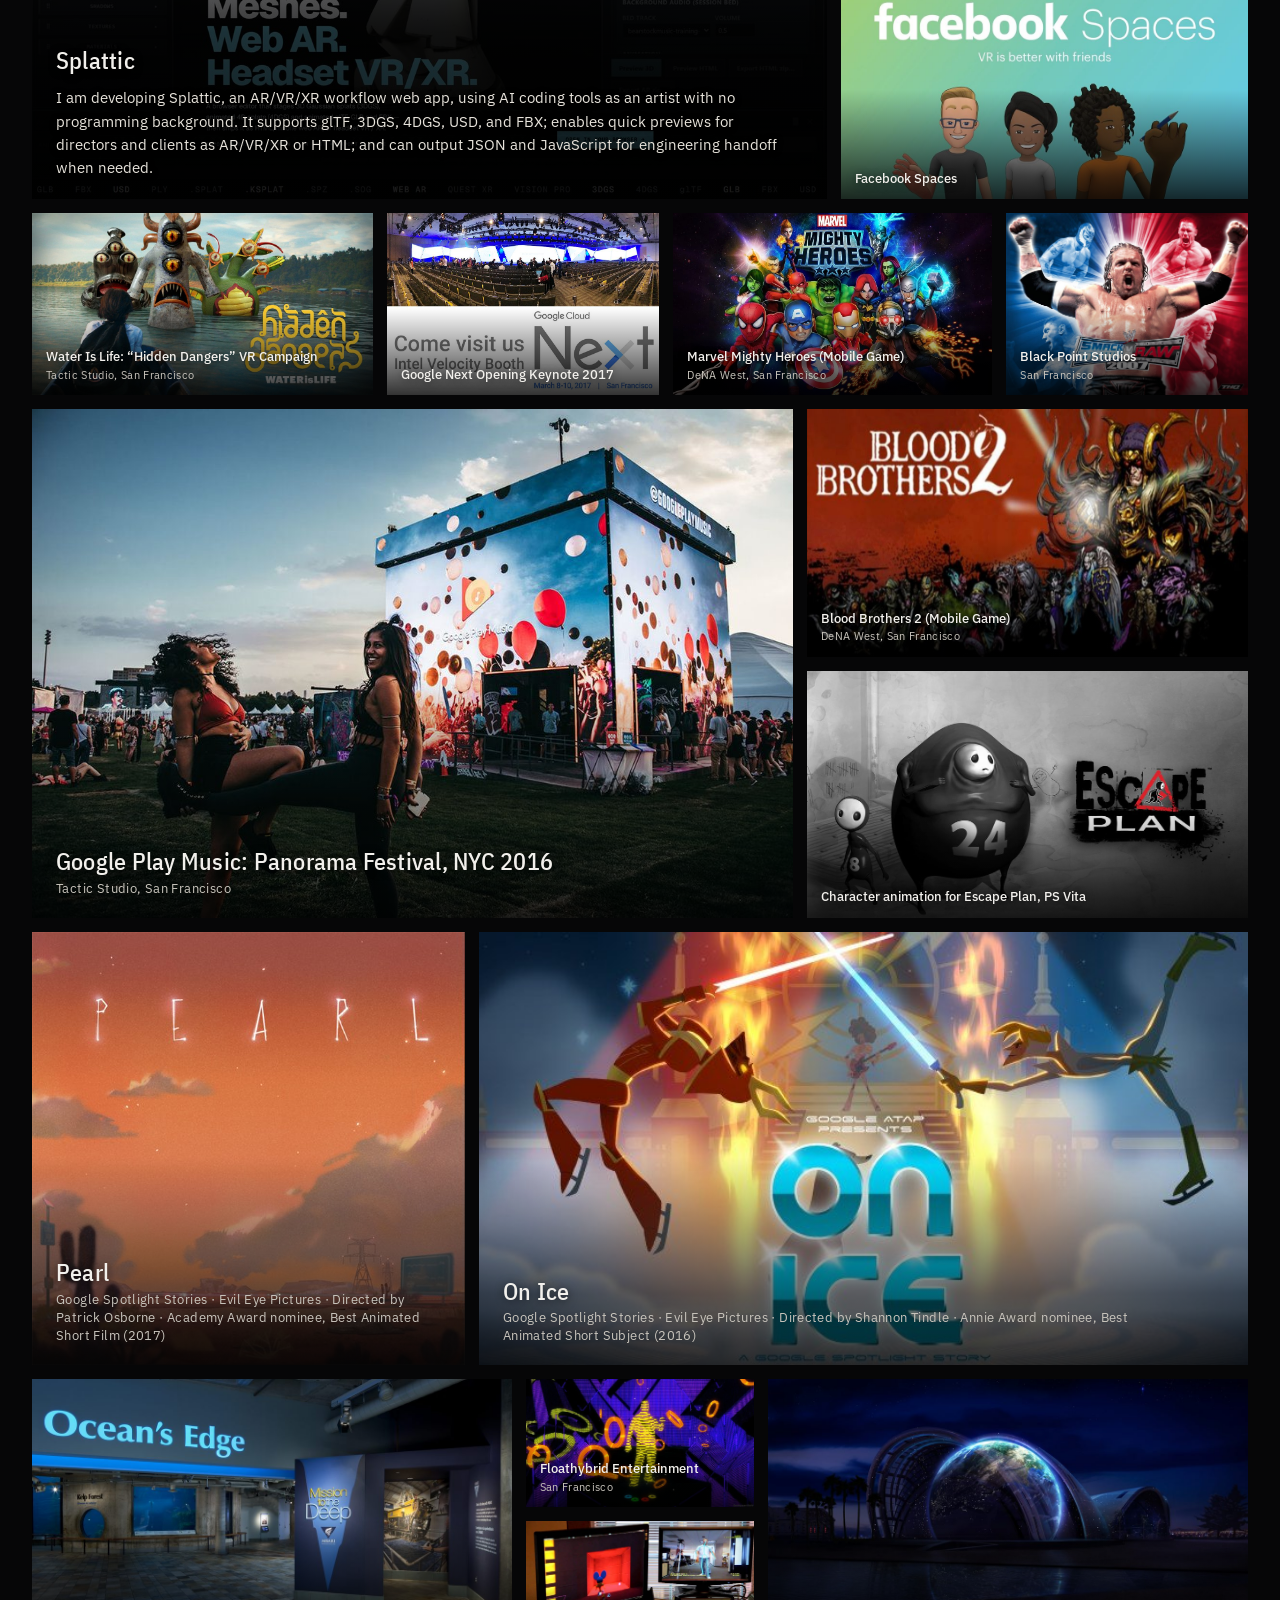
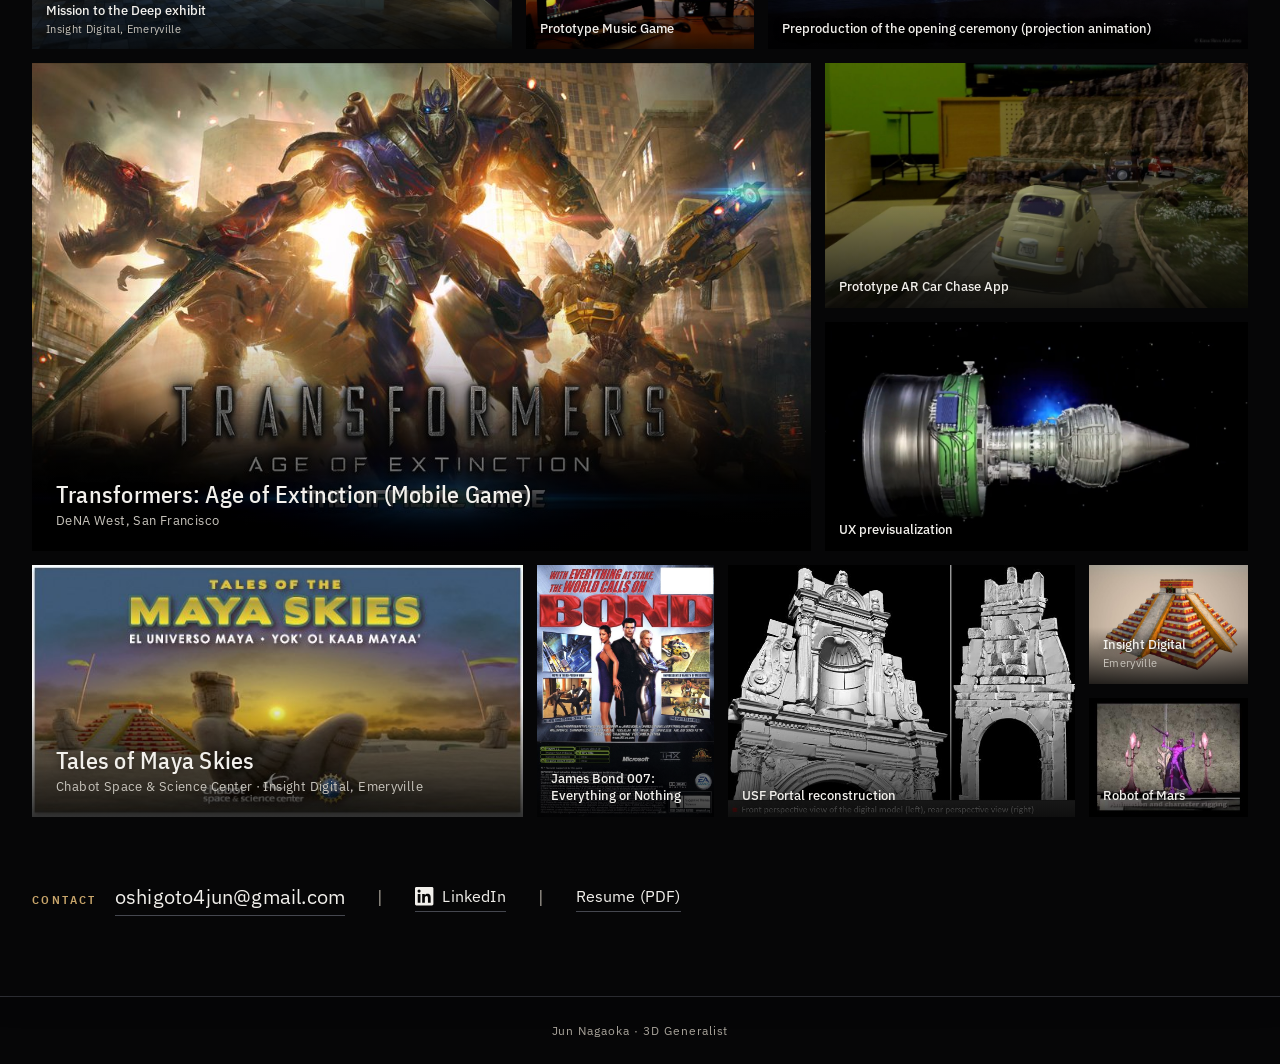
==== commit e828aeb7: "Update hover previews (Pearl, Splattic, Tactic Studio, AR car chase); remove unplayable Insight Digi" ====
--- a/index.html
+++ b/index.html
@@ -5,7 +5,7 @@
  <div class="reel-video"><video preload="metadata" playsinline poster="/assets/reel/reel-poster.jpg" aria-label="Animation &amp; Rigging reel"><source src="/assets/reel/animation-rigging-reel.mp4" type="video/mp4"></video>
  <button type="button" class="play" data-reel-play aria-label="Play reel: Animation &amp; Rigging"><svg viewBox="0 0 24 24" aria-hidden="true"><path d="M8 5v14l12-7z"/></svg></button><span class="dur" data-reel-dur>1:17</span></div>
  <figcaption class="reel-cap">Animation &amp; Rigging</figcaption></figure></div>
-<div class="sheet" data-sheet><div class="grid"><div class="row" style="aspect-ratio:2.4746"><div class="cell" style="flex:1.6194 1 0"><a class="tile studio feat has-desc" href="https://www.splattic.com/" target="_blank" rel="noopener noreferrer" aria-label="Splattic (opens in a new tab)"><img src="/assets/work/splattic.jpg" alt="Splattic" decoding="async"><span class="cap"><b>Splattic</b><span class="desc">I am developing Splattic, an AR/VR/XR workflow web app, using AI coding tools as an artist with no programming background. It supports glTF, 3DGS, 4DGS, USD, and FBX; enables quick previews for directors and clients as AR/VR/XR or HTML; and can output JSON and JavaScript for engineering handoff when needed.</span></span></a></div><div class="cell stack" style="flex:0.8300 1 0"><a class="tile studio has-desc" href="https://tactic.studio/" target="_blank" rel="noopener noreferrer" aria-label="Tactic Studio (opens in a new tab)" data-wide style="flex:0.6125 1 0"><img src="/assets/work/tactic-studio.jpg" alt="Tactic Studio" decoding="async"><video class="pv" muted loop playsinline preload="none" tabindex="-1" aria-hidden="true" data-src="/assets/previews/tactic-studio.mp4"></video><span class="cap"><b>Tactic Studio</b><span class="desc">At Tactic Studio, I contributed to nearly all of the studio&#x27;s projects — branded AR and VR campaigns alongside the in-house team.</span></span></a><button type="button" class="tile" data-project="fb" aria-label="Facebook Spaces: open project" data-wide style="flex:0.5620 1 0"><img src="/assets/work/facebook-spaces.jpg" alt="Facebook Spaces" decoding="async"><span class="cap"><b>Facebook Spaces</b></span></button></div></div><div class="row" style="aspect-ratio:6.6811"><div class="cell" style="flex:1.8832 1 0"><button type="button" class="tile" data-project="water" aria-label="Water Is Life: “Hidden Dangers” VR Campaign: open project"><img src="/assets/work/water-is-life-hidden-dangers-vr-campaign.jpg" alt="Water Is Life: “Hidden Dangers” VR Campaign" decoding="async"><video class="pv" muted loop playsinline preload="none" tabindex="-1" aria-hidden="true" data-src="/assets/previews/water-is-life.mp4"></video><span class="cap"><b>Water Is Life: “Hidden Dangers” VR Campaign</b><span class="meta">Tactic Studio, San Francisco</span></span></button></div><div class="cell" style="flex:1.5000 1 0"><button type="button" class="tile" data-project="gnext" aria-label="Google Next Opening Keynote 2017: open project"><img src="/assets/work/google-next-opening-keynote-2017.jpg" alt="Google Next Opening Keynote 2017" decoding="async"><span class="cap"><b>Google Next Opening Keynote 2017</b></span></button></div><div class="cell" style="flex:1.7606 1 0"><button type="button" class="tile" data-project="marvel" aria-label="Marvel Mighty Heroes (Mobile Game): open project"><img src="/assets/work/marvel-mighty-heroes-mobile-game.jpg" alt="Marvel Mighty Heroes (Mobile Game)" decoding="async"><span class="cap"><b>Marvel Mighty Heroes (Mobile Game)</b><span class="meta">DeNA West, San Francisco</span></span></button></div><div class="cell" style="flex:1.3333 1 0"><button type="button" class="tile" data-project="bp" aria-label="Black Point Studios: open project"><img src="/assets/work/black-point-studios-san-francisco.jpg" alt="Black Point Studios" decoding="async"><span class="cap"><b>Black Point Studios</b><span class="meta">San Francisco</span></span></button></div></div><div class="row" style="aspect-ratio:2.3924"><div class="cell" style="flex:1.4993 1 0"><button type="button" class="tile feat" data-project="gpm" aria-label="Google Play Music: Panorama Festival, NYC 2016: open project"><img src="/assets/work/google-play-music-panorama-festival-nyc-2016.jpg" alt="Google Play Music: Panorama Festival, NYC 2016" decoding="async"><span class="cap"><b>Google Play Music: Panorama Festival, NYC 2016</b><span class="meta">Tactic Studio, San Francisco</span></span></button></div><div class="cell stack" style="flex:0.8688 1 0"><button type="button" class="tile" data-project="blood" aria-label="Blood Brothers 2 (Mobile Game): open project" style="flex:0.5620 1 0"><img src="/assets/work/blood-brothers-2-mobile-game.jpg" alt="Blood Brothers 2 (Mobile Game)" decoding="async"><span class="cap"><b>Blood Brothers 2 (Mobile Game)</b><span class="meta">DeNA West, San Francisco</span></span></button><button type="button" class="tile" data-project="escape" aria-label="Character animation for Escape Plan, PS Vita: open project" style="flex:0.5610 1 0"><img src="/assets/work/character-animation-for-escape-plan-ps-vita.jpg" alt="Character animation for Escape Plan, PS Vita" decoding="async"><span class="cap"><b>Character animation for Escape Plan, PS Vita</b></span></button></div></div><div class="row" style="aspect-ratio:2.8057"><div class="cell" style="flex:1.0000 1 0"><button type="button" class="tile feat" data-project="pearl" aria-label="Pearl: open project"><img src="/assets/work/pearl.jpg" alt="Pearl" decoding="async"><video class="pv" muted loop playsinline preload="none" tabindex="-1" aria-hidden="true" data-src="/assets/previews/pearl.mp4"></video><span class="cap"><b>Pearl</b><span class="meta">Google Spotlight Stories · Evil Eye Pictures · Directed by Patrick Osborne · Academy Award nominee, Best Animated Short Film (2017)</span></span></button></div><div class="cell" style="flex:1.7772 1 0"><button type="button" class="tile feat" data-project="onice" aria-label="On Ice: open project"><img src="/assets/work/on-ice.jpg" alt="On Ice" decoding="async"><video class="pv" muted loop playsinline preload="none" tabindex="-1" aria-hidden="true" data-src="/assets/previews/on-ice.mp4"></video><span class="cap"><b>On Ice</b><span class="meta">Google Spotlight Stories · Evil Eye Pictures · Directed by Shannon Tindle · Annie Award nominee, Best Animated Short Subject (2016)</span></span></button></div></div><div class="row" style="aspect-ratio:4.4992"><div class="cell" style="flex:1.7794 1 0"><button type="button" class="tile" data-project="mission" aria-label="Mission to the Deep exhibit: open project"><img src="/assets/work/mission-to-the-deep-exhibit.jpg" alt="Mission to the Deep exhibit" decoding="async"><span class="cap"><b>Mission to the Deep exhibit</b><span class="meta">Insight Digital, Emeryville</span></span></button></div><div class="cell stack" style="flex:0.8490 1 0"><button type="button" class="tile" data-project="float" aria-label="Floathybrid Entertainment: open project" style="flex:0.5620 1 0"><img src="/assets/work/floathybrid-entertainment-sf.jpg" alt="Floathybrid Entertainment" decoding="async"><span class="cap"><b>Floathybrid Entertainment</b><span class="meta">San Francisco</span></span></button><button type="button" class="tile" data-project="music" aria-label="Prototype Music Game: open project" style="flex:0.5620 1 0"><img src="/assets/work/prototype-music-game.jpg" alt="Prototype Music Game" decoding="async"><span class="cap"><b>Prototype Music Game</b></span></button></div><div class="cell" style="flex:1.7794 1 0"><button type="button" class="tile" data-project="preprod" aria-label="Preproduction of the opening ceremony (projection animation): open project"><img src="/assets/work/preproduction-of-the-opening-ceremony-projection.jpg" alt="Preproduction of the opening ceremony (projection animation)" decoding="async"><span class="cap"><b>Preproduction of the opening ceremony (projection animation)</b></span></button></div></div><div class="row" style="aspect-ratio:2.4957"><div class="cell" style="flex:1.6000 1 0"><button type="button" class="tile feat" data-project="trans" aria-label="Transformers: Age of Extinction (Mobile Game): open project"><img src="/assets/work/transformer-age-of-extinction-mobile-game.jpg" alt="Transformers: Age of Extinction (Mobile Game)" decoding="async"><span class="cap"><b>Transformers: Age of Extinction (Mobile Game)</b><span class="meta">DeNA West, San Francisco</span></span></button></div><div class="cell stack" style="flex:0.8703 1 0"><button type="button" class="tile" data-project="ar" aria-label="Prototype AR Car Chase App: open project" style="flex:0.5780 1 0"><img src="/assets/work/prototype-ar-car-chase-app.jpg" alt="Prototype AR Car Chase App" decoding="async"><span class="cap"><b>Prototype AR Car Chase App</b></span></button><button type="button" class="tile" data-project="ux" aria-label="UX previsualization: open project" style="flex:0.5418 1 0"><img src="/assets/work/ux-previsualization.jpg" alt="UX previsualization" decoding="async"><video class="pv" muted loop playsinline preload="none" tabindex="-1" aria-hidden="true" data-src="/assets/previews/ux-previsualization.mp4"></video><span class="cap"><b>UX previsualization</b></span></button></div></div><div class="row" style="aspect-ratio:4.8256"><div class="cell" style="flex:1.9564 1 0"><button type="button" class="tile feat" data-project="maya" aria-label="Tales of Maya Skies: open project"><img src="/assets/work/maya-skies.jpg" alt="Tales of Maya Skies" decoding="async"><video class="pv" muted loop playsinline preload="none" tabindex="-1" aria-hidden="true" data-src="/assets/previews/maya-skies.mp4"></video><span class="cap"><b>Tales of Maya Skies</b><span class="meta">Chabot Space &amp; Science Center · Insight Digital, Emeryville</span></span></button></div><div class="cell" style="flex:0.7048 1 0"><button type="button" class="tile" data-project="mondo" aria-label="James Bond 007: Everything or Nothing: open project"><img src="/assets/work/mondo-media-studio.jpg" alt="James Bond 007: Everything or Nothing" decoding="async"><span class="cap"><b>James Bond 007: Everything or Nothing</b></span></button></div><div class="cell" style="flex:1.3832 1 0"><button type="button" class="tile" data-project="usf" aria-label="USF Portal reconstruction: open project"><img src="/assets/work/usf-portal-reconstruction.jpg" alt="USF Portal reconstruction" decoding="async"><span class="cap"><b>USF Portal reconstruction</b></span></button></div><div class="cell stack" style="flex:0.6339 1 0"><button type="button" class="tile" data-project="insight" aria-label="Insight Digital: open project" style="flex:0.7500 1 0"><img src="/assets/work/insight-digital-emeryville.jpg" alt="Insight Digital" decoding="async"><span class="cap"><b>Insight Digital</b><span class="meta">Emeryville</span></span></button><button type="button" class="tile" data-project="robot" aria-label="Robot of Mars: open project" style="flex:0.7500 1 0"><img src="/assets/work/robot-of-mars.jpg" alt="Robot of Mars" decoding="async"><span class="cap"><b>Robot of Mars</b></span></button></div></div></div>
+<div class="sheet" data-sheet><div class="grid"><div class="row" style="aspect-ratio:2.4746"><div class="cell" style="flex:1.6194 1 0"><a class="tile studio feat has-desc" href="https://www.splattic.com/" target="_blank" rel="noopener noreferrer" aria-label="Splattic (opens in a new tab)"><img src="/assets/work/splattic.jpg" alt="Splattic" decoding="async"><video class="pv" muted loop playsinline preload="none" tabindex="-1" aria-hidden="true" data-src="/assets/previews/splattic.mp4"></video><span class="cap"><b>Splattic</b><span class="desc">I am developing Splattic, an AR/VR/XR workflow web app, using AI coding tools as an artist with no programming background. It supports glTF, 3DGS, 4DGS, USD, and FBX; enables quick previews for directors and clients as AR/VR/XR or HTML; and can output JSON and JavaScript for engineering handoff when needed.</span></span></a></div><div class="cell stack" style="flex:0.8300 1 0"><a class="tile studio has-desc" href="https://tactic.studio/" target="_blank" rel="noopener noreferrer" aria-label="Tactic Studio (opens in a new tab)" data-wide style="flex:0.6125 1 0"><img src="/assets/work/tactic-studio.jpg" alt="Tactic Studio" decoding="async"><video class="pv" muted loop playsinline preload="none" tabindex="-1" aria-hidden="true" data-src="/assets/previews/tactic-studio.mp4"></video><span class="cap"><b>Tactic Studio</b><span class="desc">At Tactic Studio, I contributed to nearly all of the studio&#x27;s projects — branded AR and VR campaigns alongside the in-house team.</span></span></a><button type="button" class="tile" data-project="fb" aria-label="Facebook Spaces: open project" data-wide style="flex:0.5620 1 0"><img src="/assets/work/facebook-spaces.jpg" alt="Facebook Spaces" decoding="async"><span class="cap"><b>Facebook Spaces</b></span></button></div></div><div class="row" style="aspect-ratio:6.6811"><div class="cell" style="flex:1.8832 1 0"><button type="button" class="tile" data-project="water" aria-label="Water Is Life: “Hidden Dangers” VR Campaign: open project"><img src="/assets/work/water-is-life-hidden-dangers-vr-campaign.jpg" alt="Water Is Life: “Hidden Dangers” VR Campaign" decoding="async"><video class="pv" muted loop playsinline preload="none" tabindex="-1" aria-hidden="true" data-src="/assets/previews/water-is-life.mp4"></video><span class="cap"><b>Water Is Life: “Hidden Dangers” VR Campaign</b><span class="meta">Tactic Studio, San Francisco</span></span></button></div><div class="cell" style="flex:1.5000 1 0"><button type="button" class="tile" data-project="gnext" aria-label="Google Next Opening Keynote 2017: open project"><img src="/assets/work/google-next-opening-keynote-2017.jpg" alt="Google Next Opening Keynote 2017" decoding="async"><span class="cap"><b>Google Next Opening Keynote 2017</b></span></button></div><div class="cell" style="flex:1.7606 1 0"><button type="button" class="tile" data-project="marvel" aria-label="Marvel Mighty Heroes (Mobile Game): open project"><img src="/assets/work/marvel-mighty-heroes-mobile-game.jpg" alt="Marvel Mighty Heroes (Mobile Game)" decoding="async"><span class="cap"><b>Marvel Mighty Heroes (Mobile Game)</b><span class="meta">DeNA West, San Francisco</span></span></button></div><div class="cell" style="flex:1.3333 1 0"><button type="button" class="tile" data-project="bp" aria-label="Black Point Studios: open project"><img src="/assets/work/black-point-studios-san-francisco.jpg" alt="Black Point Studios" decoding="async"><span class="cap"><b>Black Point Studios</b><span class="meta">San Francisco</span></span></button></div></div><div class="row" style="aspect-ratio:2.3924"><div class="cell" style="flex:1.4993 1 0"><button type="button" class="tile feat" data-project="gpm" aria-label="Google Play Music: Panorama Festival, NYC 2016: open project"><img src="/assets/work/google-play-music-panorama-festival-nyc-2016.jpg" alt="Google Play Music: Panorama Festival, NYC 2016" decoding="async"><span class="cap"><b>Google Play Music: Panorama Festival, NYC 2016</b><span class="meta">Tactic Studio, San Francisco</span></span></button></div><div class="cell stack" style="flex:0.8688 1 0"><button type="button" class="tile" data-project="blood" aria-label="Blood Brothers 2 (Mobile Game): open project" style="flex:0.5620 1 0"><img src="/assets/work/blood-brothers-2-mobile-game.jpg" alt="Blood Brothers 2 (Mobile Game)" decoding="async"><span class="cap"><b>Blood Brothers 2 (Mobile Game)</b><span class="meta">DeNA West, San Francisco</span></span></button><button type="button" class="tile" data-project="escape" aria-label="Character animation for Escape Plan, PS Vita: open project" style="flex:0.5610 1 0"><img src="/assets/work/character-animation-for-escape-plan-ps-vita.jpg" alt="Character animation for Escape Plan, PS Vita" decoding="async"><span class="cap"><b>Character animation for Escape Plan, PS Vita</b></span></button></div></div><div class="row" style="aspect-ratio:2.8057"><div class="cell" style="flex:1.0000 1 0"><button type="button" class="tile feat" data-project="pearl" aria-label="Pearl: open project"><img src="/assets/work/pearl.jpg" alt="Pearl" decoding="async"><video class="pv" muted loop playsinline preload="none" tabindex="-1" aria-hidden="true" data-src="/assets/previews/pearl.mp4"></video><span class="cap"><b>Pearl</b><span class="meta">Google Spotlight Stories · Evil Eye Pictures · Directed by Patrick Osborne · Academy Award nominee, Best Animated Short Film (2017)</span></span></button></div><div class="cell" style="flex:1.7772 1 0"><button type="button" class="tile feat" data-project="onice" aria-label="On Ice: open project"><img src="/assets/work/on-ice.jpg" alt="On Ice" decoding="async"><video class="pv" muted loop playsinline preload="none" tabindex="-1" aria-hidden="true" data-src="/assets/previews/on-ice.mp4"></video><span class="cap"><b>On Ice</b><span class="meta">Google Spotlight Stories · Evil Eye Pictures · Directed by Shannon Tindle · Annie Award nominee, Best Animated Short Subject (2016)</span></span></button></div></div><div class="row" style="aspect-ratio:4.4992"><div class="cell" style="flex:1.7794 1 0"><button type="button" class="tile" data-project="mission" aria-label="Mission to the Deep exhibit: open project"><img src="/assets/work/mission-to-the-deep-exhibit.jpg" alt="Mission to the Deep exhibit" decoding="async"><span class="cap"><b>Mission to the Deep exhibit</b><span class="meta">Insight Digital, Emeryville</span></span></button></div><div class="cell stack" style="flex:0.8490 1 0"><button type="button" class="tile" data-project="float" aria-label="Floathybrid Entertainment: open project" style="flex:0.5620 1 0"><img src="/assets/work/floathybrid-entertainment-sf.jpg" alt="Floathybrid Entertainment" decoding="async"><span class="cap"><b>Floathybrid Entertainment</b><span class="meta">San Francisco</span></span></button><button type="button" class="tile" data-project="music" aria-label="Prototype Music Game: open project" style="flex:0.5620 1 0"><img src="/assets/work/prototype-music-game.jpg" alt="Prototype Music Game" decoding="async"><span class="cap"><b>Prototype Music Game</b></span></button></div><div class="cell" style="flex:1.7794 1 0"><button type="button" class="tile" data-project="preprod" aria-label="Preproduction of the opening ceremony (projection animation): open project"><img src="/assets/work/preproduction-of-the-opening-ceremony-projection.jpg" alt="Preproduction of the opening ceremony (projection animation)" decoding="async"><span class="cap"><b>Preproduction of the opening ceremony (projection animation)</b></span></button></div></div><div class="row" style="aspect-ratio:2.4957"><div class="cell" style="flex:1.6000 1 0"><button type="button" class="tile feat" data-project="trans" aria-label="Transformers: Age of Extinction (Mobile Game): open project"><img src="/assets/work/transformer-age-of-extinction-mobile-game.jpg" alt="Transformers: Age of Extinction (Mobile Game)" decoding="async"><span class="cap"><b>Transformers: Age of Extinction (Mobile Game)</b><span class="meta">DeNA West, San Francisco</span></span></button></div><div class="cell stack" style="flex:0.8703 1 0"><button type="button" class="tile" data-project="ar" aria-label="Prototype AR Car Chase App: open project" style="flex:0.5780 1 0"><img src="/assets/work/prototype-ar-car-chase-app.jpg" alt="Prototype AR Car Chase App" decoding="async"><video class="pv" muted loop playsinline preload="none" tabindex="-1" aria-hidden="true" data-src="/assets/previews/prototype-ar-car-chase-app.mp4"></video><span class="cap"><b>Prototype AR Car Chase App</b></span></button><button type="button" class="tile" data-project="ux" aria-label="UX previsualization: open project" style="flex:0.5418 1 0"><img src="/assets/work/ux-previsualization.jpg" alt="UX previsualization" decoding="async"><video class="pv" muted loop playsinline preload="none" tabindex="-1" aria-hidden="true" data-src="/assets/previews/ux-previsualization.mp4"></video><span class="cap"><b>UX previsualization</b></span></button></div></div><div class="row" style="aspect-ratio:4.8256"><div class="cell" style="flex:1.9564 1 0"><button type="button" class="tile feat" data-project="maya" aria-label="Tales of Maya Skies: open project"><img src="/assets/work/maya-skies.jpg" alt="Tales of Maya Skies" decoding="async"><video class="pv" muted loop playsinline preload="none" tabindex="-1" aria-hidden="true" data-src="/assets/previews/maya-skies.mp4"></video><span class="cap"><b>Tales of Maya Skies</b><span class="meta">Chabot Space &amp; Science Center · Insight Digital, Emeryville</span></span></button></div><div class="cell" style="flex:0.7048 1 0"><button type="button" class="tile" data-project="mondo" aria-label="James Bond 007: Everything or Nothing: open project"><img src="/assets/work/mondo-media-studio.jpg" alt="James Bond 007: Everything or Nothing" decoding="async"><span class="cap"><b>James Bond 007: Everything or Nothing</b></span></button></div><div class="cell" style="flex:1.3832 1 0"><button type="button" class="tile" data-project="usf" aria-label="USF Portal reconstruction: open project"><img src="/assets/work/usf-portal-reconstruction.jpg" alt="USF Portal reconstruction" decoding="async"><span class="cap"><b>USF Portal reconstruction</b></span></button></div><div class="cell stack" style="flex:0.6339 1 0"><button type="button" class="tile" data-project="insight" aria-label="Insight Digital: open project" style="flex:0.7500 1 0"><img src="/assets/work/insight-digital-emeryville.jpg" alt="Insight Digital" decoding="async"><span class="cap"><b>Insight Digital</b><span class="meta">Emeryville</span></span></button><button type="button" class="tile" data-project="robot" aria-label="Robot of Mars: open project" style="flex:0.7500 1 0"><img src="/assets/work/robot-of-mars.jpg" alt="Robot of Mars" decoding="async"><span class="cap"><b>Robot of Mars</b></span></button></div></div></div>
 <section class="contact" id="contact" aria-labelledby="contact-h"><h2 id="contact-h">Contact</h2><ul>
 <li><a class="contact-mail" href="mailto:oshigoto4jun@gmail.com">oshigoto4jun@gmail.com</a></li>
 <li><a class="contact-li" href="https://www.linkedin.com/in/junnagaoka3d/" target="_blank" rel="noopener noreferrer"><svg viewBox="0 0 24 24" aria-hidden="true" focusable="false"><path d="M20.45 20.45h-3.56v-5.57c0-1.33-.03-3.04-1.85-3.04-1.85 0-2.14 1.45-2.14 2.94v5.67H9.35V9h3.41v1.56h.05c.48-.9 1.64-1.85 3.37-1.85 3.6 0 4.27 2.37 4.27 5.45v6.29zM5.34 7.43a2.06 2.06 0 1 1 0-4.12 2.06 2.06 0 0 1 0 4.12zM7.12 20.45H3.56V9h3.56v11.45zM22.22 0H1.77C.79 0 0 .77 0 1.73v20.54C0 23.23.79 24 1.77 24h20.45c.98 0 1.78-.77 1.78-1.73V1.73C24 .77 23.2 0 22.22 0z"/></svg><span>LinkedIn</span></a></li>
@@ -14,7 +14,7 @@
 <div class="pm" data-pm hidden><div class="pm-backdrop" data-pm-close></div><div class="pm-dialog" role="dialog" aria-modal="true" aria-labelledby="pm-title"><header class="pm-head"><div><h2 id="pm-title" data-pm-title></h2><p class="pm-credit" data-pm-credit></p></div><button type="button" class="pm-close" data-pm-close aria-label="Close">✕</button></header>
 <div class="pm-body"><div class="pm-stage" data-pm-stage></div><button type="button" class="pm-nav pm-prev" data-pm-prev aria-label="Previous">‹</button><button type="button" class="pm-nav pm-next" data-pm-next aria-label="Next">›</button>
 <div class="pm-thumbs" data-pm-thumbs></div><div class="pm-text" data-pm-text></div></div></div></div>
-<script type="application/json" id="work-data">{"pearl":{"title":"Pearl","credit":"Google Spotlight Stories · Evil Eye Pictures, San Francisco","text":["Directed by Patrick Osborne. A father and daughter travel the country in their hatchback, chasing their dreams — Google Spotlight Stories’ “Pearl” for 360°, VR, and theatrical release. Academy Award nominee, Best Animated Short Film (2017)."],"notes":[],"media":[{"t":"img","src":"/assets/wp-import/image3.jpeg"},{"t":"yt","id":"WqCH4DNQBUA"},{"t":"img","src":"/assets/wp-import/image1.jpeg"}]},"onice":{"title":"On Ice","credit":"Google Spotlight Stories · Evil Eye Pictures, San Francisco","text":["Directed by Shannon Tindle. A Google Spotlight Stories VR short about an extravagant ice show and its star performer interrupted by an unlikely interloper. Annie Award nominee, Best Animated Short Subject (43rd Annie Awards, 2016)."],"notes":[],"media":[{"t":"img","src":"/assets/wp-import/image4.jpeg"},{"t":"yt","id":"0cYI8AXkC2I"},{"t":"img","src":"/assets/wp-import/image1.jpeg"}]},"maya":{"title":"Tales of Maya Skies","credit":"Chabot Space & Science Center · Insight Digital, Emeryville","text":[],"notes":["( http://www.chabotspace.org/maya-skies )","Model, texture and camera animation","Tales of Mayaskies (Chabot Space &amp; Science Center)","( www.mayaskies.org )"],"media":[{"t":"img","src":"/assets/wp-import/maya-skies-medium.jpg"},{"t":"yt","id":"43kbf30fFGU"}]},"insight":{"title":"Insight Digital","credit":"Emeryville","text":[],"notes":[],"media":[{"t":"img","src":"/assets/wp-import/pok_recon_clr.jpg","alt":"pok_recon_clr.jpg"},{"t":"img","src":"/assets/wp-import/osario_top_render03.jpg","alt":"osario_top_render03.jpg"},{"t":"img","src":"/assets/wp-import/osr_s_struc_current.jpg","alt":"osr_s_struc_current.jpg"},{"t":"img","src":"/assets/wp-import/osr_testrender11.jpg","alt":"osr_testrender11.jpg"},{"t":"img","src":"/assets/wp-import/ballcourt_freeze.jpg","alt":"ballcourt_freeze.jpg"},{"t":"img","src":"/assets/wp-import/osario_test01.jpg","alt":"osario_test01.jpg"},{"t":"img","src":"/assets/wp-import/balankanche-cave.jpg","alt":"balankanche-cave.jpg"},{"t":"img","src":"/assets/wp-import/chac_turntable_001.jpg","alt":"chac_turntable_001.jpg"},{"t":"img","src":"/assets/wp-import/earth_rendertest.jpg","alt":"earth_rendertest.jpg"},{"t":"img","src":"/assets/wp-import/gebelsilsilah_02.jpg","alt":"gebelsilsilah_02.jpg"},{"t":"img","src":"/assets/wp-import/gebelsilsilah_03.jpg","alt":"gebelsilsilah_03.jpg"},{"t":"img","src":"/assets/wp-import/unfinished_obelisk_04.jpg","alt":"unfinished_obelisk_04.jpg"},{"t":"img","src":"/assets/wp-import/unfinished_obelisk_02.jpg","alt":"unfinished_obelisk_02.jpg"},{"t":"yt","id":"TtDKJoyWe8w"},{"t":"yt","id":"xKktVFeK5XA"},{"t":"yt","id":"FTaEShhGao0"}]},"fb":{"title":"Facebook Spaces","credit":"","text":[],"notes":[],"media":[{"t":"img","src":"/assets/wp-import/facebook_spaces.jpg","alt":"Facebook_spaces"},{"t":"yt","id":"dr_04PCSDWE"}]},"gnext":{"title":"Google Next Opening Keynote 2017","credit":"","text":[],"notes":[],"media":[{"t":"img","src":"/assets/wp-import/gcn-2017.jpg","alt":"gcn-2017"},{"t":"yt","id":"veHABFj4GfU"}]},"gpm":{"title":"Google Play Music: Panorama Festival, NYC 2016","credit":"Tactic Studio, San Francisco","text":[],"notes":[],"media":[{"t":"img","src":"/assets/wp-import/googleplaymusicpanorama_c_formatted.jpg","alt":"GooglePlayMusicPanorama_c_formatted"},{"t":"yt","id":"_t--N1qnmPQ"}]},"water":{"title":"Water Is Life: “Hidden Dangers” VR Campaign","credit":"Tactic Studio, San Francisco","text":[],"notes":[],"media":[{"t":"img","src":"/assets/wp-import/water-is-life_b_v-2.jpg","alt":"Water-Is-Life_B_V-2"},{"t":"yt","id":"BsVsZMit2xk"}]},"mission":{"title":"Mission to the Deep exhibit","credit":"Insight Digital, Emeryville","text":[],"notes":[],"media":[{"t":"img","src":"/assets/wp-import/montereybayaquarium.jpg","alt":"MontereyBayAquarium.jpg"},{"t":"img","src":"/assets/wp-import/mba_color_2line.jpg","alt":"Print"},{"t":"img","src":"/assets/wp-import/missiontothedeep.jpg","alt":"MissionToTheDeep"}]},"marvel":{"title":"Marvel Mighty Heroes (Mobile Game)","credit":"DeNA West, San Francisco","text":[],"notes":["Character rigging"],"media":[{"t":"img","src":"/assets/wp-import/marvelmightyheroes.jpg","alt":"MarvelMightyHeroes"},{"t":"yt","id":"DjZyFg5CHIs"}]},"blood":{"title":"Blood Brothers 2 (Mobile Game)","credit":"DeNA West, San Francisco","text":[],"notes":["Particle FX in Unity"],"media":[{"t":"img","src":"/assets/wp-import/bloodbrothers2.jpg","alt":"BloodBrothers2"},{"t":"yt","id":"n8hyRJ2-8Gg"}]},"trans":{"title":"Transformers: Age of Extinction (Mobile Game)","credit":"DeNA West, San Francisco","text":[],"notes":["character rigging, animation, modeling and Maya to Unity integration","DeNA West, San Francisco"],"media":[{"t":"img","src":"/assets/wp-import/image2.jpeg","alt":"image"},{"t":"yt","id":"qNJiQgRF2N4"}]},"float":{"title":"Floathybrid Entertainment","credit":"Floathybrid Entertainment, SF","text":[],"notes":[],"media":[{"t":"img","src":"/assets/wp-import/flux04.jpg","alt":"flux04.jpg"},{"t":"img","src":"/assets/wp-import/squishbot_char012.png","alt":"Squishbot_char01"},{"t":"img","src":"/assets/wp-import/flux03.jpg","alt":"flux03.jpg"},{"t":"img","src":"/assets/wp-import/flux01.jpg","alt":"flux01.jpg"},{"t":"img","src":"/assets/wp-import/flux09.jpg","alt":"flux09.jpg"},{"t":"img","src":"/assets/wp-import/flux10.jpg","alt":"flux10.jpg"},{"t":"img","src":"/assets/wp-import/flux08.jpg","alt":"flux08.jpg"},{"t":"img","src":"/assets/wp-import/flux07.jpg","alt":"flux07.jpg"},{"t":"img","src":"/assets/wp-import/flux06.jpg","alt":"flux06.jpg"},{"t":"yt","id":"vUs4ciRpp9U"},{"t":"yt","id":"xiLVplQkx4A"},{"t":"yt","id":"atQMxp4Nzu8"}]},"music":{"title":"Prototype Music Game","credit":"","text":[],"notes":[],"media":[{"t":"yt","id":"lSE75HAgK7s"}]},"ar":{"title":"Prototype AR Car Chase App","credit":"","text":[],"notes":[],"media":[{"t":"img","src":"/assets/wp-import/ar_carchase01.jpg","alt":"AR_CarChase01"},{"t":"img","src":"/assets/wp-import/ar_previs_set.jpg","alt":"AR_Previs_Set"},{"t":"yt","id":"niP56RBPha0"}]},"escape":{"title":"Character animation for Escape Plan, PS Vita","credit":"","text":[],"notes":[],"media":[{"t":"img","src":"/assets/wp-import/escapeplan.jpg","alt":"EscapePlan"},{"t":"img","src":"/assets/wp-import/lil_deform_shapes.jpg","alt":"Lil_deform_shapes"},{"t":"yt","id":"c10vfQtNzjI"},{"t":"yt","id":"9WmTE7315uQ"}]},"ux":{"title":"UX previsualization","credit":"","text":[],"notes":[],"media":[{"t":"yt","id":"5k46NL7Btcg"},{"t":"yt","id":"zo9Aehj5grw"}]},"usf":{"title":"USF Portal reconstruction","credit":"","text":[],"notes":[],"media":[{"t":"img","src":"/assets/wp-import/usf3.jpg","alt":"usf3.jpg"},{"t":"img","src":"/assets/wp-import/usf_portal.jpg","alt":"usf_portal.jpg"},{"t":"img","src":"/assets/wp-import/usf2.jpg","alt":"usf2.jpg"},{"t":"img","src":"/assets/wp-import/ovila_church_portal_at_usf.jpg","alt":"ovila_church_portal_at_usf.jpg"}]},"preprod":{"title":"Preproduction of the opening ceremony (projection animation)","credit":"","text":[],"notes":[],"media":[{"t":"img","src":"/assets/wp-import/trinidad-and-tobago-national-academy-for-the-performing-arts_05.jpg","alt":"trinidad-and-tobago-national-academy-for-the-performing-arts_05.jpg"},{"t":"img","src":"/assets/wp-import/trinidad-and-tobago-national-academy-for-the-performing-arts_01.jpg","alt":"trinidad-and-tobago-national-academy-for-the-performing-arts_01.jpg"},{"t":"img","src":"/assets/wp-import/trinidad-and-tobago-national-academy-for-the-performing-arts_04.jpg","alt":"trinidad-and-tobago-national-academy-for-the-performing-arts_04.jpg"},{"t":"img","src":"/assets/wp-import/trinidad-and-tobago-national-academy-for-the-performing-arts_03.jpg","alt":"trinidad-and-tobago-national-academy-for-the-performing-arts_03.jpg"}]},"bp":{"title":"Black Point Studios","credit":"Black Point Studios, San Francisco","text":[],"notes":[],"media":[{"t":"img","src":"/assets/wp-import/wwe_smackdown2007.jpg","alt":"WWE_SmackDown2007"},{"t":"img","src":"/assets/wp-import/the-bourne-conspiracy.jpg","alt":"the-bourne-conspiracy"},{"t":"img","src":"/assets/wp-import/blacksite-area-51-ps3.jpg","alt":"blacksite-area-51-ps3"},{"t":"img","src":"/assets/wp-import/gods-and-heroes-rome-rising.jpg","alt":"gods-and-heroes-rome-rising"},{"t":"img","src":"/assets/wp-import/ironman_cinematic.jpg","alt":"ironman_cinematic"},{"t":"img","src":"/assets/wp-import/stranglehold.jpg","alt":"Stranglehold"},{"t":"img","src":"/assets/wp-import/from_russia_with_love_007.jpg","alt":"From_Russia_With_Love_007"},{"t":"img","src":"/assets/wp-import/eragon-playstation.jpg","alt":"eragon-playstation"},{"t":"yt","id":"G3V9Jj7SwME"},{"t":"yt","id":"Jek8HWocaDo"}]},"mondo":{"title":"James Bond 007: Everything or Nothing","credit":"","text":[],"notes":[],"media":[{"t":"img","src":"/assets/wp-import/jamesbond_everythingornothing.jpg","alt":"JamesBond_everythingOrNothing"},{"t":"img","src":"/assets/wp-import/ageofempires3.jpg","alt":"AgeOfEmpires3"},{"t":"yt","id":"uFI8Cl-fi9M"},{"t":"yt","id":"ZRiG8IRIUoU"},{"t":"yt","id":"xopTJsmuyRk"}]},"robot":{"title":"Robot of Mars","credit":"","text":[],"notes":[],"media":[{"t":"yt","id":"Me86vLjqDoI"},{"t":"yt","id":"bJKMMUr2XMQ"}]}}</script>
+<script type="application/json" id="work-data">{"pearl":{"title":"Pearl","credit":"Google Spotlight Stories · Evil Eye Pictures, San Francisco","text":["Directed by Patrick Osborne. A father and daughter travel the country in their hatchback, chasing their dreams — Google Spotlight Stories’ “Pearl” for 360°, VR, and theatrical release. Academy Award nominee, Best Animated Short Film (2017)."],"notes":[],"media":[{"t":"img","src":"/assets/wp-import/image3.jpeg"},{"t":"yt","id":"WqCH4DNQBUA"},{"t":"img","src":"/assets/wp-import/image1.jpeg"}]},"onice":{"title":"On Ice","credit":"Google Spotlight Stories · Evil Eye Pictures, San Francisco","text":["Directed by Shannon Tindle. A Google Spotlight Stories VR short about an extravagant ice show and its star performer interrupted by an unlikely interloper. Annie Award nominee, Best Animated Short Subject (43rd Annie Awards, 2016)."],"notes":[],"media":[{"t":"img","src":"/assets/wp-import/image4.jpeg"},{"t":"yt","id":"0cYI8AXkC2I"},{"t":"img","src":"/assets/wp-import/image1.jpeg"}]},"maya":{"title":"Tales of Maya Skies","credit":"Chabot Space & Science Center · Insight Digital, Emeryville","text":[],"notes":["( http://www.chabotspace.org/maya-skies )","Model, texture and camera animation","Tales of Mayaskies (Chabot Space &amp; Science Center)","( www.mayaskies.org )"],"media":[{"t":"img","src":"/assets/wp-import/maya-skies-medium.jpg"},{"t":"yt","id":"43kbf30fFGU"}]},"insight":{"title":"Insight Digital","credit":"Emeryville","text":[],"notes":[],"media":[{"t":"img","src":"/assets/wp-import/pok_recon_clr.jpg","alt":"pok_recon_clr.jpg"},{"t":"img","src":"/assets/wp-import/osario_top_render03.jpg","alt":"osario_top_render03.jpg"},{"t":"img","src":"/assets/wp-import/osr_s_struc_current.jpg","alt":"osr_s_struc_current.jpg"},{"t":"img","src":"/assets/wp-import/osr_testrender11.jpg","alt":"osr_testrender11.jpg"},{"t":"img","src":"/assets/wp-import/ballcourt_freeze.jpg","alt":"ballcourt_freeze.jpg"},{"t":"img","src":"/assets/wp-import/osario_test01.jpg","alt":"osario_test01.jpg"},{"t":"img","src":"/assets/wp-import/balankanche-cave.jpg","alt":"balankanche-cave.jpg"},{"t":"img","src":"/assets/wp-import/chac_turntable_001.jpg","alt":"chac_turntable_001.jpg"},{"t":"img","src":"/assets/wp-import/earth_rendertest.jpg","alt":"earth_rendertest.jpg"},{"t":"img","src":"/assets/wp-import/gebelsilsilah_02.jpg","alt":"gebelsilsilah_02.jpg"},{"t":"img","src":"/assets/wp-import/gebelsilsilah_03.jpg","alt":"gebelsilsilah_03.jpg"},{"t":"img","src":"/assets/wp-import/unfinished_obelisk_04.jpg","alt":"unfinished_obelisk_04.jpg"},{"t":"img","src":"/assets/wp-import/unfinished_obelisk_02.jpg","alt":"unfinished_obelisk_02.jpg"}]},"fb":{"title":"Facebook Spaces","credit":"","text":[],"notes":[],"media":[{"t":"img","src":"/assets/wp-import/facebook_spaces.jpg","alt":"Facebook_spaces"},{"t":"yt","id":"dr_04PCSDWE"}]},"gnext":{"title":"Google Next Opening Keynote 2017","credit":"","text":[],"notes":[],"media":[{"t":"img","src":"/assets/wp-import/gcn-2017.jpg","alt":"gcn-2017"},{"t":"yt","id":"veHABFj4GfU"}]},"gpm":{"title":"Google Play Music: Panorama Festival, NYC 2016","credit":"Tactic Studio, San Francisco","text":[],"notes":[],"media":[{"t":"img","src":"/assets/wp-import/googleplaymusicpanorama_c_formatted.jpg","alt":"GooglePlayMusicPanorama_c_formatted"},{"t":"yt","id":"_t--N1qnmPQ"}]},"water":{"title":"Water Is Life: “Hidden Dangers” VR Campaign","credit":"Tactic Studio, San Francisco","text":[],"notes":[],"media":[{"t":"img","src":"/assets/wp-import/water-is-life_b_v-2.jpg","alt":"Water-Is-Life_B_V-2"},{"t":"yt","id":"BsVsZMit2xk"}]},"mission":{"title":"Mission to the Deep exhibit","credit":"Insight Digital, Emeryville","text":[],"notes":[],"media":[{"t":"img","src":"/assets/wp-import/montereybayaquarium.jpg","alt":"MontereyBayAquarium.jpg"},{"t":"img","src":"/assets/wp-import/mba_color_2line.jpg","alt":"Print"},{"t":"img","src":"/assets/wp-import/missiontothedeep.jpg","alt":"MissionToTheDeep"}]},"marvel":{"title":"Marvel Mighty Heroes (Mobile Game)","credit":"DeNA West, San Francisco","text":[],"notes":["Character rigging"],"media":[{"t":"img","src":"/assets/wp-import/marvelmightyheroes.jpg","alt":"MarvelMightyHeroes"},{"t":"yt","id":"DjZyFg5CHIs"}]},"blood":{"title":"Blood Brothers 2 (Mobile Game)","credit":"DeNA West, San Francisco","text":[],"notes":["Particle FX in Unity"],"media":[{"t":"img","src":"/assets/wp-import/bloodbrothers2.jpg","alt":"BloodBrothers2"},{"t":"yt","id":"n8hyRJ2-8Gg"}]},"trans":{"title":"Transformers: Age of Extinction (Mobile Game)","credit":"DeNA West, San Francisco","text":[],"notes":["character rigging, animation, modeling and Maya to Unity integration","DeNA West, San Francisco"],"media":[{"t":"img","src":"/assets/wp-import/image2.jpeg","alt":"image"},{"t":"yt","id":"qNJiQgRF2N4"}]},"float":{"title":"Floathybrid Entertainment","credit":"Floathybrid Entertainment, SF","text":[],"notes":[],"media":[{"t":"img","src":"/assets/wp-import/flux04.jpg","alt":"flux04.jpg"},{"t":"img","src":"/assets/wp-import/squishbot_char012.png","alt":"Squishbot_char01"},{"t":"img","src":"/assets/wp-import/flux03.jpg","alt":"flux03.jpg"},{"t":"img","src":"/assets/wp-import/flux01.jpg","alt":"flux01.jpg"},{"t":"img","src":"/assets/wp-import/flux09.jpg","alt":"flux09.jpg"},{"t":"img","src":"/assets/wp-import/flux10.jpg","alt":"flux10.jpg"},{"t":"img","src":"/assets/wp-import/flux08.jpg","alt":"flux08.jpg"},{"t":"img","src":"/assets/wp-import/flux07.jpg","alt":"flux07.jpg"},{"t":"img","src":"/assets/wp-import/flux06.jpg","alt":"flux06.jpg"},{"t":"yt","id":"vUs4ciRpp9U"},{"t":"yt","id":"xiLVplQkx4A"},{"t":"yt","id":"atQMxp4Nzu8"}]},"music":{"title":"Prototype Music Game","credit":"","text":[],"notes":[],"media":[{"t":"yt","id":"lSE75HAgK7s"}]},"ar":{"title":"Prototype AR Car Chase App","credit":"","text":[],"notes":[],"media":[{"t":"img","src":"/assets/wp-import/ar_carchase01.jpg","alt":"AR_CarChase01"},{"t":"img","src":"/assets/wp-import/ar_previs_set.jpg","alt":"AR_Previs_Set"},{"t":"yt","id":"niP56RBPha0"}]},"escape":{"title":"Character animation for Escape Plan, PS Vita","credit":"","text":[],"notes":[],"media":[{"t":"img","src":"/assets/wp-import/escapeplan.jpg","alt":"EscapePlan"},{"t":"img","src":"/assets/wp-import/lil_deform_shapes.jpg","alt":"Lil_deform_shapes"},{"t":"yt","id":"c10vfQtNzjI"},{"t":"yt","id":"9WmTE7315uQ"}]},"ux":{"title":"UX previsualization","credit":"","text":[],"notes":[],"media":[{"t":"yt","id":"5k46NL7Btcg"},{"t":"yt","id":"zo9Aehj5grw"}]},"usf":{"title":"USF Portal reconstruction","credit":"","text":[],"notes":[],"media":[{"t":"img","src":"/assets/wp-import/usf3.jpg","alt":"usf3.jpg"},{"t":"img","src":"/assets/wp-import/usf_portal.jpg","alt":"usf_portal.jpg"},{"t":"img","src":"/assets/wp-import/usf2.jpg","alt":"usf2.jpg"},{"t":"img","src":"/assets/wp-import/ovila_church_portal_at_usf.jpg","alt":"ovila_church_portal_at_usf.jpg"}]},"preprod":{"title":"Preproduction of the opening ceremony (projection animation)","credit":"","text":[],"notes":[],"media":[{"t":"img","src":"/assets/wp-import/trinidad-and-tobago-national-academy-for-the-performing-arts_05.jpg","alt":"trinidad-and-tobago-national-academy-for-the-performing-arts_05.jpg"},{"t":"img","src":"/assets/wp-import/trinidad-and-tobago-national-academy-for-the-performing-arts_01.jpg","alt":"trinidad-and-tobago-national-academy-for-the-performing-arts_01.jpg"},{"t":"img","src":"/assets/wp-import/trinidad-and-tobago-national-academy-for-the-performing-arts_04.jpg","alt":"trinidad-and-tobago-national-academy-for-the-performing-arts_04.jpg"},{"t":"img","src":"/assets/wp-import/trinidad-and-tobago-national-academy-for-the-performing-arts_03.jpg","alt":"trinidad-and-tobago-national-academy-for-the-performing-arts_03.jpg"}]},"bp":{"title":"Black Point Studios","credit":"Black Point Studios, San Francisco","text":[],"notes":[],"media":[{"t":"img","src":"/assets/wp-import/wwe_smackdown2007.jpg","alt":"WWE_SmackDown2007"},{"t":"img","src":"/assets/wp-import/the-bourne-conspiracy.jpg","alt":"the-bourne-conspiracy"},{"t":"img","src":"/assets/wp-import/blacksite-area-51-ps3.jpg","alt":"blacksite-area-51-ps3"},{"t":"img","src":"/assets/wp-import/gods-and-heroes-rome-rising.jpg","alt":"gods-and-heroes-rome-rising"},{"t":"img","src":"/assets/wp-import/ironman_cinematic.jpg","alt":"ironman_cinematic"},{"t":"img","src":"/assets/wp-import/stranglehold.jpg","alt":"Stranglehold"},{"t":"img","src":"/assets/wp-import/from_russia_with_love_007.jpg","alt":"From_Russia_With_Love_007"},{"t":"img","src":"/assets/wp-import/eragon-playstation.jpg","alt":"eragon-playstation"},{"t":"yt","id":"G3V9Jj7SwME"},{"t":"yt","id":"Jek8HWocaDo"}]},"mondo":{"title":"James Bond 007: Everything or Nothing","credit":"","text":[],"notes":[],"media":[{"t":"img","src":"/assets/wp-import/jamesbond_everythingornothing.jpg","alt":"JamesBond_everythingOrNothing"},{"t":"img","src":"/assets/wp-import/ageofempires3.jpg","alt":"AgeOfEmpires3"},{"t":"yt","id":"uFI8Cl-fi9M"},{"t":"yt","id":"ZRiG8IRIUoU"},{"t":"yt","id":"xopTJsmuyRk"}]},"robot":{"title":"Robot of Mars","credit":"","text":[],"notes":[],"media":[{"t":"yt","id":"Me86vLjqDoI"},{"t":"yt","id":"bJKMMUr2XMQ"}]}}</script>
 <script>
   (function () {
     var reduced = window.matchMedia('(prefers-reduced-motion: reduce)').matches;
--- a/assets/home.css
+++ b/assets/home.css
@@ -46,6 +46,7 @@
 .pv{position:absolute;inset:0;width:100%;height:100%;max-width:none;object-fit:cover;opacity:0;transition:opacity .4s ease,transform .6s;pointer-events:none;background:#000}
 .tile.is-pv .pv{opacity:1}
 .tile:hover .pv{transform:scale(1.045)}
+.tile.has-desc:hover .pv{transform:none}
 @media (prefers-reduced-motion:reduce){.pv{display:none}}
 /* contact strip under the grid */
 .contact{width:calc(100% - 2*var(--pad));max-width:calc(var(--maxw) - 2*var(--pad));margin:0 auto;padding:64px 0 80px;display:flex;align-items:baseline;gap:12px 18px;flex-wrap:wrap}
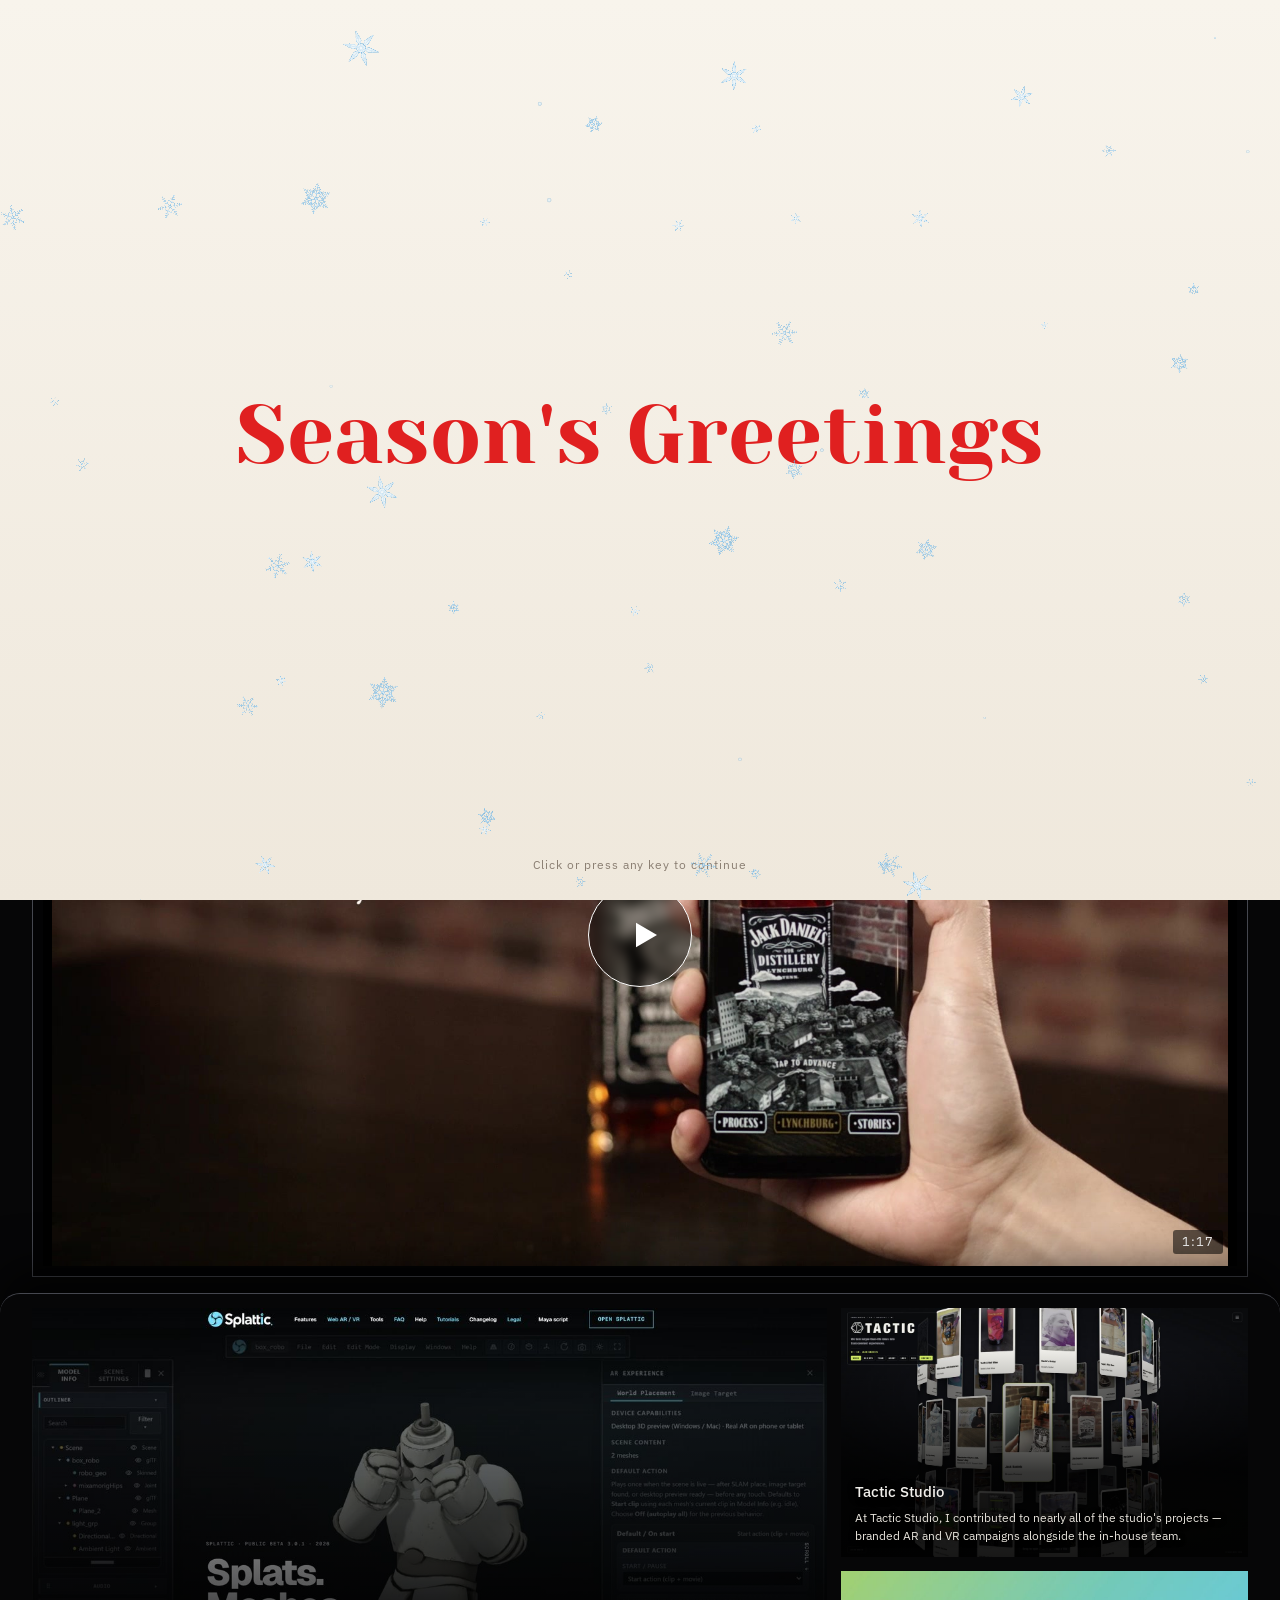
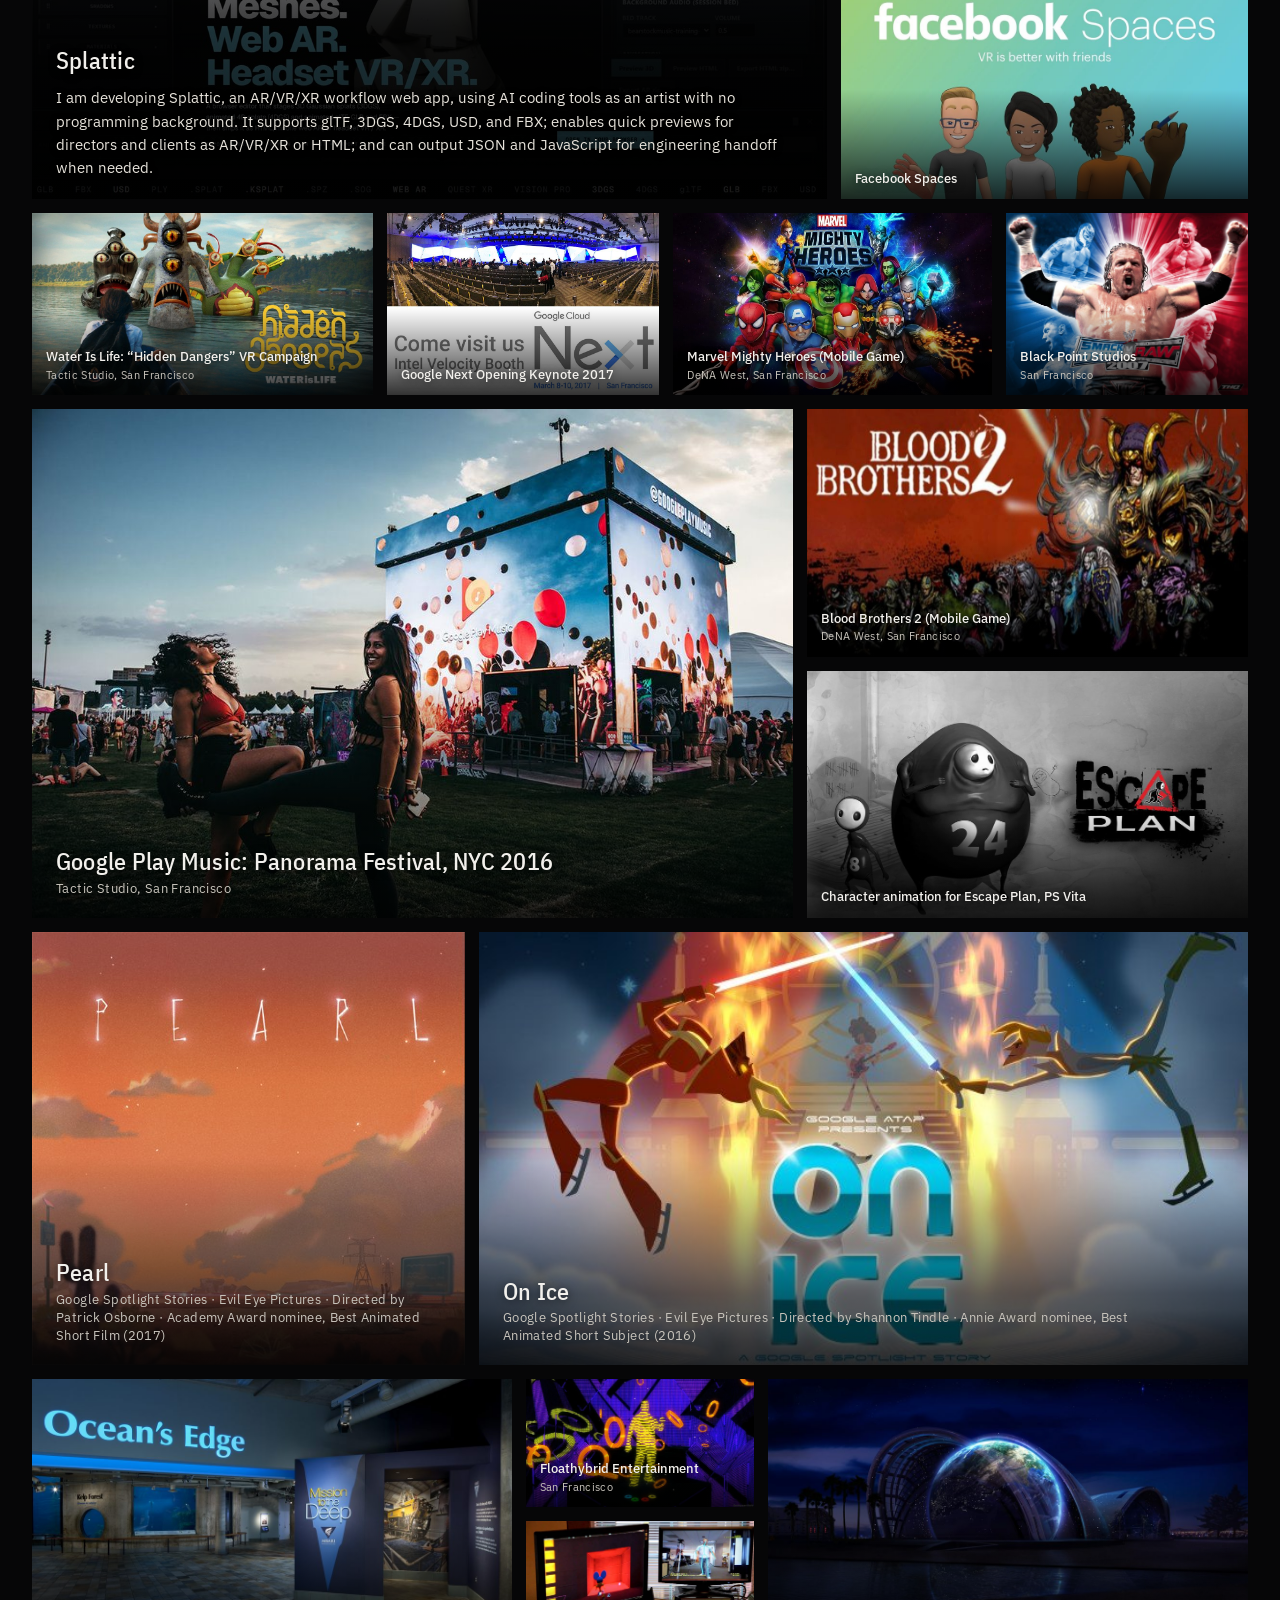
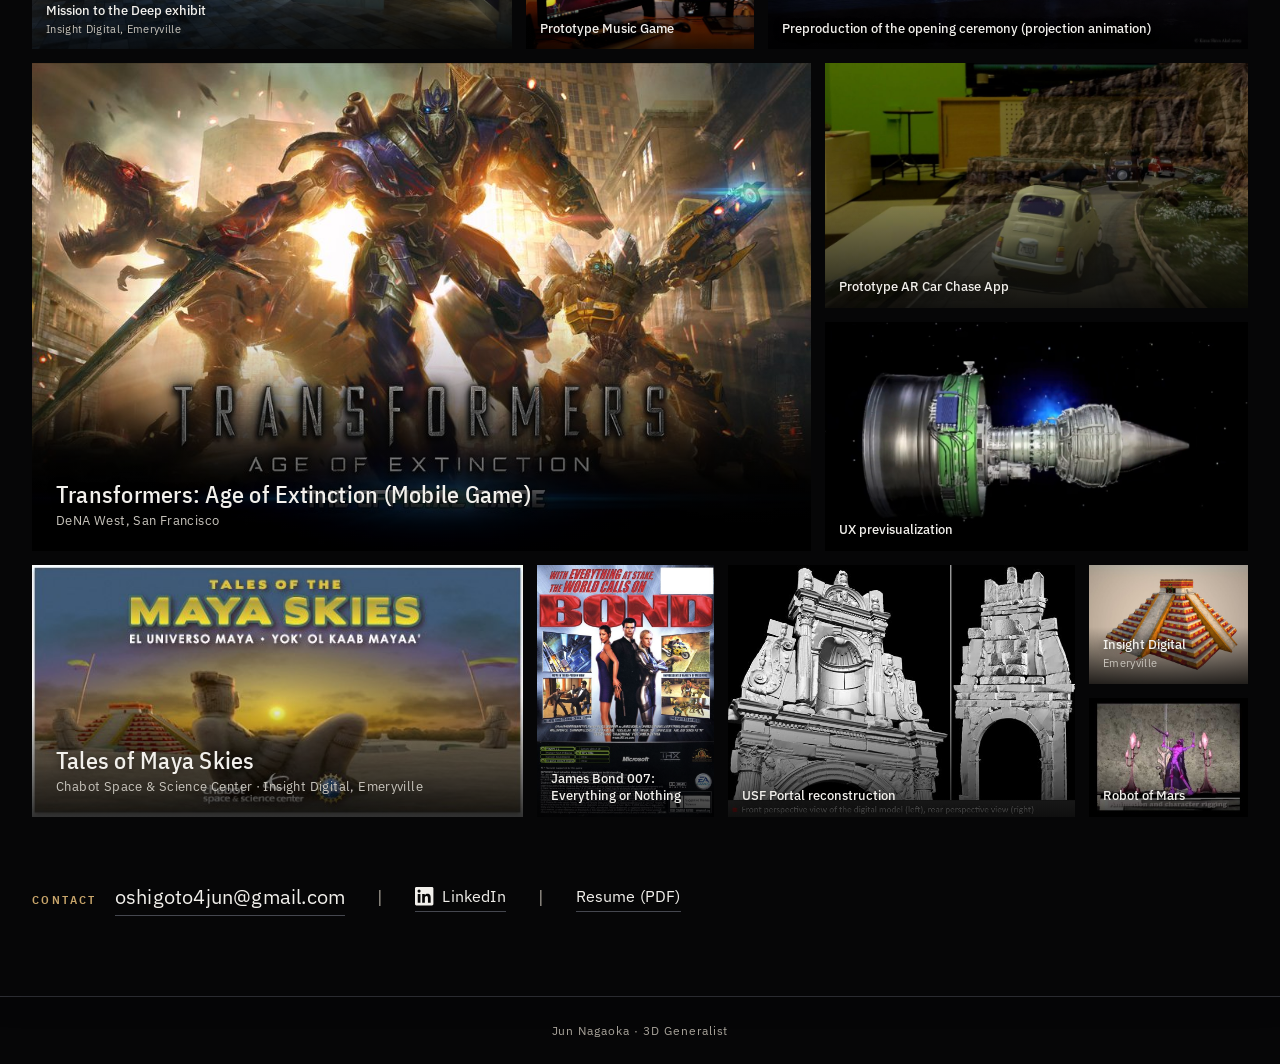
==== commit eaadae8f: "Add holiday intro (Season's Greetings) and 30s snow crystal overlay; ignore Local_asset_repo" ====
--- a/index.html
+++ b/index.html
@@ -2,7 +2,7 @@
 <body class="is-home"><div class="site-shell"><header class="site-header"><nav class="site-nav" aria-label="Primary"><a href="/" aria-current="page">Home</a><span class="sep" aria-hidden="true">|</span><a href="/resume/">resume</a><span class="sep" aria-hidden="true">|</span><a class="site-nav-contact" href="mailto:oshigoto4jun@gmail.com">Contact</a></nav></header><main><div class="home-top"><section class="home-hero" data-parallax-root><h1 class="home-type"><span class="line-jun home-stagger" style="--stagger: 0">JUN</span><span class="line-nagaoka home-stagger" style="--stagger: 1">NAGAOKA</span></h1><p class="home-role home-stagger" style="--stagger: 2">Lead / Senior 3D Artist · 3D Generalist · Technical Artist</p><p class="home-summary home-stagger" style="--stagger: 3">Lead 3D Artist and Technical Artist in AR/VR and real-time production — animation, rigging, modeling, lighting, pipelines, and engineering collaboration.</p></section></div>
 <section class="work-c" id="work" aria-labelledby="work-h"><h2 id="work-h" class="sr-only">Selected work</h2>
 <div class="stage" data-stage><figure class="reel-frame" data-reel>
- <div class="reel-video"><video preload="metadata" playsinline poster="/assets/reel/reel-poster.jpg" aria-label="Animation &amp; Rigging reel"><source src="/assets/reel/animation-rigging-reel.mp4" type="video/mp4"></video>
+ <div class="reel-video"><video preload="metadata" muted playsinline poster="/assets/reel/reel-poster.jpg" aria-label="Animation &amp; Rigging reel"><source src="/assets/reel/animation-rigging-reel.mp4" type="video/mp4"></video>
  <button type="button" class="play" data-reel-play aria-label="Play reel: Animation &amp; Rigging"><svg viewBox="0 0 24 24" aria-hidden="true"><path d="M8 5v14l12-7z"/></svg></button><span class="dur" data-reel-dur>1:17</span></div>
  <figcaption class="reel-cap">Animation &amp; Rigging</figcaption></figure></div>
 <div class="sheet" data-sheet><div class="grid"><div class="row" style="aspect-ratio:2.4746"><div class="cell" style="flex:1.6194 1 0"><a class="tile studio feat has-desc" href="https://www.splattic.com/" target="_blank" rel="noopener noreferrer" aria-label="Splattic (opens in a new tab)"><img src="/assets/work/splattic.jpg" alt="Splattic" decoding="async"><video class="pv" muted loop playsinline preload="none" tabindex="-1" aria-hidden="true" data-src="/assets/previews/splattic.mp4"></video><span class="cap"><b>Splattic</b><span class="desc">I am developing Splattic, an AR/VR/XR workflow web app, using AI coding tools as an artist with no programming background. It supports glTF, 3DGS, 4DGS, USD, and FBX; enables quick previews for directors and clients as AR/VR/XR or HTML; and can output JSON and JavaScript for engineering handoff when needed.</span></span></a></div><div class="cell stack" style="flex:0.8300 1 0"><a class="tile studio has-desc" href="https://tactic.studio/" target="_blank" rel="noopener noreferrer" aria-label="Tactic Studio (opens in a new tab)" data-wide style="flex:0.6125 1 0"><img src="/assets/work/tactic-studio.jpg" alt="Tactic Studio" decoding="async"><video class="pv" muted loop playsinline preload="none" tabindex="-1" aria-hidden="true" data-src="/assets/previews/tactic-studio.mp4"></video><span class="cap"><b>Tactic Studio</b><span class="desc">At Tactic Studio, I contributed to nearly all of the studio&#x27;s projects — branded AR and VR campaigns alongside the in-house team.</span></span></a><button type="button" class="tile" data-project="fb" aria-label="Facebook Spaces: open project" data-wide style="flex:0.5620 1 0"><img src="/assets/work/facebook-spaces.jpg" alt="Facebook Spaces" decoding="async"><span class="cap"><b>Facebook Spaces</b></span></button></div></div><div class="row" style="aspect-ratio:6.6811"><div class="cell" style="flex:1.8832 1 0"><button type="button" class="tile" data-project="water" aria-label="Water Is Life: “Hidden Dangers” VR Campaign: open project"><img src="/assets/work/water-is-life-hidden-dangers-vr-campaign.jpg" alt="Water Is Life: “Hidden Dangers” VR Campaign" decoding="async"><video class="pv" muted loop playsinline preload="none" tabindex="-1" aria-hidden="true" data-src="/assets/previews/water-is-life.mp4"></video><span class="cap"><b>Water Is Life: “Hidden Dangers” VR Campaign</b><span class="meta">Tactic Studio, San Francisco</span></span></button></div><div class="cell" style="flex:1.5000 1 0"><button type="button" class="tile" data-project="gnext" aria-label="Google Next Opening Keynote 2017: open project"><img src="/assets/work/google-next-opening-keynote-2017.jpg" alt="Google Next Opening Keynote 2017" decoding="async"><span class="cap"><b>Google Next Opening Keynote 2017</b></span></button></div><div class="cell" style="flex:1.7606 1 0"><button type="button" class="tile" data-project="marvel" aria-label="Marvel Mighty Heroes (Mobile Game): open project"><img src="/assets/work/marvel-mighty-heroes-mobile-game.jpg" alt="Marvel Mighty Heroes (Mobile Game)" decoding="async"><span class="cap"><b>Marvel Mighty Heroes (Mobile Game)</b><span class="meta">DeNA West, San Francisco</span></span></button></div><div class="cell" style="flex:1.3333 1 0"><button type="button" class="tile" data-project="bp" aria-label="Black Point Studios: open project"><img src="/assets/work/black-point-studios-san-francisco.jpg" alt="Black Point Studios" decoding="async"><span class="cap"><b>Black Point Studios</b><span class="meta">San Francisco</span></span></button></div></div><div class="row" style="aspect-ratio:2.3924"><div class="cell" style="flex:1.4993 1 0"><button type="button" class="tile feat" data-project="gpm" aria-label="Google Play Music: Panorama Festival, NYC 2016: open project"><img src="/assets/work/google-play-music-panorama-festival-nyc-2016.jpg" alt="Google Play Music: Panorama Festival, NYC 2016" decoding="async"><span class="cap"><b>Google Play Music: Panorama Festival, NYC 2016</b><span class="meta">Tactic Studio, San Francisco</span></span></button></div><div class="cell stack" style="flex:0.8688 1 0"><button type="button" class="tile" data-project="blood" aria-label="Blood Brothers 2 (Mobile Game): open project" style="flex:0.5620 1 0"><img src="/assets/work/blood-brothers-2-mobile-game.jpg" alt="Blood Brothers 2 (Mobile Game)" decoding="async"><span class="cap"><b>Blood Brothers 2 (Mobile Game)</b><span class="meta">DeNA West, San Francisco</span></span></button><button type="button" class="tile" data-project="escape" aria-label="Character animation for Escape Plan, PS Vita: open project" style="flex:0.5610 1 0"><img src="/assets/work/character-animation-for-escape-plan-ps-vita.jpg" alt="Character animation for Escape Plan, PS Vita" decoding="async"><span class="cap"><b>Character animation for Escape Plan, PS Vita</b></span></button></div></div><div class="row" style="aspect-ratio:2.8057"><div class="cell" style="flex:1.0000 1 0"><button type="button" class="tile feat" data-project="pearl" aria-label="Pearl: open project"><img src="/assets/work/pearl.jpg" alt="Pearl" decoding="async"><video class="pv" muted loop playsinline preload="none" tabindex="-1" aria-hidden="true" data-src="/assets/previews/pearl.mp4"></video><span class="cap"><b>Pearl</b><span class="meta">Google Spotlight Stories · Evil Eye Pictures · Directed by Patrick Osborne · Academy Award nominee, Best Animated Short Film (2017)</span></span></button></div><div class="cell" style="flex:1.7772 1 0"><button type="button" class="tile feat" data-project="onice" aria-label="On Ice: open project"><img src="/assets/work/on-ice.jpg" alt="On Ice" decoding="async"><video class="pv" muted loop playsinline preload="none" tabindex="-1" aria-hidden="true" data-src="/assets/previews/on-ice.mp4"></video><span class="cap"><b>On Ice</b><span class="meta">Google Spotlight Stories · Evil Eye Pictures · Directed by Shannon Tindle · Annie Award nominee, Best Animated Short Subject (2016)</span></span></button></div></div><div class="row" style="aspect-ratio:4.4992"><div class="cell" style="flex:1.7794 1 0"><button type="button" class="tile" data-project="mission" aria-label="Mission to the Deep exhibit: open project"><img src="/assets/work/mission-to-the-deep-exhibit.jpg" alt="Mission to the Deep exhibit" decoding="async"><span class="cap"><b>Mission to the Deep exhibit</b><span class="meta">Insight Digital, Emeryville</span></span></button></div><div class="cell stack" style="flex:0.8490 1 0"><button type="button" class="tile" data-project="float" aria-label="Floathybrid Entertainment: open project" style="flex:0.5620 1 0"><img src="/assets/work/floathybrid-entertainment-sf.jpg" alt="Floathybrid Entertainment" decoding="async"><span class="cap"><b>Floathybrid Entertainment</b><span class="meta">San Francisco</span></span></button><button type="button" class="tile" data-project="music" aria-label="Prototype Music Game: open project" style="flex:0.5620 1 0"><img src="/assets/work/prototype-music-game.jpg" alt="Prototype Music Game" decoding="async"><span class="cap"><b>Prototype Music Game</b></span></button></div><div class="cell" style="flex:1.7794 1 0"><button type="button" class="tile" data-project="preprod" aria-label="Preproduction of the opening ceremony (projection animation): open project"><img src="/assets/work/preproduction-of-the-opening-ceremony-projection.jpg" alt="Preproduction of the opening ceremony (projection animation)" decoding="async"><span class="cap"><b>Preproduction of the opening ceremony (projection animation)</b></span></button></div></div><div class="row" style="aspect-ratio:2.4957"><div class="cell" style="flex:1.6000 1 0"><button type="button" class="tile feat" data-project="trans" aria-label="Transformers: Age of Extinction (Mobile Game): open project"><img src="/assets/work/transformer-age-of-extinction-mobile-game.jpg" alt="Transformers: Age of Extinction (Mobile Game)" decoding="async"><span class="cap"><b>Transformers: Age of Extinction (Mobile Game)</b><span class="meta">DeNA West, San Francisco</span></span></button></div><div class="cell stack" style="flex:0.8703 1 0"><button type="button" class="tile" data-project="ar" aria-label="Prototype AR Car Chase App: open project" style="flex:0.5780 1 0"><img src="/assets/work/prototype-ar-car-chase-app.jpg" alt="Prototype AR Car Chase App" decoding="async"><video class="pv" muted loop playsinline preload="none" tabindex="-1" aria-hidden="true" data-src="/assets/previews/prototype-ar-car-chase-app.mp4"></video><span class="cap"><b>Prototype AR Car Chase App</b></span></button><button type="button" class="tile" data-project="ux" aria-label="UX previsualization: open project" style="flex:0.5418 1 0"><img src="/assets/work/ux-previsualization.jpg" alt="UX previsualization" decoding="async"><video class="pv" muted loop playsinline preload="none" tabindex="-1" aria-hidden="true" data-src="/assets/previews/ux-previsualization.mp4"></video><span class="cap"><b>UX previsualization</b></span></button></div></div><div class="row" style="aspect-ratio:4.8256"><div class="cell" style="flex:1.9564 1 0"><button type="button" class="tile feat" data-project="maya" aria-label="Tales of Maya Skies: open project"><img src="/assets/work/maya-skies.jpg" alt="Tales of Maya Skies" decoding="async"><video class="pv" muted loop playsinline preload="none" tabindex="-1" aria-hidden="true" data-src="/assets/previews/maya-skies.mp4"></video><span class="cap"><b>Tales of Maya Skies</b><span class="meta">Chabot Space &amp; Science Center · Insight Digital, Emeryville</span></span></button></div><div class="cell" style="flex:0.7048 1 0"><button type="button" class="tile" data-project="mondo" aria-label="James Bond 007: Everything or Nothing: open project"><img src="/assets/work/mondo-media-studio.jpg" alt="James Bond 007: Everything or Nothing" decoding="async"><span class="cap"><b>James Bond 007: Everything or Nothing</b></span></button></div><div class="cell" style="flex:1.3832 1 0"><button type="button" class="tile" data-project="usf" aria-label="USF Portal reconstruction: open project"><img src="/assets/work/usf-portal-reconstruction.jpg" alt="USF Portal reconstruction" decoding="async"><span class="cap"><b>USF Portal reconstruction</b></span></button></div><div class="cell stack" style="flex:0.6339 1 0"><button type="button" class="tile" data-project="insight" aria-label="Insight Digital: open project" style="flex:0.7500 1 0"><img src="/assets/work/insight-digital-emeryville.jpg" alt="Insight Digital" decoding="async"><span class="cap"><b>Insight Digital</b><span class="meta">Emeryville</span></span></button><button type="button" class="tile" data-project="robot" aria-label="Robot of Mars: open project" style="flex:0.7500 1 0"><img src="/assets/work/robot-of-mars.jpg" alt="Robot of Mars" decoding="async"><span class="cap"><b>Robot of Mars</b></span></button></div></div></div>
@@ -63,4 +63,6 @@
     window.addEventListener('scroll', onScroll, { passive: true });
     onScroll();
   })();
-</script><script src="/assets/home.js" defer></script></main><footer class="site-footer">Jun Nagaoka · 3D Generalist</footer></div></body></html>+</script><script src="/assets/home.js" defer></script></main><footer class="site-footer">Jun Nagaoka · 3D Generalist</footer></div>
+<script src="/assets/snow.js" defer></script>
+</body></html>
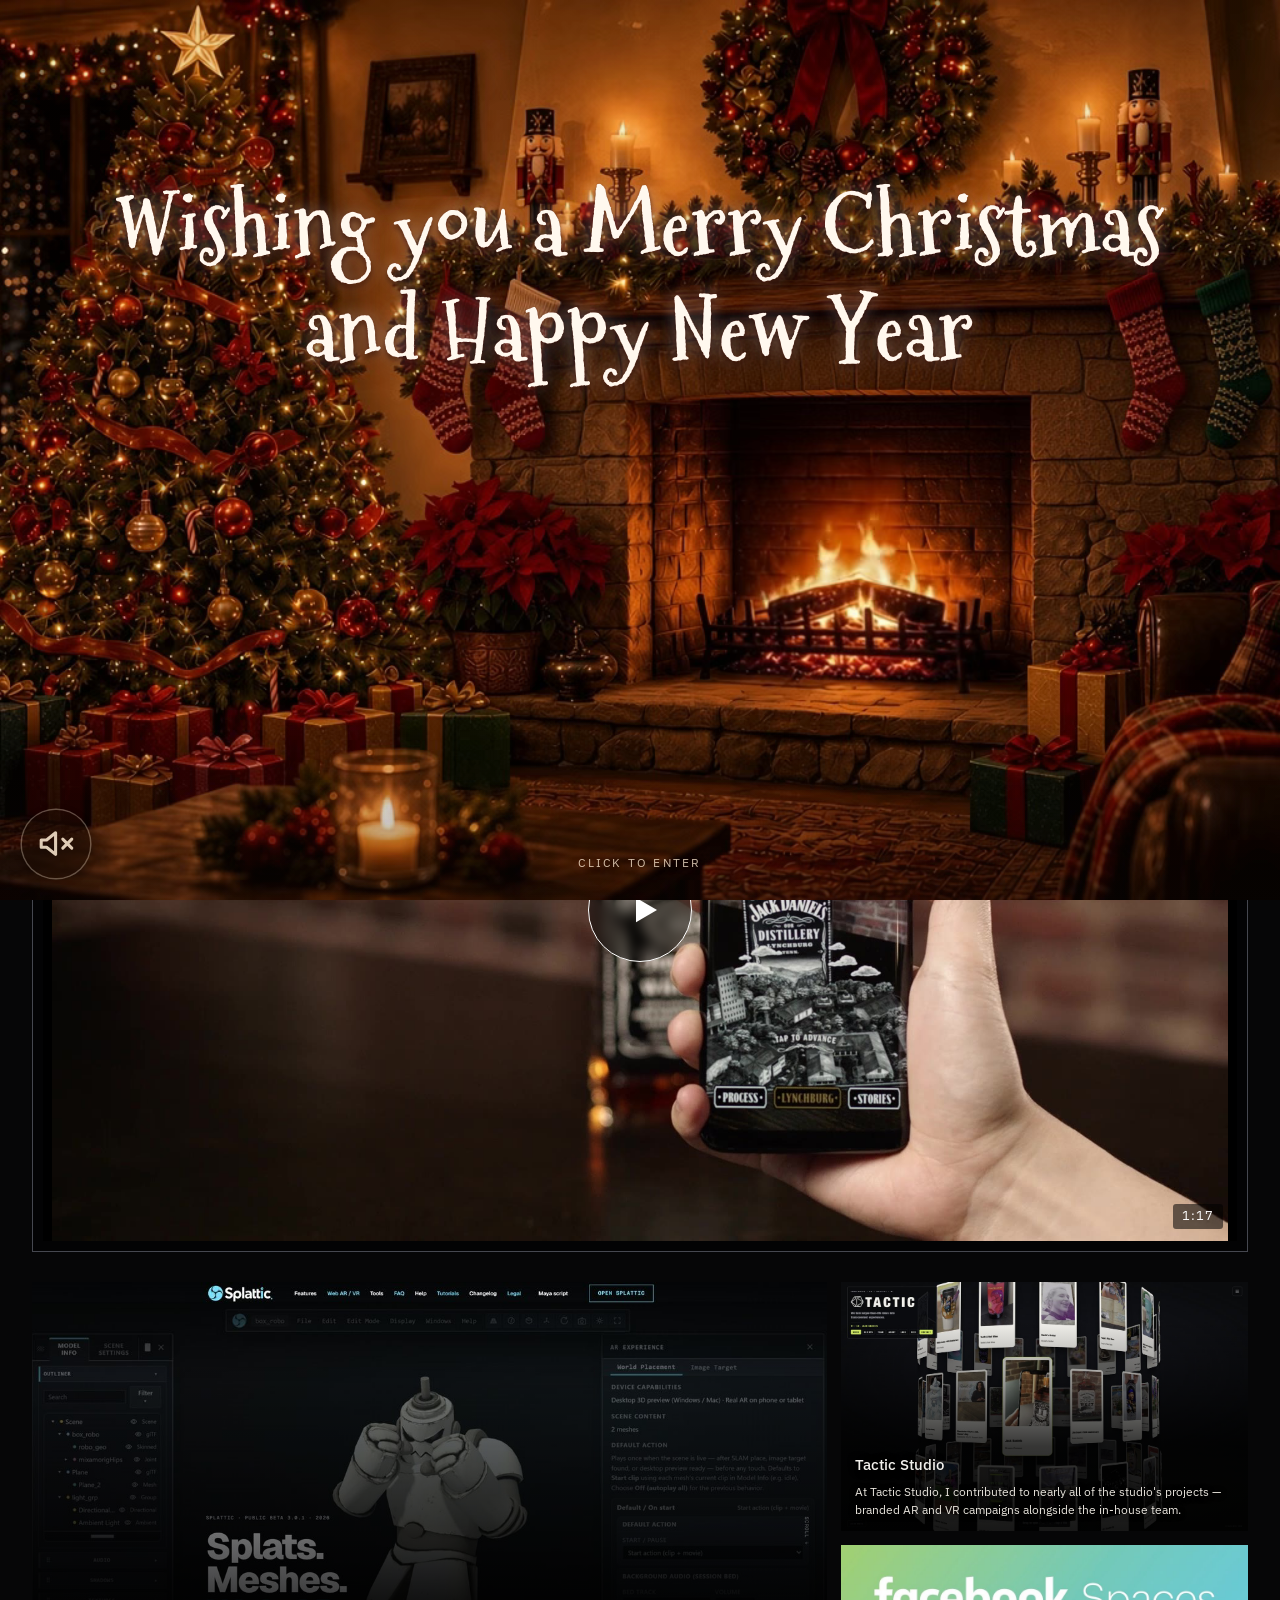
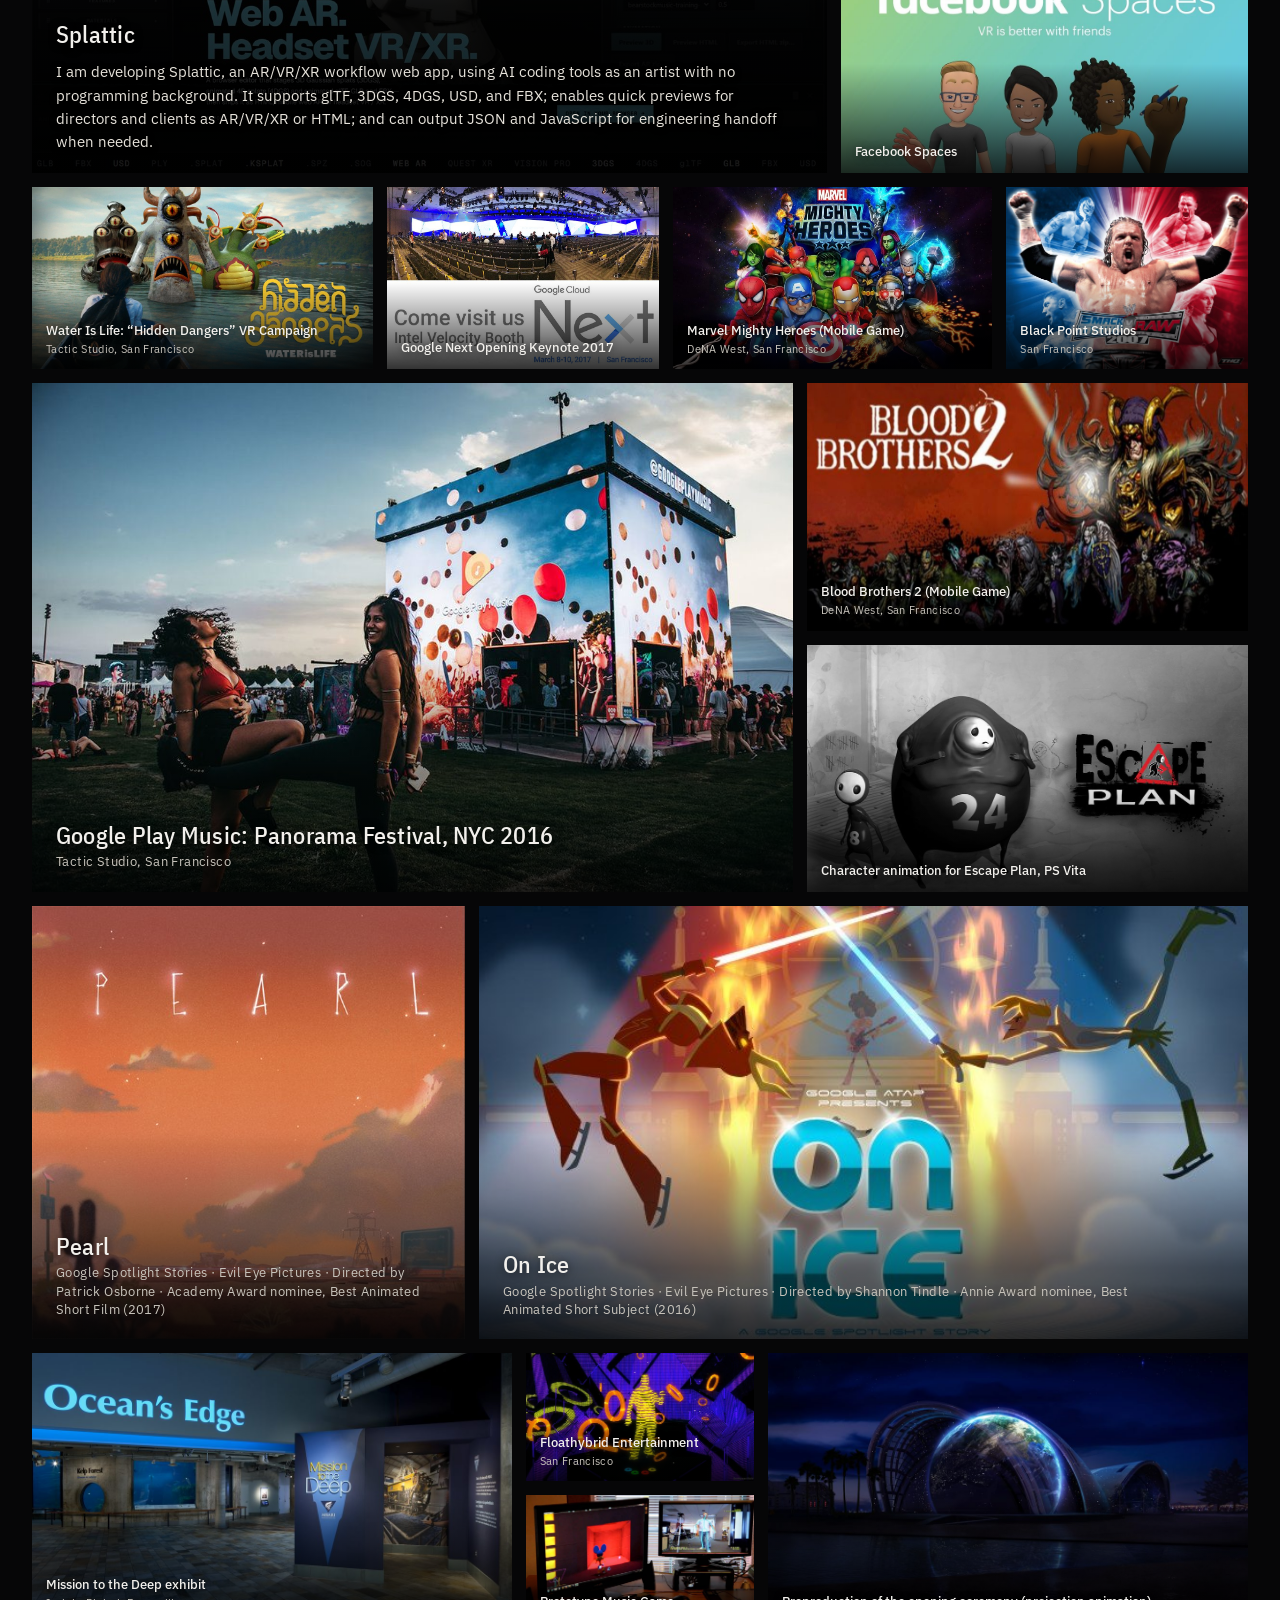
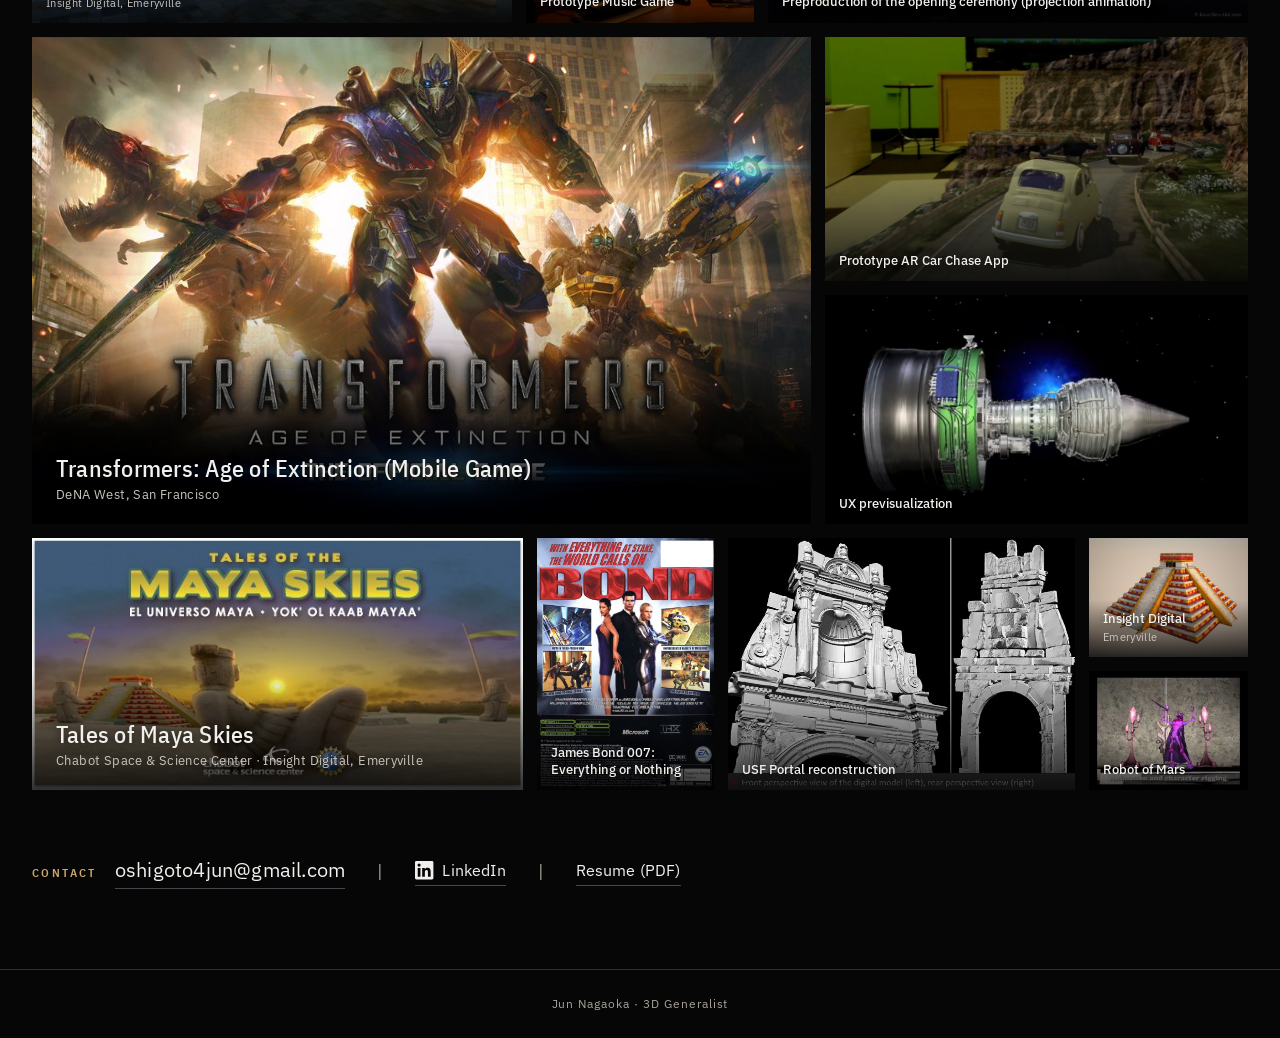
==== commit bd71c93c: "Main page: replace hero reel with new version (v2 video + poster)" ====
--- a/index.html
+++ b/index.html
@@ -2,7 +2,7 @@
 <body class="is-home"><div class="site-shell"><header class="site-header"><nav class="site-nav" aria-label="Primary"><a href="/" aria-current="page">Home</a><span class="sep" aria-hidden="true">|</span><a href="/resume/">resume</a><span class="sep" aria-hidden="true">|</span><a class="site-nav-contact" href="mailto:oshigoto4jun@gmail.com">Contact</a></nav></header><main><div class="home-top"><section class="home-hero" data-parallax-root><h1 class="home-type"><span class="line-jun home-stagger" style="--stagger: 0">JUN</span><span class="line-nagaoka home-stagger" style="--stagger: 1">NAGAOKA</span></h1><p class="home-role home-stagger" style="--stagger: 2">Lead / Senior 3D Artist · 3D Generalist · Technical Artist</p><p class="home-summary home-stagger" style="--stagger: 3">Lead 3D Artist and Technical Artist in AR/VR and real-time production — animation, rigging, modeling, lighting, pipelines, and engineering collaboration.</p></section></div>
 <section class="work-c" id="work" aria-labelledby="work-h"><h2 id="work-h" class="sr-only">Selected work</h2>
 <div class="stage" data-stage><figure class="reel-frame" data-reel>
- <div class="reel-video"><video preload="metadata" muted playsinline poster="/assets/reel/reel-poster.jpg" aria-label="Animation &amp; Rigging reel"><source src="/assets/reel/animation-rigging-reel.mp4" type="video/mp4"></video>
+ <div class="reel-video"><video preload="metadata" muted playsinline poster="/assets/reel/reel-poster-v2.jpg" aria-label="Animation &amp; Rigging reel"><source src="/assets/reel/animation-rigging-reel-v2.mp4" type="video/mp4"></video>
  <button type="button" class="play" data-reel-play aria-label="Play reel: Animation &amp; Rigging"><svg viewBox="0 0 24 24" aria-hidden="true"><path d="M8 5v14l12-7z"/></svg></button><span class="dur" data-reel-dur>1:17</span></div>
  <figcaption class="reel-cap">Animation &amp; Rigging</figcaption></figure></div>
 <div class="sheet" data-sheet><div class="grid"><div class="row" style="aspect-ratio:2.4746"><div class="cell" style="flex:1.6194 1 0"><a class="tile studio feat has-desc" href="https://www.splattic.com/" target="_blank" rel="noopener noreferrer" aria-label="Splattic (opens in a new tab)"><img src="/assets/work/splattic.jpg" alt="Splattic" decoding="async"><video class="pv" muted loop playsinline preload="none" tabindex="-1" aria-hidden="true" data-src="/assets/previews/splattic.mp4"></video><span class="cap"><b>Splattic</b><span class="desc">I am developing Splattic, an AR/VR/XR workflow web app, using AI coding tools as an artist with no programming background. It supports glTF, 3DGS, 4DGS, USD, and FBX; enables quick previews for directors and clients as AR/VR/XR or HTML; and can output JSON and JavaScript for engineering handoff when needed.</span></span></a></div><div class="cell stack" style="flex:0.8300 1 0"><a class="tile studio has-desc" href="https://tactic.studio/" target="_blank" rel="noopener noreferrer" aria-label="Tactic Studio (opens in a new tab)" data-wide style="flex:0.6125 1 0"><img src="/assets/work/tactic-studio.jpg" alt="Tactic Studio" decoding="async"><video class="pv" muted loop playsinline preload="none" tabindex="-1" aria-hidden="true" data-src="/assets/previews/tactic-studio.mp4"></video><span class="cap"><b>Tactic Studio</b><span class="desc">At Tactic Studio, I contributed to nearly all of the studio&#x27;s projects — branded AR and VR campaigns alongside the in-house team.</span></span></a><button type="button" class="tile" data-project="fb" aria-label="Facebook Spaces: open project" data-wide style="flex:0.5620 1 0"><img src="/assets/work/facebook-spaces.jpg" alt="Facebook Spaces" decoding="async"><span class="cap"><b>Facebook Spaces</b></span></button></div></div><div class="row" style="aspect-ratio:6.6811"><div class="cell" style="flex:1.8832 1 0"><button type="button" class="tile" data-project="water" aria-label="Water Is Life: “Hidden Dangers” VR Campaign: open project"><img src="/assets/work/water-is-life-hidden-dangers-vr-campaign.jpg" alt="Water Is Life: “Hidden Dangers” VR Campaign" decoding="async"><video class="pv" muted loop playsinline preload="none" tabindex="-1" aria-hidden="true" data-src="/assets/previews/water-is-life.mp4"></video><span class="cap"><b>Water Is Life: “Hidden Dangers” VR Campaign</b><span class="meta">Tactic Studio, San Francisco</span></span></button></div><div class="cell" style="flex:1.5000 1 0"><button type="button" class="tile" data-project="gnext" aria-label="Google Next Opening Keynote 2017: open project"><img src="/assets/work/google-next-opening-keynote-2017.jpg" alt="Google Next Opening Keynote 2017" decoding="async"><span class="cap"><b>Google Next Opening Keynote 2017</b></span></button></div><div class="cell" style="flex:1.7606 1 0"><button type="button" class="tile" data-project="marvel" aria-label="Marvel Mighty Heroes (Mobile Game): open project"><img src="/assets/work/marvel-mighty-heroes-mobile-game.jpg" alt="Marvel Mighty Heroes (Mobile Game)" decoding="async"><span class="cap"><b>Marvel Mighty Heroes (Mobile Game)</b><span class="meta">DeNA West, San Francisco</span></span></button></div><div class="cell" style="flex:1.3333 1 0"><button type="button" class="tile" data-project="bp" aria-label="Black Point Studios: open project"><img src="/assets/work/black-point-studios-san-francisco.jpg" alt="Black Point Studios" decoding="async"><span class="cap"><b>Black Point Studios</b><span class="meta">San Francisco</span></span></button></div></div><div class="row" style="aspect-ratio:2.3924"><div class="cell" style="flex:1.4993 1 0"><button type="button" class="tile feat" data-project="gpm" aria-label="Google Play Music: Panorama Festival, NYC 2016: open project"><img src="/assets/work/google-play-music-panorama-festival-nyc-2016.jpg" alt="Google Play Music: Panorama Festival, NYC 2016" decoding="async"><span class="cap"><b>Google Play Music: Panorama Festival, NYC 2016</b><span class="meta">Tactic Studio, San Francisco</span></span></button></div><div class="cell stack" style="flex:0.8688 1 0"><button type="button" class="tile" data-project="blood" aria-label="Blood Brothers 2 (Mobile Game): open project" style="flex:0.5620 1 0"><img src="/assets/work/blood-brothers-2-mobile-game.jpg" alt="Blood Brothers 2 (Mobile Game)" decoding="async"><span class="cap"><b>Blood Brothers 2 (Mobile Game)</b><span class="meta">DeNA West, San Francisco</span></span></button><button type="button" class="tile" data-project="escape" aria-label="Character animation for Escape Plan, PS Vita: open project" style="flex:0.5610 1 0"><img src="/assets/work/character-animation-for-escape-plan-ps-vita.jpg" alt="Character animation for Escape Plan, PS Vita" decoding="async"><span class="cap"><b>Character animation for Escape Plan, PS Vita</b></span></button></div></div><div class="row" style="aspect-ratio:2.8057"><div class="cell" style="flex:1.0000 1 0"><button type="button" class="tile feat" data-project="pearl" aria-label="Pearl: open project"><img src="/assets/work/pearl.jpg" alt="Pearl" decoding="async"><video class="pv" muted loop playsinline preload="none" tabindex="-1" aria-hidden="true" data-src="/assets/previews/pearl.mp4"></video><span class="cap"><b>Pearl</b><span class="meta">Google Spotlight Stories · Evil Eye Pictures · Directed by Patrick Osborne · Academy Award nominee, Best Animated Short Film (2017)</span></span></button></div><div class="cell" style="flex:1.7772 1 0"><button type="button" class="tile feat" data-project="onice" aria-label="On Ice: open project"><img src="/assets/work/on-ice.jpg" alt="On Ice" decoding="async"><video class="pv" muted loop playsinline preload="none" tabindex="-1" aria-hidden="true" data-src="/assets/previews/on-ice.mp4"></video><span class="cap"><b>On Ice</b><span class="meta">Google Spotlight Stories · Evil Eye Pictures · Directed by Shannon Tindle · Annie Award nominee, Best Animated Short Subject (2016)</span></span></button></div></div><div class="row" style="aspect-ratio:4.4992"><div class="cell" style="flex:1.7794 1 0"><button type="button" class="tile" data-project="mission" aria-label="Mission to the Deep exhibit: open project"><img src="/assets/work/mission-to-the-deep-exhibit.jpg" alt="Mission to the Deep exhibit" decoding="async"><span class="cap"><b>Mission to the Deep exhibit</b><span class="meta">Insight Digital, Emeryville</span></span></button></div><div class="cell stack" style="flex:0.8490 1 0"><button type="button" class="tile" data-project="float" aria-label="Floathybrid Entertainment: open project" style="flex:0.5620 1 0"><img src="/assets/work/floathybrid-entertainment-sf.jpg" alt="Floathybrid Entertainment" decoding="async"><span class="cap"><b>Floathybrid Entertainment</b><span class="meta">San Francisco</span></span></button><button type="button" class="tile" data-project="music" aria-label="Prototype Music Game: open project" style="flex:0.5620 1 0"><img src="/assets/work/prototype-music-game.jpg" alt="Prototype Music Game" decoding="async"><span class="cap"><b>Prototype Music Game</b></span></button></div><div class="cell" style="flex:1.7794 1 0"><button type="button" class="tile" data-project="preprod" aria-label="Preproduction of the opening ceremony (projection animation): open project"><img src="/assets/work/preproduction-of-the-opening-ceremony-projection.jpg" alt="Preproduction of the opening ceremony (projection animation)" decoding="async"><span class="cap"><b>Preproduction of the opening ceremony (projection animation)</b></span></button></div></div><div class="row" style="aspect-ratio:2.4957"><div class="cell" style="flex:1.6000 1 0"><button type="button" class="tile feat" data-project="trans" aria-label="Transformers: Age of Extinction (Mobile Game): open project"><img src="/assets/work/transformer-age-of-extinction-mobile-game.jpg" alt="Transformers: Age of Extinction (Mobile Game)" decoding="async"><span class="cap"><b>Transformers: Age of Extinction (Mobile Game)</b><span class="meta">DeNA West, San Francisco</span></span></button></div><div class="cell stack" style="flex:0.8703 1 0"><button type="button" class="tile" data-project="ar" aria-label="Prototype AR Car Chase App: open project" style="flex:0.5780 1 0"><img src="/assets/work/prototype-ar-car-chase-app.jpg" alt="Prototype AR Car Chase App" decoding="async"><video class="pv" muted loop playsinline preload="none" tabindex="-1" aria-hidden="true" data-src="/assets/previews/prototype-ar-car-chase-app.mp4"></video><span class="cap"><b>Prototype AR Car Chase App</b></span></button><button type="button" class="tile" data-project="ux" aria-label="UX previsualization: open project" style="flex:0.5418 1 0"><img src="/assets/work/ux-previsualization.jpg" alt="UX previsualization" decoding="async"><video class="pv" muted loop playsinline preload="none" tabindex="-1" aria-hidden="true" data-src="/assets/previews/ux-previsualization.mp4"></video><span class="cap"><b>UX previsualization</b></span></button></div></div><div class="row" style="aspect-ratio:4.8256"><div class="cell" style="flex:1.9564 1 0"><button type="button" class="tile feat" data-project="maya" aria-label="Tales of Maya Skies: open project"><img src="/assets/work/maya-skies.jpg" alt="Tales of Maya Skies" decoding="async"><video class="pv" muted loop playsinline preload="none" tabindex="-1" aria-hidden="true" data-src="/assets/previews/maya-skies.mp4"></video><span class="cap"><b>Tales of Maya Skies</b><span class="meta">Chabot Space &amp; Science Center · Insight Digital, Emeryville</span></span></button></div><div class="cell" style="flex:0.7048 1 0"><button type="button" class="tile" data-project="mondo" aria-label="James Bond 007: Everything or Nothing: open project"><img src="/assets/work/mondo-media-studio.jpg" alt="James Bond 007: Everything or Nothing" decoding="async"><span class="cap"><b>James Bond 007: Everything or Nothing</b></span></button></div><div class="cell" style="flex:1.3832 1 0"><button type="button" class="tile" data-project="usf" aria-label="USF Portal reconstruction: open project"><img src="/assets/work/usf-portal-reconstruction.jpg" alt="USF Portal reconstruction" decoding="async"><span class="cap"><b>USF Portal reconstruction</b></span></button></div><div class="cell stack" style="flex:0.6339 1 0"><button type="button" class="tile" data-project="insight" aria-label="Insight Digital: open project" style="flex:0.7500 1 0"><img src="/assets/work/insight-digital-emeryville.jpg" alt="Insight Digital" decoding="async"><span class="cap"><b>Insight Digital</b><span class="meta">Emeryville</span></span></button><button type="button" class="tile" data-project="robot" aria-label="Robot of Mars: open project" style="flex:0.7500 1 0"><img src="/assets/work/robot-of-mars.jpg" alt="Robot of Mars" decoding="async"><span class="cap"><b>Robot of Mars</b></span></button></div></div></div>
--- a/_astro/BaseLayout.CkQcJO3N.css
+++ b/_astro/BaseLayout.CkQcJO3N.css
@@ -1 +1 @@
-:root{--bg:#060607;--bg-elevated:#101116;--text:#f2f0ec;--text-secondary:#d0ccc4;--text-muted:#a8a39a;--border:#2f3036;--border-strong:#45474f;--accent:#c9a66b;--accent-dim:#8f7350;--font-sans:"IBM Plex Sans", system-ui, sans-serif;--font-display:"IBM Plex Sans Condensed", "IBM Plex Sans", system-ui, sans-serif;--site-header-offset:4.5rem}*,:before,:after{box-sizing:border-box}html{scroll-behavior:auto;scroll-padding-top:var(--site-header-offset)}body{min-height:100vh;font-family:var(--font-sans);color:var(--text);background:var(--bg);-webkit-font-smoothing:antialiased;margin:0;font-size:16px;line-height:1.6}a{color:var(--accent);text-decoration:none}a:hover{text-decoration:underline}img{max-width:100%;height:auto}.site-shell{flex-direction:column;min-height:100vh;display:flex}.site-header{z-index:90;border-bottom:1px solid var(--border);background-color:var(--bg);padding:1rem 1.5rem;position:sticky;top:0}.site-nav{letter-spacing:.12em;text-transform:lowercase;flex-wrap:wrap;align-items:center;gap:.5rem 1.25rem;max-width:72rem;margin:0 auto;font-size:.8125rem;display:flex}.site-nav a{color:var(--text-muted);text-decoration:none}.site-nav a:hover,.site-nav a[aria-current=page]{color:var(--text);text-decoration:none}.site-nav .sep{color:var(--border);user-select:none}.site-nav a.site-nav-contact{text-transform:none;align-items:center;min-height:2.75rem;margin-inline-start:.15rem;padding-block:.25rem;padding-inline:.2rem;font-weight:600;display:inline-flex}main{flex:1;width:100%;max-width:72rem;margin:0 auto;padding:2rem 1.5rem 4rem}.site-footer{border-top:1px solid var(--border);color:var(--text-muted);text-align:center;letter-spacing:.08em;padding:1.5rem;font-size:.75rem}.wip-hero{flex-direction:column;justify-content:center;min-height:60vh;padding:4rem 0 6rem;display:flex}.wip-status{font-family:var(--font-display);letter-spacing:.18em;text-transform:uppercase;color:var(--accent);margin:2rem 0 0;font-size:clamp(1.125rem,4vw,1.5rem);font-weight:500}.wip-status .wip-sep{color:var(--text-muted);margin:0 .35em;font-weight:400}.wip-note{max-width:28rem;color:var(--text-muted);letter-spacing:.04em;margin:1.25rem 0 0;font-size:.875rem;line-height:1.7}.home-type{font-family:var(--font-display);letter-spacing:-.02em;margin:0;font-weight:600;line-height:.9}.home-type .line-jun{color:var(--text);font-size:clamp(3.5rem,14vw,9rem);display:block}.home-type .line-nagaoka{color:var(--text-secondary);font-size:clamp(3.5rem,14vw,9rem);display:block}.home-role{letter-spacing:.2em;text-transform:uppercase;color:var(--text-secondary);margin:1.5rem 0 0;font-size:.875rem}.page-title{font-family:var(--font-display);letter-spacing:.2em;text-transform:lowercase;border-left:3px solid var(--accent);margin:0 0 2rem;padding-left:1rem;font-size:1.75rem;font-weight:600}.wp-content{font-size:.9375rem}.wp-content h1,.wp-content h2,.wp-content h3,.wp-content h4,.wp-content h5{font-family:var(--font-display);letter-spacing:.08em;color:var(--text);margin:2.5rem 0 1rem;font-weight:600}.wp-content h3{border-bottom:1px solid var(--border);padding-bottom:.5rem;font-size:1.125rem}.wp-content h4{color:var(--accent);font-size:1rem}.wp-content h5{color:var(--text-muted);text-transform:uppercase;font-size:.875rem}.wp-content p{color:var(--text-muted);margin:.75rem 0}.wp-content figure{margin:1.5rem 0}.wp-content img{border:1px solid var(--border);display:block}.wp-content .slideshow-window,.wp-content .tiled-gallery{margin:1rem 0}.wp-content iframe{border:1px solid var(--border);max-width:100%}.resume-header{margin-bottom:2rem}.resume-header h1{font-family:var(--font-display);letter-spacing:.12em;margin:0;font-size:2rem}.resume-header .meta{color:var(--text-muted);margin-top:.75rem;font-size:.875rem}.resume-download{border:1px solid var(--accent);color:var(--accent);letter-spacing:.12em;text-transform:uppercase;margin-bottom:2rem;padding:.75rem 1.25rem;font-size:.8125rem;text-decoration:none;display:inline-block}.resume-download:hover{background:var(--bg-elevated);text-decoration:none}.resume-section{margin-bottom:2rem}.resume-section h2{letter-spacing:.2em;text-transform:uppercase;color:var(--accent);margin:0 0 1rem;font-size:.75rem}.resume-section ul{color:var(--text-muted);margin:0;padding-left:1.25rem}.resume-section li{margin-bottom:.5rem}.resume-job{margin-bottom:1.5rem}.resume-job h3{color:var(--text);margin:0 0 .5rem;font-size:1rem}.resume-job .dates{color:var(--text-muted);margin-bottom:.5rem;font-size:.8125rem}.resume-page{max-width:46rem;margin:0 auto}body.is-resume main,body.is-resume .resume-header .meta,body.is-resume .resume-summary,body.is-resume .resume-section p,body.is-resume .resume-section li,body.is-resume .resume-job .dates{color:var(--text-secondary)}body.is-resume .resume-header h1,body.is-resume .resume-job h3,body.is-resume .resume-section h2,body.is-resume .resume-job h3 strong{color:var(--text)}body.is-resume .resume-accent-name,body.is-resume .resume-accent-nomination{letter-spacing:.01em;color:#d4b483;font-size:1.125rem;font-weight:600}body.is-resume main a{color:#e4b872;text-underline-offset:.12em;text-decoration:underline}body.is-resume main a:hover{color:#f3d9a8}.resume-summary{margin:0;line-height:1.55}@media print{@page{size:letter;margin:.5in}body.is-resume{background:#fff!important}body.is-resume main,body.is-resume .resume-header h1,body.is-resume .resume-header .meta,body.is-resume .resume-summary,body.is-resume .resume-section p,body.is-resume .resume-section li,body.is-resume .resume-job h3,body.is-resume .resume-job .dates,body.is-resume .resume-section h2{color:#141414!important}body.is-resume .resume-section h2{color:#2a2a2a!important}body.is-resume main a{color:#0b4f8a!important}body.is-resume .resume-accent-name,body.is-resume .resume-accent-nomination{color:#6b4528!important}.site-header,.site-footer,.resume-download{display:none!important}}
+:root{--bg:#060607;--bg-elevated:#101116;--text:#f2f0ec;--text-secondary:#d0ccc4;--text-muted:#a8a39a;--border:#2f3036;--border-strong:#45474f;--accent:#c9a66b;--accent-dim:#8f7350;--font-sans:"IBM Plex Sans", system-ui, sans-serif;--font-display:"IBM Plex Sans Condensed", "IBM Plex Sans", system-ui, sans-serif;--site-header-offset:3.1875rem}*,:before,:after{box-sizing:border-box}html{scroll-behavior:auto;scroll-padding-top:var(--site-header-offset)}body{min-height:100vh;font-family:var(--font-sans);color:var(--text);background:var(--bg);-webkit-font-smoothing:antialiased;margin:0;font-size:16px;line-height:1.6}a{color:var(--accent);text-decoration:none}a:hover{text-decoration:underline}img{max-width:100%;height:auto}.site-shell{flex-direction:column;min-height:100vh;display:flex}.site-header{z-index:90;border-bottom:1px solid var(--border);background-color:var(--bg);padding:.4375rem 1.5rem;position:sticky;top:0}.site-nav{letter-spacing:.12em;text-transform:lowercase;flex-wrap:wrap;align-items:center;gap:.5rem 1.25rem;max-width:72rem;margin:0 auto;font-size:.9375rem;display:flex}@media (min-width:821px){.site-nav{font-size:1.125rem}}.site-nav a{color:var(--text-muted);text-decoration:none}.site-nav a:hover,.site-nav a[aria-current=page]{color:var(--text);text-decoration:none}.site-nav .sep{color:var(--border);user-select:none}.site-nav a.site-nav-contact{text-transform:none;align-items:center;min-height:2.25rem;margin-inline-start:.15rem;padding-block:.25rem;padding-inline:.2rem;font-weight:600;display:inline-flex}main{flex:1;width:100%;max-width:72rem;margin:0 auto;padding:2rem 1.5rem 4rem}.site-footer{border-top:1px solid var(--border);color:var(--text-muted);text-align:center;letter-spacing:.08em;padding:1.5rem;font-size:.75rem}.wip-hero{flex-direction:column;justify-content:center;min-height:60vh;padding:4rem 0 6rem;display:flex}.wip-status{font-family:var(--font-display);letter-spacing:.18em;text-transform:uppercase;color:var(--accent);margin:2rem 0 0;font-size:clamp(1.125rem,4vw,1.5rem);font-weight:500}.wip-status .wip-sep{color:var(--text-muted);margin:0 .35em;font-weight:400}.wip-note{max-width:28rem;color:var(--text-muted);letter-spacing:.04em;margin:1.25rem 0 0;font-size:.875rem;line-height:1.7}.home-type{font-family:var(--font-display);letter-spacing:-.02em;margin:0;font-weight:600;line-height:.9}.home-type .line-jun{color:var(--text);font-size:clamp(3.5rem,14vw,9rem);display:block}.home-type .line-nagaoka{color:var(--text-secondary);font-size:clamp(3.5rem,14vw,9rem);display:block}.home-role{letter-spacing:.2em;text-transform:uppercase;color:var(--text-secondary);margin:1.5rem 0 0;font-size:.875rem}.page-title{font-family:var(--font-display);letter-spacing:.2em;text-transform:lowercase;border-left:3px solid var(--accent);margin:0 0 2rem;padding-left:1rem;font-size:1.75rem;font-weight:600}.wp-content{font-size:.9375rem}.wp-content h1,.wp-content h2,.wp-content h3,.wp-content h4,.wp-content h5{font-family:var(--font-display);letter-spacing:.08em;color:var(--text);margin:2.5rem 0 1rem;font-weight:600}.wp-content h3{border-bottom:1px solid var(--border);padding-bottom:.5rem;font-size:1.125rem}.wp-content h4{color:var(--accent);font-size:1rem}.wp-content h5{color:var(--text-muted);text-transform:uppercase;font-size:.875rem}.wp-content p{color:var(--text-muted);margin:.75rem 0}.wp-content figure{margin:1.5rem 0}.wp-content img{border:1px solid var(--border);display:block}.wp-content .slideshow-window,.wp-content .tiled-gallery{margin:1rem 0}.wp-content iframe{border:1px solid var(--border);max-width:100%}.resume-header{margin-bottom:2rem}.resume-header h1{font-family:var(--font-display);letter-spacing:.12em;margin:0;font-size:2rem}.resume-header .meta{color:var(--text-muted);margin-top:.75rem;font-size:.875rem}.resume-download{border:1px solid var(--accent);color:var(--accent);letter-spacing:.12em;text-transform:uppercase;margin-bottom:2rem;padding:.75rem 1.25rem;font-size:.8125rem;text-decoration:none;display:inline-block}.resume-download:hover{background:var(--bg-elevated);text-decoration:none}.resume-section{margin-bottom:2rem}.resume-section h2{letter-spacing:.2em;text-transform:uppercase;color:var(--accent);margin:0 0 1rem;font-size:.75rem}.resume-section ul{color:var(--text-muted);margin:0;padding-left:1.25rem}.resume-section li{margin-bottom:.5rem}.resume-job{margin-bottom:1.5rem}.resume-job h3{color:var(--text);margin:0 0 .5rem;font-size:1rem}.resume-job .dates{color:var(--text-muted);margin-bottom:.5rem;font-size:.8125rem}.resume-page{max-width:46rem;margin:0 auto}body.is-resume main,body.is-resume .resume-header .meta,body.is-resume .resume-summary,body.is-resume .resume-section p,body.is-resume .resume-section li,body.is-resume .resume-job .dates{color:var(--text-secondary)}body.is-resume .resume-header h1,body.is-resume .resume-job h3,body.is-resume .resume-section h2,body.is-resume .resume-job h3 strong{color:var(--text)}body.is-resume .resume-accent-name,body.is-resume .resume-accent-nomination{letter-spacing:.01em;color:#d4b483;font-size:1.125rem;font-weight:600}body.is-resume main a{color:#e4b872;text-underline-offset:.12em;text-decoration:underline}body.is-resume main a:hover{color:#f3d9a8}.resume-summary{margin:0;line-height:1.55}@media print{@page{size:letter;margin:.5in}body.is-resume{background:#fff!important}body.is-resume main,body.is-resume .resume-header h1,body.is-resume .resume-header .meta,body.is-resume .resume-summary,body.is-resume .resume-section p,body.is-resume .resume-section li,body.is-resume .resume-job h3,body.is-resume .resume-job .dates,body.is-resume .resume-section h2{color:#141414!important}body.is-resume .resume-section h2{color:#2a2a2a!important}body.is-resume main a{color:#0b4f8a!important}body.is-resume .resume-accent-name,body.is-resume .resume-accent-nomination{color:#6b4528!important}.site-header,.site-footer,.resume-download{display:none!important}}
--- a/assets/home.css
+++ b/assets/home.css
@@ -1,5 +1,5 @@
 /* Home (merged work page) — design C. Uses tokens from /_astro/BaseLayout css */
-:root{--hdr:4.8125rem;--g:14px;--pad:32px;--stage-h:700px;--maxw:1440px}
+:root{--hdr:3.1875rem;--g:14px;--pad:32px;--stage-h:700px;--maxw:1440px}
 .sr-only{position:absolute;width:1px;height:1px;margin:-1px;padding:0;overflow:hidden;clip:rect(0,0,0,0);white-space:nowrap;border:0}
 body.is-home main{max-width:none;padding:0}
 .home-top{width:calc(100% - 2*var(--pad));max-width:calc(var(--maxw) - 2*var(--pad));margin:0 auto;padding:2rem 0 0}
@@ -88,6 +88,15 @@
 .pm-text{color:var(--text-secondary);font-size:.9rem}
 .pm-text p{margin:.75rem 0 0}.pm-text ul{margin:.75rem 0 0;padding-left:1.1rem;color:var(--text-muted)}
 body.pm-open{overflow:hidden}
+/* v17: no slide-over effect: the reel scrolls normally and the tile grid simply follows it */
+.stage{position:relative;top:auto}
+.reel-frame{filter:none;transform:none}
+.sheet{border-radius:0;border-top:0;box-shadow:none}
+/* v17: on desktop the reel (and everything sharing its edges) narrows so the whole reel fits under the header */
+@media(min-width:821px){
+ :root{--fitw:min(calc(100% - 2*var(--pad)),calc(var(--maxw) - 2*var(--pad)),calc((100vh - var(--hdr) - 40px)*16/9))}
+ .site-nav,.home-top,.reel-frame,.grid,.contact{width:var(--fitw);max-width:none}
+}
 @media(max-width:820px){
  :root{--pad:12px;--g:8px}
  .home-top{padding-top:1.25rem}.work-c{padding-top:1rem}
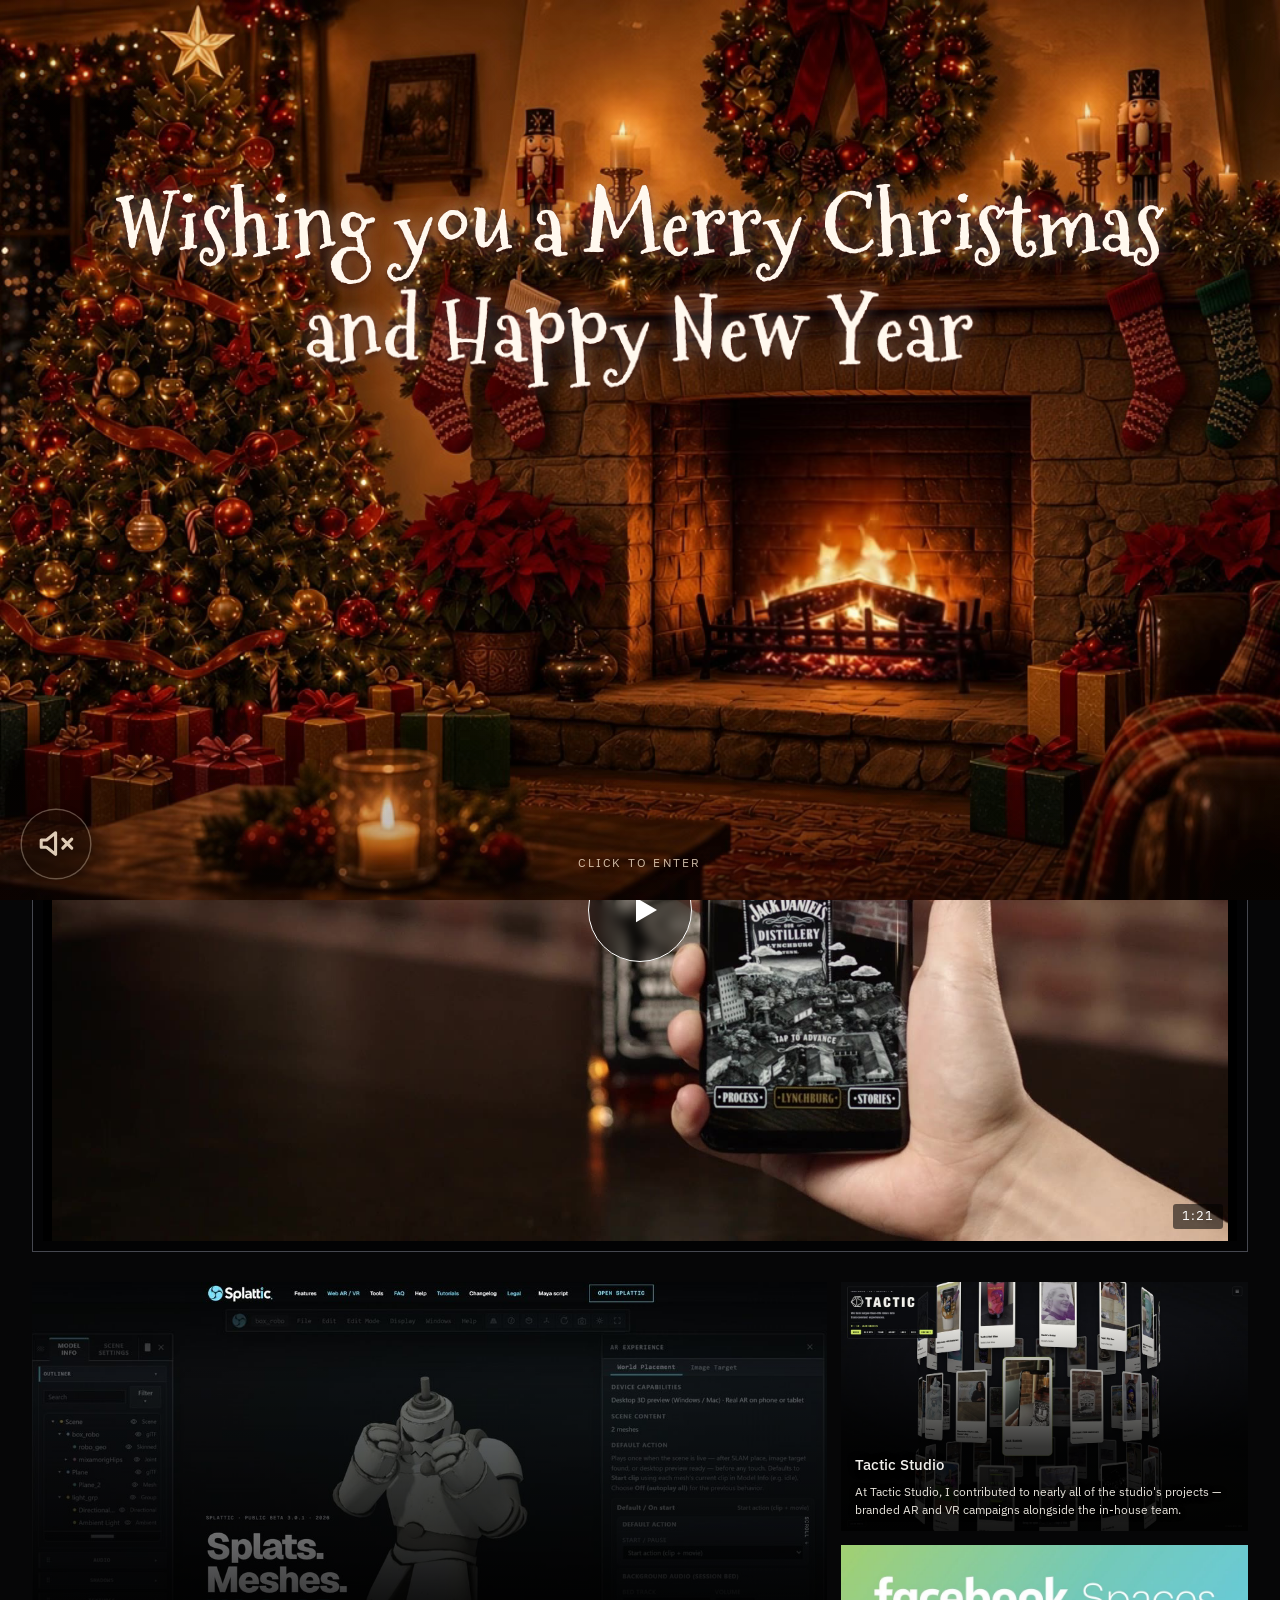
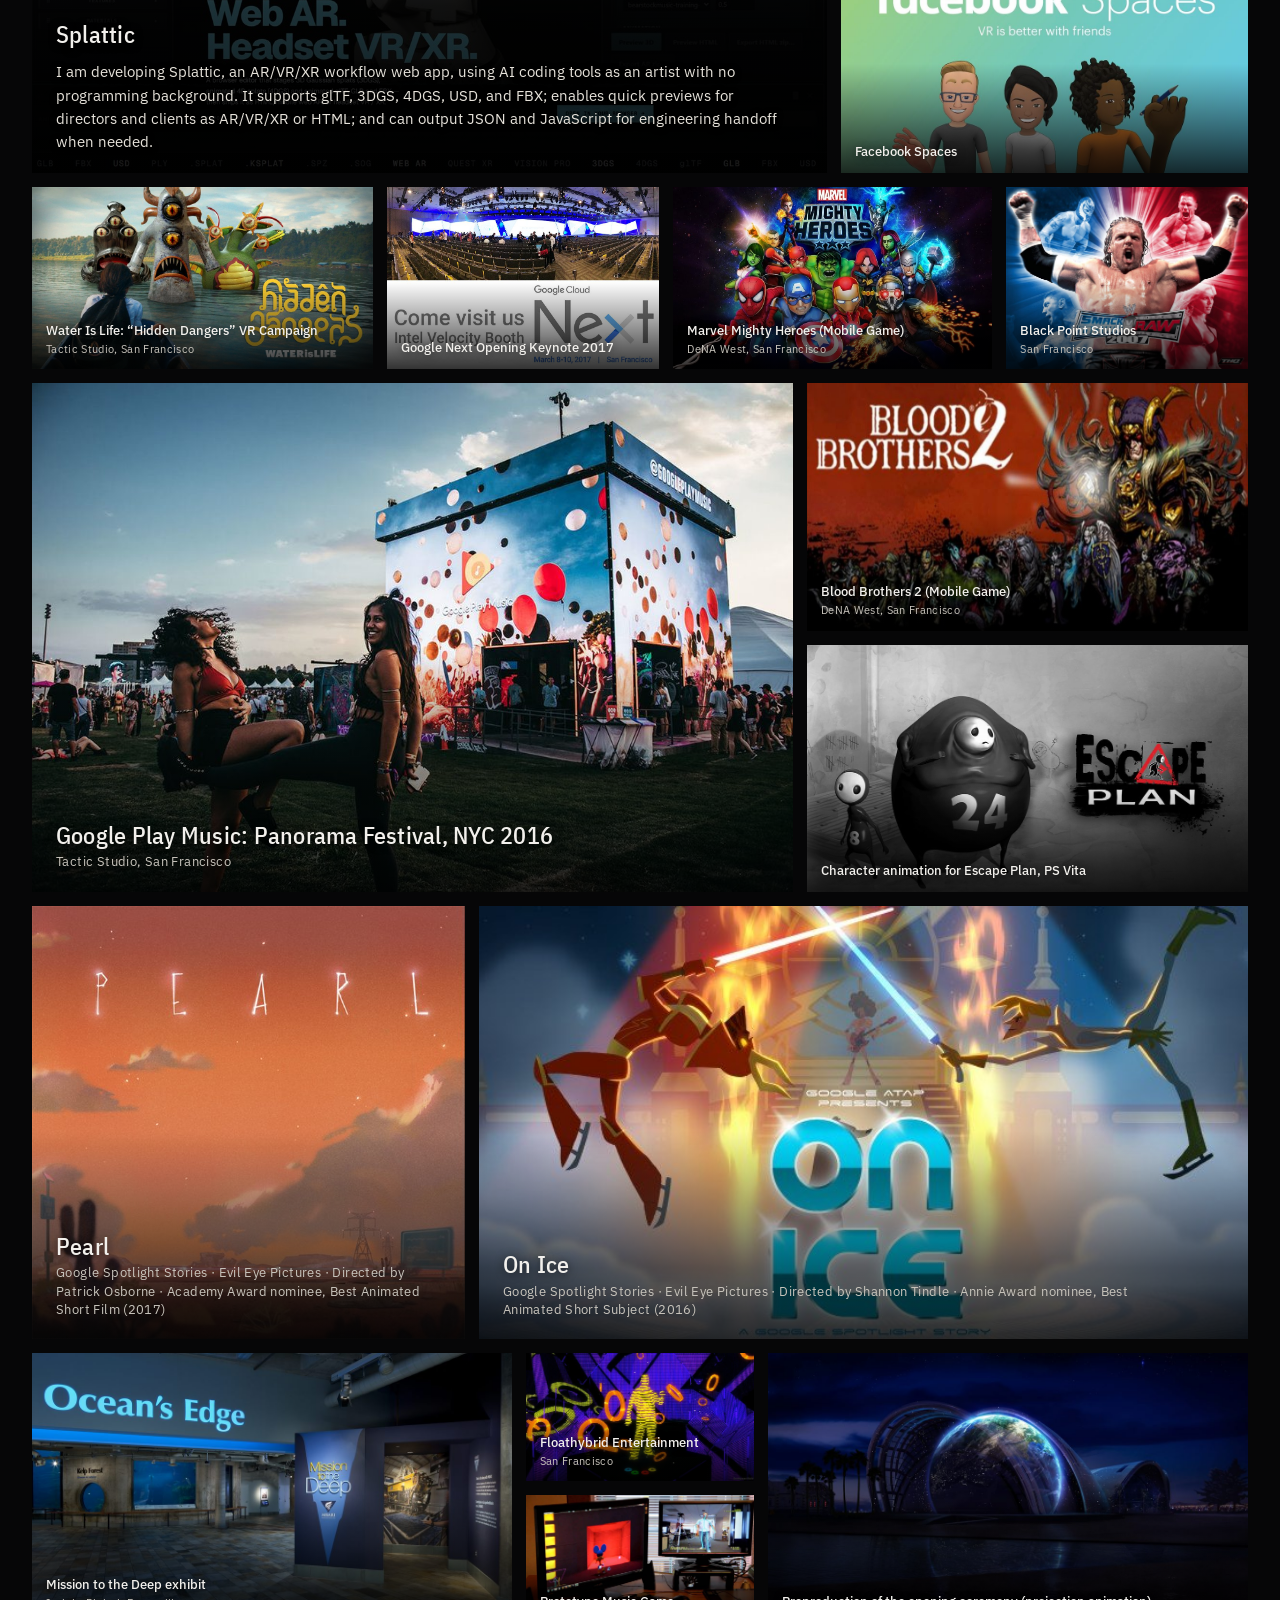
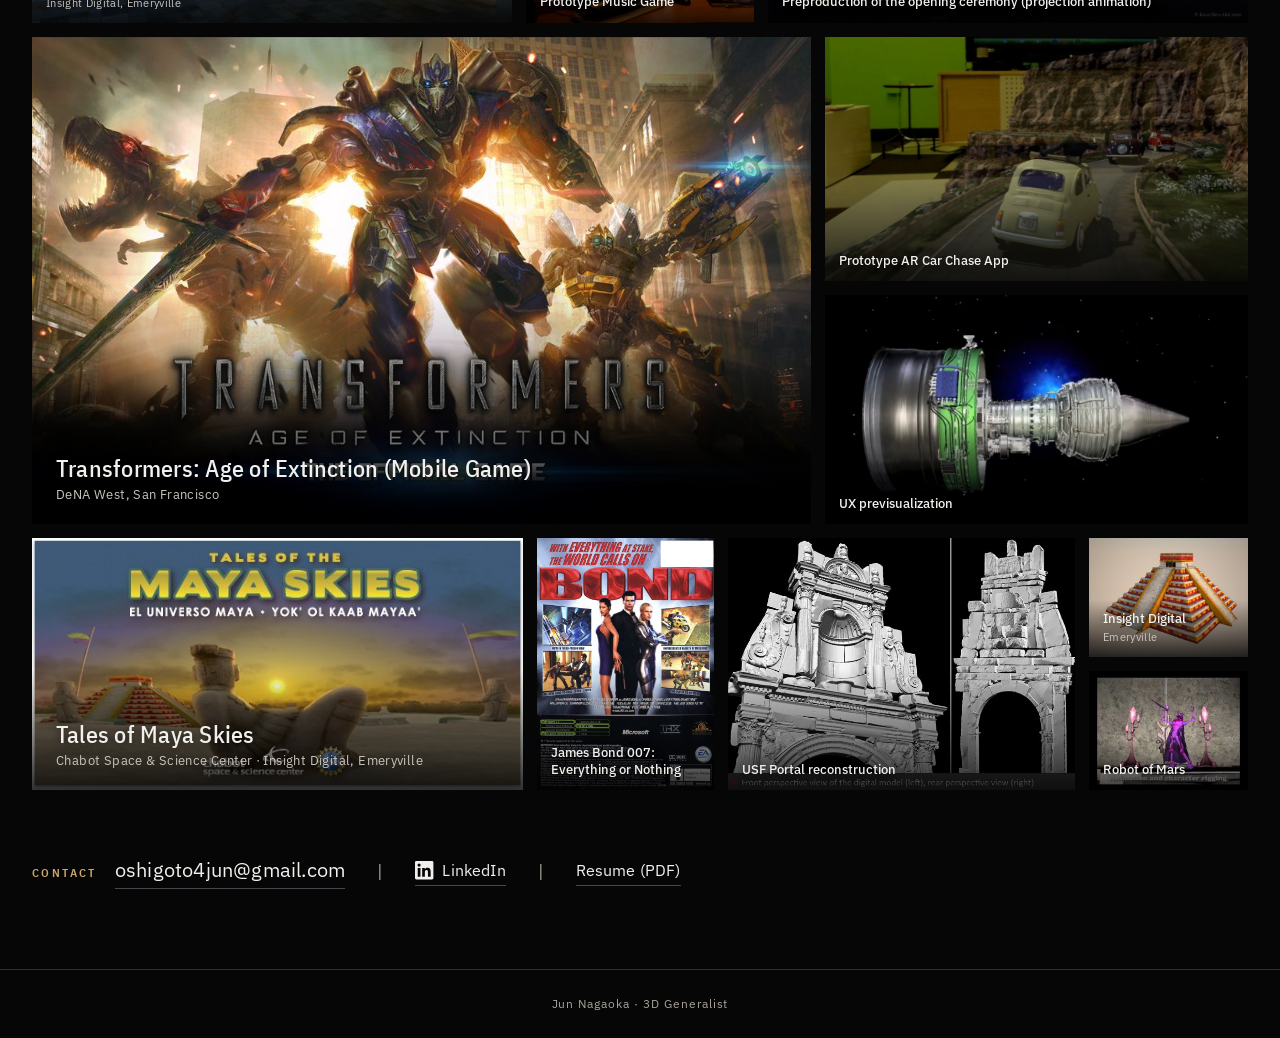
==== commit f9f127e9: "Main page: update hero reel to v3 (1:21)" ====
--- a/index.html
+++ b/index.html
@@ -2,8 +2,8 @@
 <body class="is-home"><div class="site-shell"><header class="site-header"><nav class="site-nav" aria-label="Primary"><a href="/" aria-current="page">Home</a><span class="sep" aria-hidden="true">|</span><a href="/resume/">resume</a><span class="sep" aria-hidden="true">|</span><a class="site-nav-contact" href="mailto:oshigoto4jun@gmail.com">Contact</a></nav></header><main><div class="home-top"><section class="home-hero" data-parallax-root><h1 class="home-type"><span class="line-jun home-stagger" style="--stagger: 0">JUN</span><span class="line-nagaoka home-stagger" style="--stagger: 1">NAGAOKA</span></h1><p class="home-role home-stagger" style="--stagger: 2">Lead / Senior 3D Artist · 3D Generalist · Technical Artist</p><p class="home-summary home-stagger" style="--stagger: 3">Lead 3D Artist and Technical Artist in AR/VR and real-time production — animation, rigging, modeling, lighting, pipelines, and engineering collaboration.</p></section></div>
 <section class="work-c" id="work" aria-labelledby="work-h"><h2 id="work-h" class="sr-only">Selected work</h2>
 <div class="stage" data-stage><figure class="reel-frame" data-reel>
- <div class="reel-video"><video preload="metadata" muted playsinline poster="/assets/reel/reel-poster-v2.jpg" aria-label="Animation &amp; Rigging reel"><source src="/assets/reel/animation-rigging-reel-v2.mp4" type="video/mp4"></video>
- <button type="button" class="play" data-reel-play aria-label="Play reel: Animation &amp; Rigging"><svg viewBox="0 0 24 24" aria-hidden="true"><path d="M8 5v14l12-7z"/></svg></button><span class="dur" data-reel-dur>1:17</span></div>
+ <div class="reel-video"><video preload="metadata" muted playsinline poster="/assets/reel/reel-poster-v3.jpg" aria-label="Animation &amp; Rigging reel"><source src="/assets/reel/animation-rigging-reel-v3.mp4" type="video/mp4"></video>
+ <button type="button" class="play" data-reel-play aria-label="Play reel: Animation &amp; Rigging"><svg viewBox="0 0 24 24" aria-hidden="true"><path d="M8 5v14l12-7z"/></svg></button><span class="dur" data-reel-dur>1:21</span></div>
  <figcaption class="reel-cap">Animation &amp; Rigging</figcaption></figure></div>
 <div class="sheet" data-sheet><div class="grid"><div class="row" style="aspect-ratio:2.4746"><div class="cell" style="flex:1.6194 1 0"><a class="tile studio feat has-desc" href="https://www.splattic.com/" target="_blank" rel="noopener noreferrer" aria-label="Splattic (opens in a new tab)"><img src="/assets/work/splattic.jpg" alt="Splattic" decoding="async"><video class="pv" muted loop playsinline preload="none" tabindex="-1" aria-hidden="true" data-src="/assets/previews/splattic.mp4"></video><span class="cap"><b>Splattic</b><span class="desc">I am developing Splattic, an AR/VR/XR workflow web app, using AI coding tools as an artist with no programming background. It supports glTF, 3DGS, 4DGS, USD, and FBX; enables quick previews for directors and clients as AR/VR/XR or HTML; and can output JSON and JavaScript for engineering handoff when needed.</span></span></a></div><div class="cell stack" style="flex:0.8300 1 0"><a class="tile studio has-desc" href="https://tactic.studio/" target="_blank" rel="noopener noreferrer" aria-label="Tactic Studio (opens in a new tab)" data-wide style="flex:0.6125 1 0"><img src="/assets/work/tactic-studio.jpg" alt="Tactic Studio" decoding="async"><video class="pv" muted loop playsinline preload="none" tabindex="-1" aria-hidden="true" data-src="/assets/previews/tactic-studio.mp4"></video><span class="cap"><b>Tactic Studio</b><span class="desc">At Tactic Studio, I contributed to nearly all of the studio&#x27;s projects — branded AR and VR campaigns alongside the in-house team.</span></span></a><button type="button" class="tile" data-project="fb" aria-label="Facebook Spaces: open project" data-wide style="flex:0.5620 1 0"><img src="/assets/work/facebook-spaces.jpg" alt="Facebook Spaces" decoding="async"><span class="cap"><b>Facebook Spaces</b></span></button></div></div><div class="row" style="aspect-ratio:6.6811"><div class="cell" style="flex:1.8832 1 0"><button type="button" class="tile" data-project="water" aria-label="Water Is Life: “Hidden Dangers” VR Campaign: open project"><img src="/assets/work/water-is-life-hidden-dangers-vr-campaign.jpg" alt="Water Is Life: “Hidden Dangers” VR Campaign" decoding="async"><video class="pv" muted loop playsinline preload="none" tabindex="-1" aria-hidden="true" data-src="/assets/previews/water-is-life.mp4"></video><span class="cap"><b>Water Is Life: “Hidden Dangers” VR Campaign</b><span class="meta">Tactic Studio, San Francisco</span></span></button></div><div class="cell" style="flex:1.5000 1 0"><button type="button" class="tile" data-project="gnext" aria-label="Google Next Opening Keynote 2017: open project"><img src="/assets/work/google-next-opening-keynote-2017.jpg" alt="Google Next Opening Keynote 2017" decoding="async"><span class="cap"><b>Google Next Opening Keynote 2017</b></span></button></div><div class="cell" style="flex:1.7606 1 0"><button type="button" class="tile" data-project="marvel" aria-label="Marvel Mighty Heroes (Mobile Game): open project"><img src="/assets/work/marvel-mighty-heroes-mobile-game.jpg" alt="Marvel Mighty Heroes (Mobile Game)" decoding="async"><span class="cap"><b>Marvel Mighty Heroes (Mobile Game)</b><span class="meta">DeNA West, San Francisco</span></span></button></div><div class="cell" style="flex:1.3333 1 0"><button type="button" class="tile" data-project="bp" aria-label="Black Point Studios: open project"><img src="/assets/work/black-point-studios-san-francisco.jpg" alt="Black Point Studios" decoding="async"><span class="cap"><b>Black Point Studios</b><span class="meta">San Francisco</span></span></button></div></div><div class="row" style="aspect-ratio:2.3924"><div class="cell" style="flex:1.4993 1 0"><button type="button" class="tile feat" data-project="gpm" aria-label="Google Play Music: Panorama Festival, NYC 2016: open project"><img src="/assets/work/google-play-music-panorama-festival-nyc-2016.jpg" alt="Google Play Music: Panorama Festival, NYC 2016" decoding="async"><span class="cap"><b>Google Play Music: Panorama Festival, NYC 2016</b><span class="meta">Tactic Studio, San Francisco</span></span></button></div><div class="cell stack" style="flex:0.8688 1 0"><button type="button" class="tile" data-project="blood" aria-label="Blood Brothers 2 (Mobile Game): open project" style="flex:0.5620 1 0"><img src="/assets/work/blood-brothers-2-mobile-game.jpg" alt="Blood Brothers 2 (Mobile Game)" decoding="async"><span class="cap"><b>Blood Brothers 2 (Mobile Game)</b><span class="meta">DeNA West, San Francisco</span></span></button><button type="button" class="tile" data-project="escape" aria-label="Character animation for Escape Plan, PS Vita: open project" style="flex:0.5610 1 0"><img src="/assets/work/character-animation-for-escape-plan-ps-vita.jpg" alt="Character animation for Escape Plan, PS Vita" decoding="async"><span class="cap"><b>Character animation for Escape Plan, PS Vita</b></span></button></div></div><div class="row" style="aspect-ratio:2.8057"><div class="cell" style="flex:1.0000 1 0"><button type="button" class="tile feat" data-project="pearl" aria-label="Pearl: open project"><img src="/assets/work/pearl.jpg" alt="Pearl" decoding="async"><video class="pv" muted loop playsinline preload="none" tabindex="-1" aria-hidden="true" data-src="/assets/previews/pearl.mp4"></video><span class="cap"><b>Pearl</b><span class="meta">Google Spotlight Stories · Evil Eye Pictures · Directed by Patrick Osborne · Academy Award nominee, Best Animated Short Film (2017)</span></span></button></div><div class="cell" style="flex:1.7772 1 0"><button type="button" class="tile feat" data-project="onice" aria-label="On Ice: open project"><img src="/assets/work/on-ice.jpg" alt="On Ice" decoding="async"><video class="pv" muted loop playsinline preload="none" tabindex="-1" aria-hidden="true" data-src="/assets/previews/on-ice.mp4"></video><span class="cap"><b>On Ice</b><span class="meta">Google Spotlight Stories · Evil Eye Pictures · Directed by Shannon Tindle · Annie Award nominee, Best Animated Short Subject (2016)</span></span></button></div></div><div class="row" style="aspect-ratio:4.4992"><div class="cell" style="flex:1.7794 1 0"><button type="button" class="tile" data-project="mission" aria-label="Mission to the Deep exhibit: open project"><img src="/assets/work/mission-to-the-deep-exhibit.jpg" alt="Mission to the Deep exhibit" decoding="async"><span class="cap"><b>Mission to the Deep exhibit</b><span class="meta">Insight Digital, Emeryville</span></span></button></div><div class="cell stack" style="flex:0.8490 1 0"><button type="button" class="tile" data-project="float" aria-label="Floathybrid Entertainment: open project" style="flex:0.5620 1 0"><img src="/assets/work/floathybrid-entertainment-sf.jpg" alt="Floathybrid Entertainment" decoding="async"><span class="cap"><b>Floathybrid Entertainment</b><span class="meta">San Francisco</span></span></button><button type="button" class="tile" data-project="music" aria-label="Prototype Music Game: open project" style="flex:0.5620 1 0"><img src="/assets/work/prototype-music-game.jpg" alt="Prototype Music Game" decoding="async"><span class="cap"><b>Prototype Music Game</b></span></button></div><div class="cell" style="flex:1.7794 1 0"><button type="button" class="tile" data-project="preprod" aria-label="Preproduction of the opening ceremony (projection animation): open project"><img src="/assets/work/preproduction-of-the-opening-ceremony-projection.jpg" alt="Preproduction of the opening ceremony (projection animation)" decoding="async"><span class="cap"><b>Preproduction of the opening ceremony (projection animation)</b></span></button></div></div><div class="row" style="aspect-ratio:2.4957"><div class="cell" style="flex:1.6000 1 0"><button type="button" class="tile feat" data-project="trans" aria-label="Transformers: Age of Extinction (Mobile Game): open project"><img src="/assets/work/transformer-age-of-extinction-mobile-game.jpg" alt="Transformers: Age of Extinction (Mobile Game)" decoding="async"><span class="cap"><b>Transformers: Age of Extinction (Mobile Game)</b><span class="meta">DeNA West, San Francisco</span></span></button></div><div class="cell stack" style="flex:0.8703 1 0"><button type="button" class="tile" data-project="ar" aria-label="Prototype AR Car Chase App: open project" style="flex:0.5780 1 0"><img src="/assets/work/prototype-ar-car-chase-app.jpg" alt="Prototype AR Car Chase App" decoding="async"><video class="pv" muted loop playsinline preload="none" tabindex="-1" aria-hidden="true" data-src="/assets/previews/prototype-ar-car-chase-app.mp4"></video><span class="cap"><b>Prototype AR Car Chase App</b></span></button><button type="button" class="tile" data-project="ux" aria-label="UX previsualization: open project" style="flex:0.5418 1 0"><img src="/assets/work/ux-previsualization.jpg" alt="UX previsualization" decoding="async"><video class="pv" muted loop playsinline preload="none" tabindex="-1" aria-hidden="true" data-src="/assets/previews/ux-previsualization.mp4"></video><span class="cap"><b>UX previsualization</b></span></button></div></div><div class="row" style="aspect-ratio:4.8256"><div class="cell" style="flex:1.9564 1 0"><button type="button" class="tile feat" data-project="maya" aria-label="Tales of Maya Skies: open project"><img src="/assets/work/maya-skies.jpg" alt="Tales of Maya Skies" decoding="async"><video class="pv" muted loop playsinline preload="none" tabindex="-1" aria-hidden="true" data-src="/assets/previews/maya-skies.mp4"></video><span class="cap"><b>Tales of Maya Skies</b><span class="meta">Chabot Space &amp; Science Center · Insight Digital, Emeryville</span></span></button></div><div class="cell" style="flex:0.7048 1 0"><button type="button" class="tile" data-project="mondo" aria-label="James Bond 007: Everything or Nothing: open project"><img src="/assets/work/mondo-media-studio.jpg" alt="James Bond 007: Everything or Nothing" decoding="async"><span class="cap"><b>James Bond 007: Everything or Nothing</b></span></button></div><div class="cell" style="flex:1.3832 1 0"><button type="button" class="tile" data-project="usf" aria-label="USF Portal reconstruction: open project"><img src="/assets/work/usf-portal-reconstruction.jpg" alt="USF Portal reconstruction" decoding="async"><span class="cap"><b>USF Portal reconstruction</b></span></button></div><div class="cell stack" style="flex:0.6339 1 0"><button type="button" class="tile" data-project="insight" aria-label="Insight Digital: open project" style="flex:0.7500 1 0"><img src="/assets/work/insight-digital-emeryville.jpg" alt="Insight Digital" decoding="async"><span class="cap"><b>Insight Digital</b><span class="meta">Emeryville</span></span></button><button type="button" class="tile" data-project="robot" aria-label="Robot of Mars: open project" style="flex:0.7500 1 0"><img src="/assets/work/robot-of-mars.jpg" alt="Robot of Mars" decoding="async"><span class="cap"><b>Robot of Mars</b></span></button></div></div></div>
 <section class="contact" id="contact" aria-labelledby="contact-h"><h2 id="contact-h">Contact</h2><ul>
